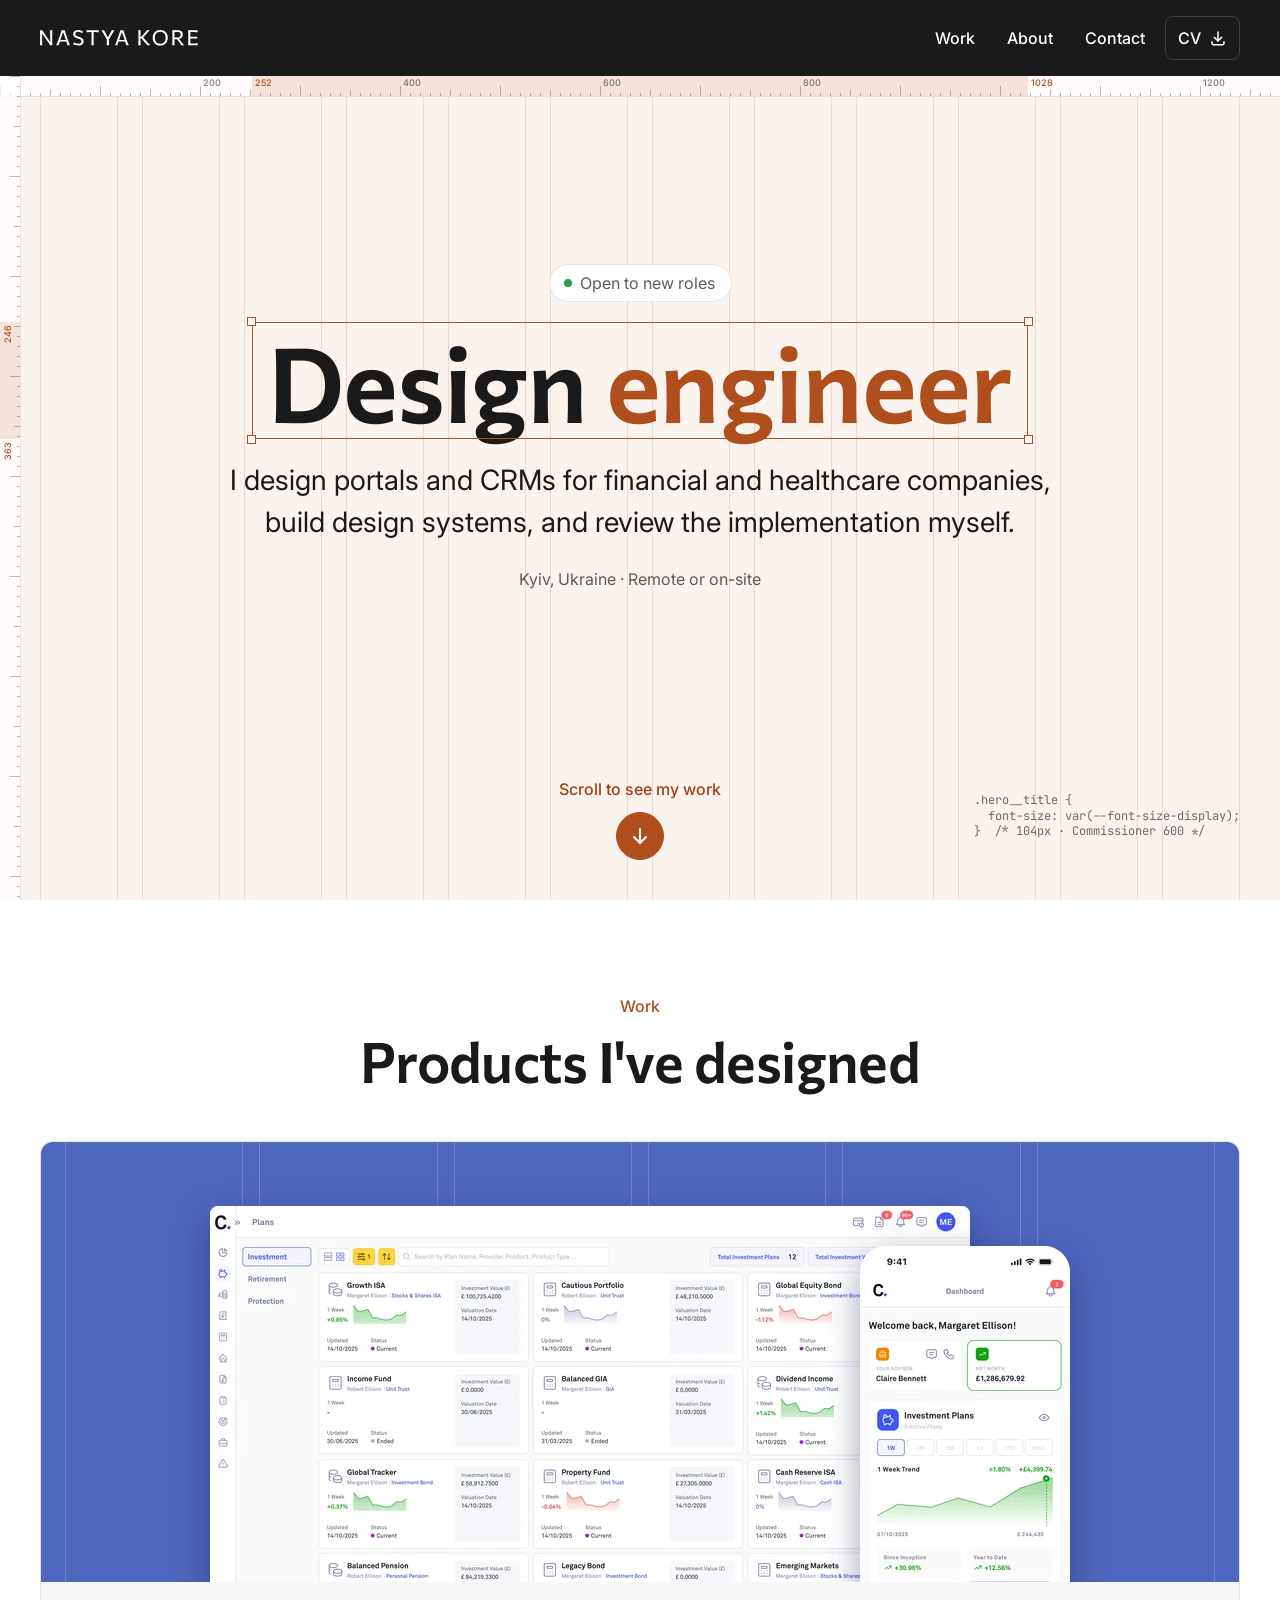
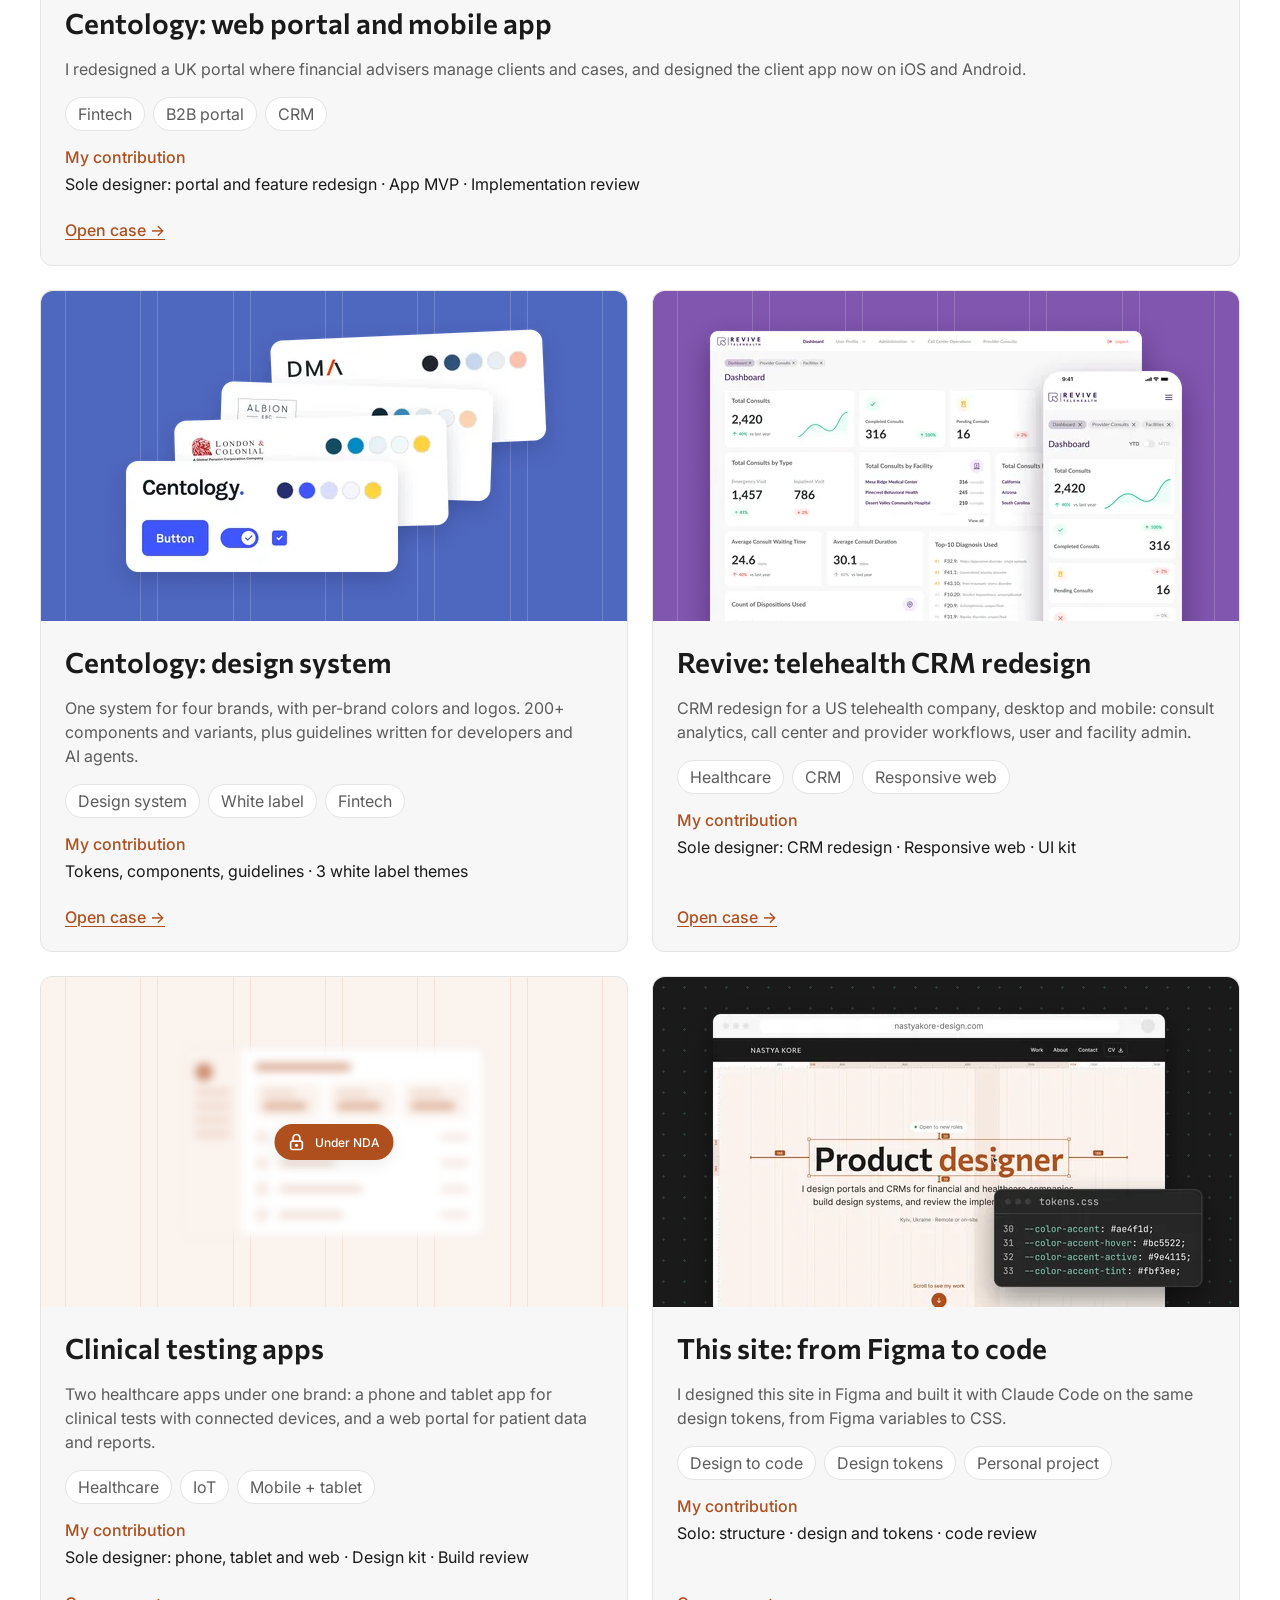
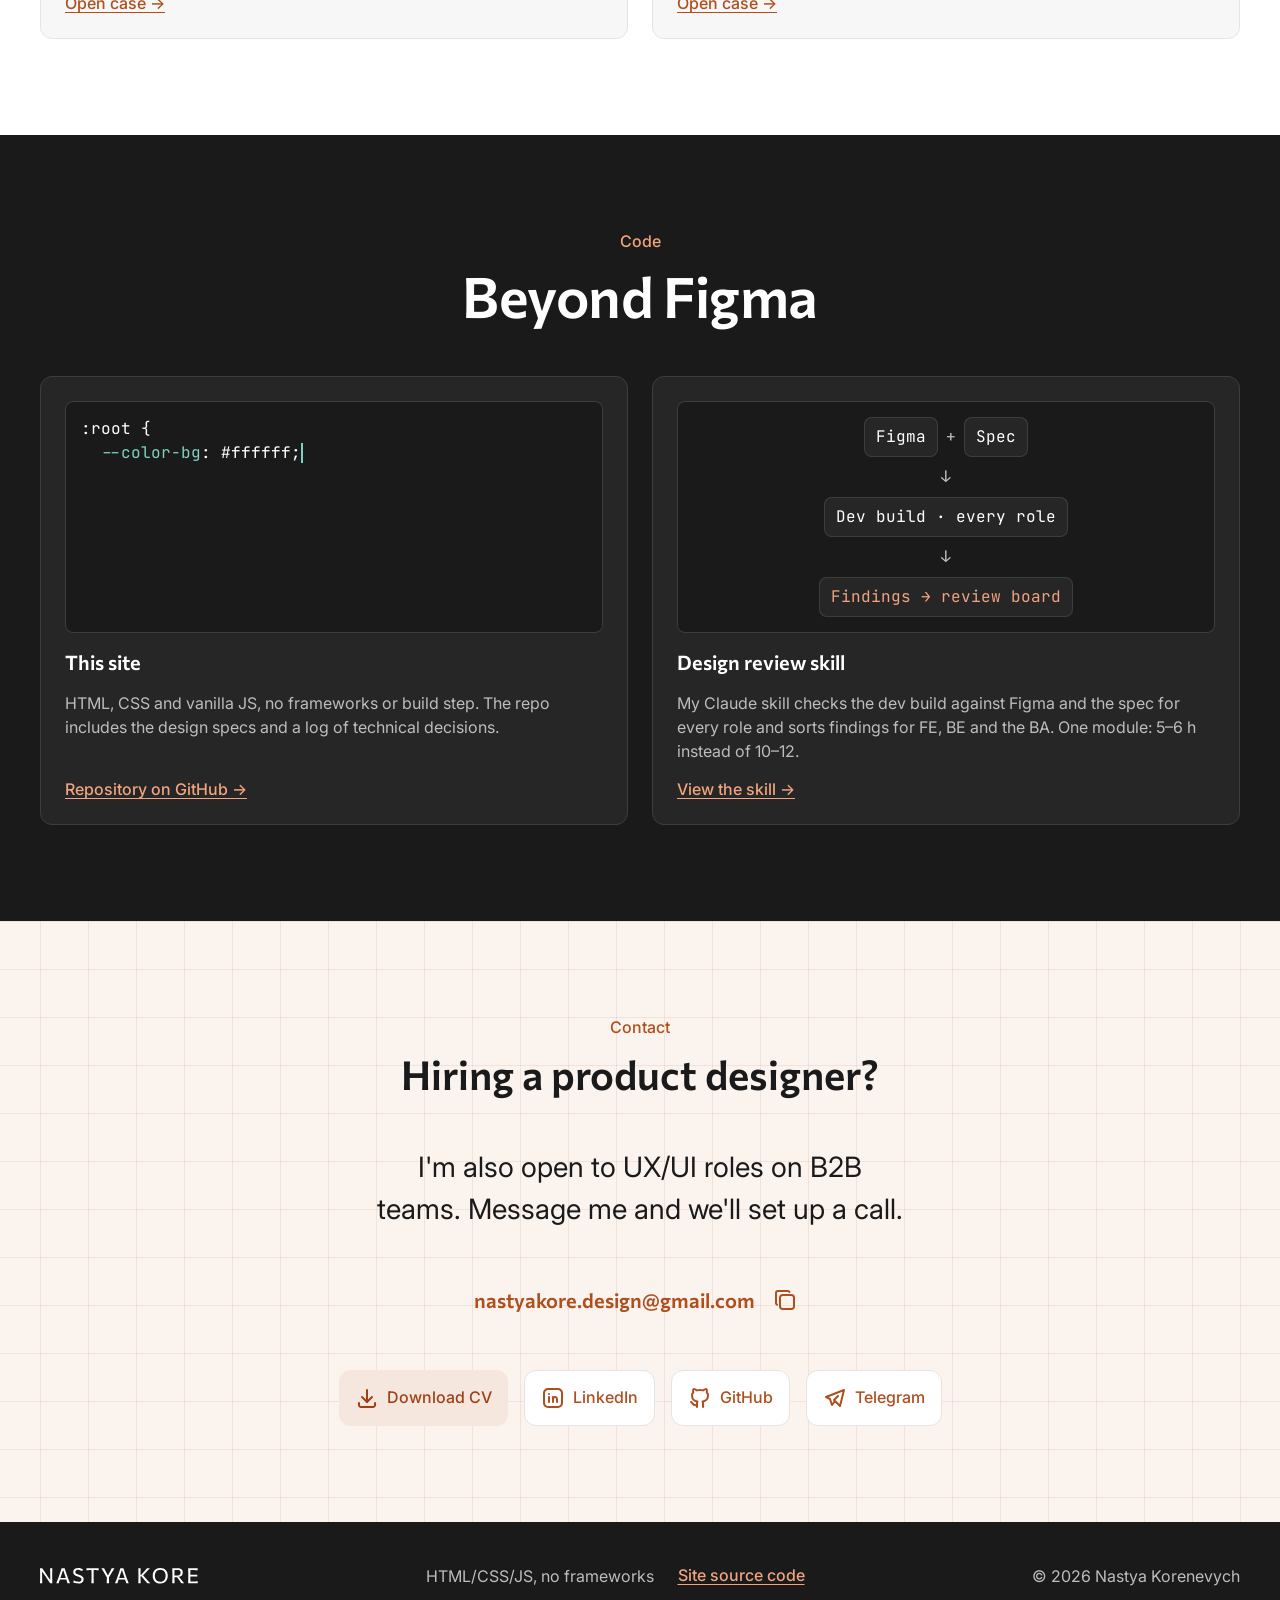
==== en/index.html @ 8788996b "Beta 0.6: portfolio site Co-Authored-By: Claude Opus 5.5 <noreply@anthropic.com>" ====
<!doctype html>
<html lang="en">
<head>
  <meta charset="utf-8">
  <meta name="viewport" content="width=device-width, initial-scale=1">
  <title>Nastya Korenevych — Product Designer (UX/UI)</title>
  <meta name="description" content="Product designer (UX/UI) in Kyiv. I design B2B CRMs and portals for fintech and healthcare, build design systems, and review what developers ship.">
  <meta property="og:description" content="Product designer (UX/UI) in Kyiv. I design B2B CRMs and portals for fintech and healthcare, build design systems, and review what developers ship.">
  <meta property="og:type" content="website">
  <meta property="og:title" content="Nastya Korenevych — Product Designer (UX/UI)">
  <meta property="og:site_name" content="Nastya Korenevych">
  <meta property="og:locale" content="en_US">
  <link rel="canonical" href="https://nastya-korenevych.vercel.app/en/">
  <meta property="og:url" content="https://nastya-korenevych.vercel.app/en/">
  <meta property="og:image" content="https://nastya-korenevych.vercel.app/assets/img/og/og-home.png">
  <meta property="og:image:width" content="1200">
  <meta property="og:image:height" content="630">
  <meta property="og:image:alt" content="“Product designer” in a selection frame with spacing measurements, as in the portfolio hero">
  <meta name="twitter:card" content="summary_large_image">

  <link rel="icon" href="../favicon.svg" type="image/svg+xml">
  <link rel="icon" href="../favicon-32.png" type="image/png" sizes="32x32">
  <link rel="apple-touch-icon" href="../apple-touch-icon.png">
  <link rel="preload" href="../assets/fonts/commissioner-variable.woff2" as="font" type="font/woff2" crossorigin>
  <link rel="preconnect" href="https://fonts.googleapis.com">
  <link rel="preconnect" href="https://fonts.gstatic.com" crossorigin>
  <link rel="stylesheet" href="https://fonts.googleapis.com/css2?family=Inter:wght@400;500&family=JetBrains+Mono&display=swap">

  <link rel="stylesheet" href="../assets/css/tokens.css">
  <link rel="stylesheet" href="../assets/css/base.css">
  <link rel="stylesheet" href="../assets/css/components/wordmark.css">
  <link rel="stylesheet" href="../assets/css/components/header.css">
  <link rel="stylesheet" href="../assets/css/components/selection.css">
  <link rel="stylesheet" href="../assets/css/components/column-grid.css">
  <link rel="stylesheet" href="../assets/css/components/rulers.css">
  <link rel="stylesheet" href="../assets/css/components/measure.css">
  <link rel="stylesheet" href="../assets/css/components/cursor-tag.css">
  <link rel="stylesheet" href="../assets/css/components/hero.css">
  <link rel="stylesheet" href="../assets/css/components/work.css">
  <link rel="stylesheet" href="../assets/css/components/carousel-dots.css">
  <link rel="stylesheet" href="../assets/css/components/case-card.css">
  <link rel="stylesheet" href="../assets/css/components/media.css">
  <link rel="stylesheet" href="../assets/css/components/media-nda.css">
  <link rel="stylesheet" href="../assets/css/components/tag.css">
  <link rel="stylesheet" href="../assets/css/components/text-link.css">
  <link rel="stylesheet" href="../assets/css/components/code.css">
  <link rel="stylesheet" href="../assets/css/components/code-card.css">
  <link rel="stylesheet" href="../assets/css/components/section-head.css">
  <link rel="stylesheet" href="../assets/css/components/contact-section.css">
  <link rel="stylesheet" href="../assets/css/components/cell-grid.css">
  <link rel="stylesheet" href="../assets/css/components/contact-button.css">
  <link rel="stylesheet" href="../assets/css/components/cv-button.css">
  <link rel="stylesheet" href="../assets/css/components/email-copy.css">
  <link rel="stylesheet" href="../assets/css/components/site-footer.css">

  <script src="../assets/js/menu.js" defer></script>
  <script src="../assets/js/copy-email.js" defer></script>
  <script src="../assets/js/cell-grid.js" defer></script>
  <script src="../assets/js/scroll-cue.js" defer></script>
  <script src="../assets/js/motion-replay.js" defer></script>
  <script src="../assets/js/rulers.js" defer></script>
  <script src="../assets/js/hero-role.js" defer></script>
  <script src="../assets/js/hero-snippet.js" defer></script>
  <script src="../assets/js/hero-cursor.js" defer></script>
  <script src="../assets/js/cursor-tag.js" defer></script>
  <script src="../assets/js/carousel-dots.js" defer></script>
  <script src="../assets/js/code-typing.js" defer></script>
  <script src="../assets/js/hero-measure.js" defer></script>
</head>
<body>
  <a class="skip-link" href="#main">Skip to content</a>

  <svg class="visually-hidden" aria-hidden="true">
    <symbol id="wordmark" viewBox="0 0 158 16">
      <path fill="currentColor" d="M-5.46128e-06 15.2563C0.0279945 14.4303 0.0524945 13.6323 0.0734945 12.8623C0.0944945 12.0923 0.118994 11.2453 0.146995 10.3213V5.29185C0.118994 4.33985 0.0944945 3.47535 0.0734945 2.69835C0.0524945 1.92135 0.0279945 1.11635 -5.46128e-06 0.283346H2.23649C3.06249 1.51535 3.86049 2.70535 4.63049 3.85335C5.40049 4.99435 6.15649 6.11785 6.89849 7.22385L10.059 11.6863H10.227V5.29185C10.199 4.33985 10.1745 3.47535 10.1535 2.69835C10.1325 1.92135 10.108 1.11635 10.08 0.283346H12.3585C12.3375 1.11635 12.313 1.92135 12.285 2.69835C12.257 3.47535 12.2255 4.33985 12.1905 5.29185V10.3213C12.2255 11.2383 12.257 12.0818 12.285 12.8518C12.313 13.6218 12.3375 14.4233 12.3585 15.2563H10.185C9.48499 14.2203 8.74999 13.1388 7.97999 12.0118C7.20999 10.8778 6.36649 9.63885 5.44949 8.29485L2.26799 3.80085H2.11049V10.3213C2.14549 11.2383 2.17349 12.0818 2.19449 12.8518C2.22249 13.6218 2.25049 14.4233 2.27849 15.2563H-5.46128e-06ZM16.2396 15.2563C16.5616 14.4373 16.8976 13.5868 17.2476 12.7048C17.6046 11.8228 17.9371 10.9828 18.2451 10.1848L20.0826 5.03985C20.3836 4.12285 20.6496 3.29335 20.8806 2.55135C21.1186 1.80935 21.3601 1.05335 21.6051 0.283346H24.7026C24.9406 1.03935 25.1751 1.79535 25.4061 2.55135C25.6441 3.30735 25.9066 4.14035 26.1936 5.05035L28.0206 10.2058C28.3426 11.0388 28.6716 11.8893 29.0076 12.7573C29.3506 13.6253 29.6761 14.4583 29.9841 15.2563H27.4641C27.2121 14.3953 26.9461 13.5063 26.6661 12.5893C26.3931 11.6723 26.1306 10.8043 25.8786 9.98535L23.2221 2.13135H23.0331L20.3661 9.91185C20.1001 10.7798 19.8271 11.6688 19.5471 12.5788C19.2671 13.4888 18.9906 14.3813 18.7176 15.2563H16.2396ZM19.2951 11.5603L19.4841 9.95385H26.9706L27.1176 11.5603H19.2951ZM38.3701 15.4873C38.0131 15.4873 37.5616 15.4418 37.0156 15.3508C36.4696 15.2598 35.8816 15.1443 35.2516 15.0043C34.6216 14.8643 34.0056 14.7173 33.4036 14.5633L33.5926 12.5683C34.2646 12.7853 34.9086 12.9813 35.5246 13.1563C36.1476 13.3313 36.7006 13.4713 37.1836 13.5763C37.6736 13.6743 38.0621 13.7233 38.3491 13.7233C38.9231 13.7093 39.4411 13.6218 39.9031 13.4608C40.3721 13.2928 40.7431 13.0338 41.0161 12.6838C41.2961 12.3338 41.4361 11.8683 41.4361 11.2873C41.4361 10.7763 41.2891 10.3528 40.9951 10.0168C40.7011 9.67385 40.2706 9.37985 39.7036 9.13485C39.1436 8.88285 38.4681 8.63435 37.6771 8.38935C36.7321 8.10235 35.9236 7.78385 35.2516 7.43385C34.5866 7.07685 34.0756 6.63935 33.7186 6.12135C33.3686 5.59635 33.1936 4.93135 33.1936 4.12635C33.1936 3.33535 33.3791 2.63185 33.7501 2.01585C34.1211 1.39285 34.6741 0.902847 35.4091 0.545847C36.1441 0.181847 37.0541 -0.000153065 38.1391 -0.000153065C38.3771 -0.000153065 38.6851 0.0348469 39.0631 0.104847C39.4481 0.174847 39.8576 0.262347 40.2916 0.367347C40.7326 0.472346 41.1631 0.580847 41.5831 0.692847C42.0031 0.804847 42.3706 0.902847 42.6856 0.986847L42.5071 2.97135C41.9121 2.76135 41.3206 2.56535 40.7326 2.38335C40.1516 2.20135 39.6406 2.05785 39.1996 1.95285C38.7656 1.84085 38.4716 1.78485 38.3176 1.78485C37.7926 1.79885 37.3061 1.88635 36.8581 2.04735C36.4101 2.20135 36.0496 2.44285 35.7766 2.77185C35.5106 3.10085 35.3776 3.52435 35.3776 4.04235C35.3776 4.49735 35.4966 4.87885 35.7346 5.18685C35.9796 5.49485 36.3576 5.77135 36.8686 6.01635C37.3796 6.25435 38.0446 6.49935 38.8636 6.75135C40.0606 7.13635 41.0056 7.52485 41.6986 7.91685C42.3916 8.30185 42.8816 8.75335 43.1686 9.27135C43.4626 9.78235 43.6096 10.4158 43.6096 11.1718C43.6096 11.9978 43.4241 12.7363 43.0531 13.3873C42.6891 14.0313 42.1186 14.5423 41.3416 14.9203C40.5716 15.2983 39.5811 15.4873 38.3701 15.4873ZM51.3942 15.2563C51.4222 14.4303 51.4467 13.6323 51.4677 12.8623C51.4957 12.0923 51.5237 11.2453 51.5517 10.3213V5.59635C51.5237 4.65135 51.4957 3.79035 51.4677 3.01335C51.4397 2.22935 51.4117 1.42085 51.3837 0.587847L52.3602 2.12085H50.5647C49.7177 2.16285 48.9687 2.20135 48.3177 2.23635C47.6737 2.27135 47.0612 2.30635 46.4802 2.34135V0.283346H58.6707V2.34135C58.0897 2.30635 57.4737 2.27135 56.8227 2.23635C56.1787 2.20135 55.4332 2.16285 54.5862 2.12085H52.7907L53.7777 0.587847C53.7567 1.42085 53.7322 2.22935 53.7042 3.01335C53.6762 3.79035 53.6447 4.65135 53.6097 5.59635V10.3213C53.6447 11.2383 53.6762 12.0818 53.7042 12.8518C53.7322 13.6218 53.7567 14.4233 53.7777 15.2563H51.3942ZM66.9153 9.47085L63.6708 3.89535C63.3208 3.34235 62.9638 2.78235 62.5998 2.21535C62.2358 1.64835 61.8263 1.00435 61.3713 0.283346H64.1223C64.4583 0.941347 64.7488 1.51185 64.9938 1.99485C65.2458 2.47785 65.4803 2.93285 65.6973 3.35985C65.9143 3.77985 66.1523 4.24185 66.4113 4.74585L67.8078 7.25535H68.0073L69.3723 4.82985C69.6453 4.30485 69.8938 3.82185 70.1178 3.38085C70.3488 2.93985 70.5868 2.47785 70.8318 1.99485C71.0838 1.50485 71.3778 0.934347 71.7138 0.283346H74.4123C74.0133 0.913347 73.6248 1.52935 73.2468 2.13135C72.8688 2.72635 72.4978 3.31085 72.1338 3.88485L68.8893 9.47085H66.9153ZM66.7158 15.2563C66.7438 14.4303 66.7683 13.6323 66.7893 12.8623C66.8173 12.0923 66.8453 11.2453 66.8733 10.3213V7.73835H68.9418V10.3213C68.9768 11.2383 69.0083 12.0818 69.0363 12.8518C69.0643 13.6218 69.0888 14.4233 69.1098 15.2563H66.7158ZM74.9879 15.2563C75.3099 14.4373 75.6459 13.5868 75.9959 12.7048C76.3529 11.8228 76.6854 10.9828 76.9934 10.1848L78.8309 5.03985C79.1319 4.12285 79.3979 3.29335 79.6289 2.55135C79.8669 1.80935 80.1084 1.05335 80.3534 0.283346H83.4509C83.6889 1.03935 83.9234 1.79535 84.1544 2.55135C84.3924 3.30735 84.6549 4.14035 84.9419 5.05035L86.7689 10.2058C87.0909 11.0388 87.4199 11.8893 87.7559 12.7573C88.0989 13.6253 88.4244 14.4583 88.7324 15.2563H86.2124C85.9604 14.3953 85.6944 13.5063 85.4144 12.5893C85.1414 11.6723 84.8789 10.8043 84.6269 9.98535L81.9704 2.13135H81.7814L79.1144 9.91185C78.8484 10.7798 78.5754 11.6688 78.2954 12.5788C78.0154 13.4888 77.7389 14.3813 77.4659 15.2563H74.9879ZM78.0434 11.5603L78.2324 9.95385H85.7189L85.8659 11.5603H78.0434ZM107.364 15.2563C106.748 14.5353 106.171 13.8633 105.632 13.2403C105.093 12.6103 104.571 11.9978 104.067 11.4028L101.316 8.34735H100.298V6.66735H101.306L103.689 4.11585C104.228 3.50685 104.757 2.90835 105.275 2.32035C105.793 1.73235 106.395 1.05335 107.081 0.283346H109.916C109.132 1.08135 108.369 1.85835 107.627 2.61435C106.885 3.37035 106.143 4.12985 105.401 4.89285L102.671 7.76985L102.639 6.86685L105.674 10.2793C106.164 10.7973 106.685 11.3573 107.238 11.9593C107.798 12.5613 108.344 13.1493 108.876 13.7233C109.415 14.2973 109.891 14.8083 110.304 15.2563H107.364ZM98.303 15.2563C98.331 14.4303 98.3555 13.6323 98.3765 12.8623C98.3975 12.0923 98.422 11.2453 98.45 10.3213V5.29185C98.422 4.33985 98.3975 3.47535 98.3765 2.69835C98.3555 1.92135 98.331 1.11635 98.303 0.283346H100.686C100.658 1.11635 100.63 1.92135 100.602 2.69835C100.581 3.47535 100.553 4.33985 100.518 5.29185V10.3213C100.553 11.2383 100.581 12.0818 100.602 12.8518C100.63 13.6218 100.658 14.4233 100.686 15.2563H98.303ZM120.314 15.4873C119.033 15.4873 117.913 15.2843 116.954 14.8783C116.002 14.4653 115.207 13.9018 114.57 13.1878C113.94 12.4668 113.468 11.6408 113.153 10.7098C112.845 9.77885 112.691 8.79535 112.691 7.75935C112.691 6.31035 112.981 5.00135 113.562 3.83235C114.15 2.65635 115.008 1.72535 116.135 1.03935C117.262 0.353347 118.63 0.0103474 120.24 0.0103474C121.472 0.0103474 122.557 0.209847 123.495 0.608847C124.433 1.00085 125.221 1.55385 125.858 2.26785C126.495 2.97485 126.974 3.79735 127.296 4.73535C127.618 5.67335 127.779 6.67785 127.779 7.74885C127.779 9.22585 127.485 10.5488 126.897 11.7178C126.309 12.8868 125.455 13.8073 124.335 14.4793C123.222 15.1513 121.882 15.4873 120.314 15.4873ZM120.261 13.7233C121.192 13.6953 121.997 13.5168 122.676 13.1878C123.355 12.8588 123.912 12.4213 124.346 11.8753C124.787 11.3223 125.109 10.6923 125.312 9.98535C125.522 9.27835 125.627 8.53285 125.627 7.74885C125.627 6.90185 125.515 6.12135 125.291 5.40735C125.067 4.69335 124.727 4.07035 124.272 3.53835C123.824 3.00635 123.264 2.58635 122.592 2.27835C121.927 1.97035 121.15 1.80235 120.261 1.77435C119.344 1.80235 118.546 1.97735 117.867 2.29935C117.188 2.62135 116.625 3.05535 116.177 3.60135C115.729 4.14735 115.393 4.77735 115.169 5.49135C114.952 6.19835 114.843 6.95085 114.843 7.74885C114.843 8.54685 114.948 9.30285 115.158 10.0168C115.375 10.7238 115.704 11.3503 116.145 11.8963C116.586 12.4423 117.146 12.8763 117.825 13.1983C118.511 13.5203 119.323 13.6953 120.261 13.7233ZM132.25 15.2563C132.278 14.4303 132.303 13.6323 132.324 12.8623C132.352 12.0853 132.38 11.2348 132.408 10.3108V5.28135C132.38 4.32935 132.352 3.46835 132.324 2.69835C132.303 1.92135 132.278 1.11635 132.25 0.283346C132.705 0.276347 133.209 0.269347 133.762 0.262347C134.322 0.255347 134.921 0.248347 135.558 0.241347C136.195 0.234347 136.863 0.227347 137.563 0.220347C138.711 0.220347 139.667 0.360347 140.43 0.640347C141.2 0.920347 141.777 1.36485 142.162 1.97385C142.547 2.58285 142.74 3.38085 142.74 4.36785C142.74 5.18685 142.579 5.93935 142.257 6.62535C141.935 7.30435 141.403 7.85035 140.661 8.26335C139.926 8.66935 138.932 8.87585 137.679 8.88285L138.351 7.99035L140.671 10.9513C141.049 11.3993 141.448 11.8823 141.868 12.4003C142.288 12.9113 142.701 13.4153 143.107 13.9123C143.513 14.4023 143.881 14.8503 144.21 15.2563H141.448C141.007 14.6333 140.58 14.0313 140.167 13.4503C139.754 12.8693 139.345 12.2953 138.939 11.7283L136.261 8.23185L137.521 9.27135H134.077V7.57035H136.881C137.728 7.57035 138.424 7.47585 138.97 7.28685C139.523 7.09085 139.936 6.77235 140.209 6.33135C140.482 5.89035 140.619 5.30935 140.619 4.58835C140.619 3.97935 140.521 3.50335 140.325 3.16035C140.129 2.81035 139.873 2.55135 139.558 2.38335C139.25 2.21535 138.911 2.11035 138.54 2.06835C138.176 2.01935 137.822 1.99485 137.479 1.99485H133.027L134.613 0.587847C134.592 1.42085 134.567 2.22935 134.539 3.01335C134.511 3.79035 134.483 4.64785 134.455 5.58585V10.3108C134.483 11.2348 134.511 12.0818 134.539 12.8518C134.567 13.6218 134.592 14.4233 134.613 15.2563H132.25ZM148.142 15.2563C148.17 14.4303 148.195 13.6323 148.216 12.8623C148.244 12.0853 148.272 11.2348 148.3 10.3108V5.28135C148.272 4.32935 148.244 3.46835 148.216 2.69835C148.195 1.92835 148.17 1.12335 148.142 0.283346H157.676V2.23635C156.983 2.20135 156.238 2.16985 155.44 2.14185C154.649 2.11385 153.714 2.08235 152.636 2.04735H149.192L150.505 0.587847C150.484 1.42085 150.456 2.22935 150.421 3.01335C150.393 3.79035 150.365 4.64785 150.337 5.58585V10.0063C150.365 10.9233 150.393 11.7668 150.421 12.5368C150.449 13.2998 150.477 14.1048 150.505 14.9518L149.297 13.4923H152.804C153.714 13.4573 154.572 13.4258 155.377 13.3978C156.189 13.3698 156.966 13.3383 157.708 13.3033V15.2563H148.142ZM149.875 8.52585V6.81435H152.762C153.728 6.78635 154.558 6.76535 155.251 6.75135C155.951 6.73035 156.626 6.71285 157.277 6.69885V8.60985C156.591 8.59585 155.902 8.58185 155.209 8.56785C154.516 8.55385 153.697 8.53985 152.752 8.52585H149.875Z"/>
    </symbol>
  </svg>

  <header class="site-header">
    <div class="site-header__bar container">
      <a class="wordmark" href="./" aria-label="Nastya Korenevych — home">
        <svg width="158" height="16" aria-hidden="true"><use href="#wordmark"/></svg>
      <span class="selection selection--focus-only" aria-hidden="true"><i></i><i></i><i></i><i></i></span></a>

      <div class="site-header__actions">
        <nav class="site-header__nav" aria-label="Main">
          <a class="site-header__link" href="#work">Work<span class="selection selection--interactive" aria-hidden="true"><i></i><i></i><i></i><i></i></span></a>
          <a class="site-header__link" href="about/">About<span class="selection selection--interactive" aria-hidden="true"><i></i><i></i><i></i><i></i></span></a>
          <a class="site-header__link" href="#contact">Contact<span class="selection selection--interactive" aria-hidden="true"><i></i><i></i><i></i><i></i></span></a>
          <a class="nav-cv-button" href="../cv-nastya-korenevych.pdf" download aria-label="CV (PDF)">
            CV
            <svg width="18" height="18" viewBox="0 0 18 18" fill="none" stroke="currentColor" stroke-width="1.5" stroke-linecap="round" stroke-linejoin="round" aria-hidden="true">
              <path d="M3 12.75V14.25C3 14.6478 3.15804 15.0294 3.43934 15.3107C3.72064 15.592 4.10218 15.75 4.5 15.75H13.5C13.8978 15.75 14.2794 15.592 14.5607 15.3107C14.842 15.0294 15 14.6478 15 14.25V12.75"/>
              <path d="M5.25 8.25L9 12L12.75 8.25"/>
              <path d="M9 3V12"/>
            </svg>
          <span class="selection selection--interactive" aria-hidden="true"><i></i><i></i><i></i><i></i></span></a>
        </nav>
        <button class="menu-button site-header__burger" type="button" popovertarget="site-menu" aria-expanded="false" aria-label="Menu">
          <svg width="22" height="22" viewBox="0 0 22 22" fill="none" stroke="currentColor" stroke-width="1.83333" stroke-linecap="round" stroke-linejoin="round" aria-hidden="true">
            <path d="M3.66667 7.33333H18.3333"/>
            <path d="M3.66667 14.6667H18.3333"/>
          </svg>
        <span class="selection selection--interactive" aria-hidden="true"><i></i><i></i><i></i><i></i></span></button>
      </div>
    </div>
  </header>

  <div class="site-menu" id="site-menu" popover role="dialog" aria-modal="true" aria-label="Menu">
    <div class="site-header__bar container">
      <a class="wordmark" href="./" aria-label="Nastya Korenevych — home">
        <svg width="158" height="16" aria-hidden="true"><use href="#wordmark"/></svg>
      <span class="selection selection--focus-only" aria-hidden="true"><i></i><i></i><i></i><i></i></span></a>
      <div class="site-header__actions">
        <a class="nav-cv-button" href="../cv-nastya-korenevych.pdf" download aria-label="CV (PDF)">
          CV
          <svg width="18" height="18" viewBox="0 0 18 18" fill="none" stroke="currentColor" stroke-width="1.5" stroke-linecap="round" stroke-linejoin="round" aria-hidden="true">
            <path d="M3 12.75V14.25C3 14.6478 3.15804 15.0294 3.43934 15.3107C3.72064 15.592 4.10218 15.75 4.5 15.75H13.5C13.8978 15.75 14.2794 15.592 14.5607 15.3107C14.842 15.0294 15 14.6478 15 14.25V12.75"/>
            <path d="M5.25 8.25L9 12L12.75 8.25"/>
            <path d="M9 3V12"/>
          </svg>
        <span class="selection selection--interactive" aria-hidden="true"><i></i><i></i><i></i><i></i></span></a>
        <button class="menu-button" type="button" popovertarget="site-menu" popovertargetaction="hide" aria-label="Close menu" autofocus>
          <svg width="22" height="22" viewBox="0 0 22 22" fill="none" stroke="currentColor" stroke-width="1.83333" stroke-linecap="round" stroke-linejoin="round" aria-hidden="true">
            <path d="M16.5 5.5L5.5 16.5"/>
            <path d="M5.5 5.5L16.5 16.5"/>
          </svg>
        <span class="selection selection--interactive" aria-hidden="true"><i></i><i></i><i></i><i></i></span></button>
      </div>
    </div>

    <div class="site-menu__body">
      <nav class="site-menu__nav" aria-label="Main">
        <a class="site-menu__link" href="#work">Work<span class="selection selection--interactive" aria-hidden="true"><i></i><i></i><i></i><i></i></span></a>
        <a class="site-menu__link" href="about/">About<span class="selection selection--interactive" aria-hidden="true"><i></i><i></i><i></i><i></i></span></a>
        <a class="site-menu__link" href="#contact">Contact<span class="selection selection--interactive" aria-hidden="true"><i></i><i></i><i></i><i></i></span></a>
      </nav>
    </div>
  </div>

  <main id="main">
    <section class="hero" aria-labelledby="hero-title" data-cursor-area>
      <div class="hero__bg" aria-hidden="true">
        <div class="column-grid container">
          <span></span><span></span><span></span><span></span><span></span><span></span>
          <span></span><span></span><span></span><span></span><span></span><span></span>
        </div>
        <div class="rulers" data-target=".hero__role .selection">
          <div class="rulers__top"><span class="rulers__range"></span></div>
          <div class="rulers__left"><span class="rulers__range"></span></div>
        </div>
        <pre class="hero__code"><code>.hero__title {
  font-size: var(--font-size-display);
}  /* <span data-computed="font-size">104px</span> · Commissioner 600 */</code></pre>
      </div>

      <div class="hero__content container">
        <p class="badge" data-motion-replay><span class="badge__dot"></span>Open to new roles</p>
        <h1 class="hero__title" id="hero-title">
          <span class="visually-hidden">Nastya Korenevych — Product designer (UX/UI)</span>
          <span class="hero__role" aria-hidden="true" data-roles="UX/UI designer|Design engineer|Product designer"><span class="hero__role-text">Product <em>designer</em></span><span class="selection"><i></i><i></i><i></i><i></i></span></span>
        </h1>
        <script>
          (function () {
            var role = document.querySelector('.hero__role');
            if (!role || matchMedia('(prefers-reduced-motion: reduce)').matches) return;
            var text = role.firstElementChild;
            var finalHtml = text.innerHTML;
            var words = role.getAttribute('data-roles').split('|')[0].split(' ');
            text.innerHTML = words[0] + ' <em>' + words[1] + '</em>';
            role.setAttribute('data-rotation', 'pending');
            setTimeout(function () {
              if (role.getAttribute('data-rotation') !== 'pending') return;
              text.innerHTML = finalHtml;
              role.removeAttribute('data-rotation');
            }, 4000);
          })();
        </script>
        <p class="hero__lead">I design portals and CRMs for financial and healthcare companies, build design systems, and review the implementation myself.</p>
        <p class="hero__location">Kyiv, Ukraine · Remote or on-site</p>
      </div>

      <a class="scroll-cue" href="#work" data-motion-replay>
        Scroll to see my work
        <span class="scroll-cue__circle">
          <svg width="24" height="24" viewBox="0 0 24 24" fill="none" stroke="currentColor" stroke-width="2" stroke-linecap="round" stroke-linejoin="round" aria-hidden="true">
            <path d="M12 5l0 14"/>
            <path d="M18 13l-6 6"/>
            <path d="M6 13l6 6"/>
          </svg>
        </span>
      </a>

      <div class="cursor-tag" aria-hidden="true">Guest</div>
    </section>

    <section class="work" id="work" aria-labelledby="work-title" data-cursor-area=".case-card">
      <div class="section-head container">
        <p class="eyebrow">Work</p>
        <h2 class="section-title" id="work-title">Products I've designed</h2>
      </div>

      <div class="work__carousel">
        <div class="work__list container">
          <article class="case-card case-card--featured" aria-labelledby="case-centology-title">
            <div class="case-card__media media media--centology-app">
              <div class="media__columns" aria-hidden="true"><span></span><span></span><span></span><span></span><span></span><span></span></div>
              <picture>
                <source media="(width < 768px)" srcset="../assets/img/case/centology/card-mobile.webp 1x, ../assets/img/case/centology/card-mobile@2x.webp 2x" width="366" height="311">
                <img class="media__composition" src="../assets/img/case/centology/card-desktop.webp" srcset="../assets/img/case/centology/card-desktop.webp 1x, ../assets/img/case/centology/card-desktop@2x.webp 2x" width="956" height="408" loading="lazy" alt="Centology portal Investment Plans screen with the client app Dashboard on a phone">
              </picture>
            </div>
            <div class="case-card__body">
              <div class="case-card__content">
                <h3 class="case-card__title" id="case-centology-title">Centology: web portal and mobile app</h3>
                <p class="case-card__desc">I redesigned a UK portal where financial advisers manage clients and cases, and designed the client app now on iOS and Android.</p>
                <ul class="tags" role="list">
                  <li class="tag">Fintech</li>
                  <li class="tag">B2B portal</li>
                  <li class="tag">CRM</li>
                </ul>
                <div class="case-card__contribution">
                  <p class="case-card__label">My contribution</p>
                  <p>Sole designer: portal and feature redesign · App MVP · Implementation review</p>
                </div>
              </div>
              <a class="text-link case-card__link" id="case-centology-link" href="work/centology/" aria-labelledby="case-centology-title case-centology-link">Open case <span aria-hidden="true">→</span></a>
            </div>
            <span class="selection selection--interactive" aria-hidden="true"><i></i><i></i><i></i><i></i></span>
          </article>

          <article class="case-card" aria-labelledby="case-design-system-title">
            <div class="case-card__media media media--design-system">
              <div class="media__columns" aria-hidden="true"><span></span><span></span><span></span><span></span><span></span><span></span></div>
              <picture>
                <source media="(width < 768px)" srcset="../assets/img/case/design-system/card-mobile.webp 1x, ../assets/img/case/design-system/card-mobile@2x.webp 2x" width="340" height="260">
                <img class="media__composition" src="../assets/img/case/design-system/card-desktop.webp" srcset="../assets/img/case/design-system/card-desktop.webp 1x, ../assets/img/case/design-system/card-desktop@2x.webp 2x" width="586" height="330" loading="lazy" alt="Four brand cards from one system: Centology, LCA, EBC and DMA, each with its own colors, button, toggle and checkbox">
              </picture>
            </div>
            <div class="case-card__body">
              <div class="case-card__content">
                <h3 class="case-card__title" id="case-design-system-title">Centology: design system</h3>
                <p class="case-card__desc">One system for four brands, with per-brand colors and logos. 200+ components and variants, plus guidelines written for developers and AI agents.</p>
                <ul class="tags" role="list">
                  <li class="tag">Design system</li>
                  <li class="tag">White label</li>
                  <li class="tag">Fintech</li>
                </ul>
                <div class="case-card__contribution">
                  <p class="case-card__label">My contribution</p>
                  <p>Tokens, components, guidelines · 3 white label themes</p>
                </div>
              </div>
              <a class="text-link case-card__link" id="case-design-system-link" href="work/centology-design-system/" aria-labelledby="case-design-system-title case-design-system-link">Open case <span aria-hidden="true">→</span></a>
            </div>
            <span class="selection selection--interactive" aria-hidden="true"><i></i><i></i><i></i><i></i></span>
          </article>

          <article class="case-card" aria-labelledby="case-telehealth-title">
            <div class="case-card__media media media--revive">
              <div class="media__columns" aria-hidden="true"><span></span><span></span><span></span><span></span><span></span><span></span></div>
              <picture>
                <source media="(width < 768px)" srcset="../assets/img/case/revive/card-mobile.webp 1x, ../assets/img/case/revive/card-mobile@2x.webp 2x" width="340" height="260">
                <img class="media__composition" src="../assets/img/case/revive/card-desktop.webp" srcset="../assets/img/case/revive/card-desktop.webp 1x, ../assets/img/case/revive/card-desktop@2x.webp 2x" width="586" height="330" loading="lazy" alt="Revive CRM Dashboard with consult analytics, and the same dashboard on a phone">
              </picture>
            </div>
            <div class="case-card__body">
              <div class="case-card__content">
                <h3 class="case-card__title" id="case-telehealth-title">Revive: telehealth CRM redesign</h3>
                <p class="case-card__desc">CRM redesign for a US telehealth company, desktop and mobile: consult analytics, call center and provider workflows, user and facility admin.</p>
                <ul class="tags" role="list">
                  <li class="tag">Healthcare</li>
                  <li class="tag">CRM</li>
                  <li class="tag">Responsive web</li>
                </ul>
                <div class="case-card__contribution">
                  <p class="case-card__label">My contribution</p>
                  <p>Sole designer: CRM redesign · Responsive web · UI kit</p>
                </div>
              </div>
              <a class="text-link case-card__link" id="case-telehealth-link" href="work/revive-telehealth/" aria-labelledby="case-telehealth-title case-telehealth-link">Open case <span aria-hidden="true">→</span></a>
            </div>
            <span class="selection selection--interactive" aria-hidden="true"><i></i><i></i><i></i><i></i></span>
          </article>

          <article class="case-card" aria-labelledby="case-healthcare-title">
            <div class="case-card__media media media--nda">
              <div class="media__columns" aria-hidden="true"><span></span><span></span><span></span><span></span><span></span><span></span></div>
              <div class="media-nda__skeleton" aria-hidden="true">
                <div class="media-nda__sidebar"><i></i><i></i><i></i><i></i><i></i></div>
                <div class="media-nda__main">
                  <i></i>
                  <div class="media-nda__kpis"><div><i></i><i></i></div><div><i></i><i></i></div><div><i></i><i></i></div></div>
                  <div class="media-nda__row"><i></i><i></i><i></i></div>
                  <div class="media-nda__row"><i></i><i></i><i></i></div>
                  <div class="media-nda__row"><i></i><i></i><i></i></div>
                  <div class="media-nda__row"><i></i><i></i><i></i></div>
                </div>
              </div>
              <p class="nda-chip">
                <svg width="20" height="20" viewBox="0 0 20 20" fill="none" stroke="currentColor" stroke-width="1.66667" stroke-linecap="round" stroke-linejoin="round" aria-hidden="true">
                  <path d="M4.16667 10.8333C4.16667 10.3913 4.34226 9.96738 4.65482 9.65482C4.96738 9.34226 5.39131 9.16667 5.83333 9.16667H14.1667C14.6087 9.16667 15.0326 9.34226 15.3452 9.65482C15.6577 9.96738 15.8333 10.3913 15.8333 10.8333V15.8333C15.8333 16.2754 15.6577 16.6993 15.3452 17.0118C15.0326 17.3244 14.6087 17.5 14.1667 17.5H5.83333C5.39131 17.5 4.96738 17.3244 4.65482 17.0118C4.34226 16.6993 4.16667 16.2754 4.16667 15.8333V10.8333Z"/>
                  <path d="M9.16667 13.3333C9.16667 13.5543 9.25446 13.7663 9.41074 13.9226C9.56703 14.0789 9.77899 14.1667 10 14.1667C10.221 14.1667 10.433 14.0789 10.5893 13.9226C10.7455 13.7663 10.8333 13.5543 10.8333 13.3333C10.8333 13.1123 10.7455 12.9004 10.5893 12.7441C10.433 12.5878 10.221 12.5 10 12.5C9.77899 12.5 9.56703 12.5878 9.41074 12.7441C9.25446 12.9004 9.16667 13.1123 9.16667 13.3333Z"/>
                  <path d="M6.66667 9.16667V5.83333C6.66667 4.94928 7.01786 4.10143 7.64298 3.47631C8.2681 2.85119 9.11595 2.5 10 2.5C10.8841 2.5 11.7319 2.85119 12.357 3.47631C12.9821 4.10143 13.3333 4.94928 13.3333 5.83333V9.16667"/>
                </svg>
                Under NDA
              </p>
            </div>
            <div class="case-card__body">
              <div class="case-card__content">
                <h3 class="case-card__title" id="case-healthcare-title">Clinical testing apps</h3>
                <p class="case-card__desc">Two healthcare apps under one brand: a phone and tablet app for clinical tests with connected devices, and a web portal for patient data and reports.</p>
                <ul class="tags" role="list">
                  <li class="tag">Healthcare</li>
                  <li class="tag">IoT</li>
                  <li class="tag">Mobile + tablet</li>
                </ul>
                <div class="case-card__contribution">
                  <p class="case-card__label">My contribution</p>
                  <p>Sole designer: phone, tablet and web · Design kit · Build review</p>
                </div>
              </div>
              <a class="text-link case-card__link" id="case-healthcare-link" href="work/in-progress/" aria-labelledby="case-healthcare-title case-healthcare-link">Open case <span aria-hidden="true">→</span></a>
            </div>
            <span class="selection selection--interactive" aria-hidden="true"><i></i><i></i><i></i><i></i></span>
          </article>

          <article class="case-card" aria-labelledby="case-this-site-title">
            <div class="case-card__media media media--this-site">
              <picture>
                <source media="(width < 768px)" srcset="../assets/img/case/this-site/card-mobile.webp 1x, ../assets/img/case/this-site/card-mobile@2x.webp 2x" width="340" height="260">
                <img class="media__composition" src="../assets/img/case/this-site/card-desktop.webp" srcset="../assets/img/case/this-site/card-desktop.webp 1x, ../assets/img/case/this-site/card-desktop@2x.webp 2x" width="586" height="330" loading="lazy" alt="This site's hero in a browser window with spacing redlines around the role, next to a tokens.css window with the accent colors">
              </picture>
            </div>
            <div class="case-card__body">
              <div class="case-card__content">
                <h3 class="case-card__title" id="case-this-site-title">This site: from Figma to code</h3>
                <p class="case-card__desc">I designed this site in Figma and built it with Claude Code on the same design tokens, from Figma variables to CSS.</p>
                <ul class="tags" role="list">
                  <li class="tag">Design to code</li>
                  <li class="tag">Design tokens</li>
                  <li class="tag">Personal project</li>
                </ul>
                <div class="case-card__contribution">
                  <p class="case-card__label">My contribution</p>
                  <p>Solo: structure · design and tokens · code review</p>
                </div>
              </div>
              <a class="text-link case-card__link" id="case-this-site-link" href="work/in-progress/" aria-labelledby="case-this-site-title case-this-site-link">Open case <span aria-hidden="true">→</span></a>
            </div>
            <span class="selection selection--interactive" aria-hidden="true"><i></i><i></i><i></i><i></i></span>
          </article>
        </div>

        <div class="carousel-dots" aria-hidden="true"><span></span><span></span><span></span><span></span><span></span></div>
      </div>

      <div class="cursor-tag" aria-hidden="true">Discover</div>
    </section>

    <section class="code" id="code" aria-labelledby="code-title">
      <div class="section-head container">
        <p class="eyebrow">Code</p>
        <h2 class="section-title" id="code-title">Beyond Figma</h2>
      </div>

      <div class="code__list container">
        <article class="code-card" aria-labelledby="code-this-site-title">
          <div class="code-card__media code-card__media--code" aria-hidden="true">
<pre class="code-snippet"><code>:root {
  <span class="code-snippet__name">--color-bg</span>: #ffffff;
  <span class="code-snippet__name">--color-text</span>: #1a1a1a;
  <span class="code-snippet__name">--color-ink</span>: #1a1a1a;
  <span class="code-snippet__name">--space-8</span>: 8px;
  <span class="code-snippet__name">--space-16</span>: 16px;
  <span class="code-snippet__name">--space-24</span>: 24px;
  <span class="code-snippet__name">--layout-gutter</span>: 24px;
  <span class="code-snippet__name">--layout-columns</span>: 12;
}
<span class="code-snippet__name">@media</span> (width &lt; 768px) {
  :root {
    <span class="code-snippet__name">--layout-columns</span>: 4;
  }
}</code></pre>
          </div>
          <h3 class="code-card__title" id="code-this-site-title">This site</h3>
          <p class="code-card__desc">HTML, CSS and vanilla JS, no frameworks or build step. The repo includes the design specs and a log of technical decisions.</p>
          <a class="text-link text-link--dark code-card__link" href="https://github.com/nastyakoredesign/portfolio" target="_blank" rel="noopener">Repository on GitHub<span class="visually-hidden"> (opens in a new tab)</span> <span aria-hidden="true">→</span><span class="selection selection--interactive" aria-hidden="true"><i></i><i></i><i></i><i></i></span></a>
        </article>

        <article class="code-card" aria-labelledby="code-skill-title">
          <div class="code-card__media code-card__media--flow" role="img" aria-label="Diagram: Figma and the spec, then the dev build for every role, then findings on a review board.">
            <div class="flow" aria-hidden="true">
              <div class="flow__row">
                <span class="flow__step">Figma</span>
                <span class="flow__sep">+</span>
                <span class="flow__step">Spec</span>
              </div>
              <span class="flow__sep">↓</span>
              <span class="flow__step">Dev build · every role</span>
              <span class="flow__sep">↓</span>
              <span class="flow__step flow__step--result">Findings → review board</span>
            </div>
          </div>
          <h3 class="code-card__title" id="code-skill-title">Design review skill</h3>
          <p class="code-card__desc">My Claude skill checks the dev build against Figma and the spec for every role and sorts findings for FE, BE and the BA. One module: 5–6 h instead of 10–12.</p>
          <a data-cursor-area class="text-link text-link--dark code-card__link" href="#TBD-skill">View the skill<span class="visually-hidden">, coming soon</span> <span aria-hidden="true">→</span><span class="cursor-tag" aria-hidden="true">Coming soon…</span><span class="cursor-tag cursor-tag--static" aria-hidden="true">Coming soon…</span><span class="selection selection--interactive" aria-hidden="true"><i></i><i></i><i></i><i></i></span></a><!-- check:ignore -->
        </article>
      </div>
    </section>

    <section class="contact-section" id="contact" aria-labelledby="contact-title">
      <div class="cell-grid" aria-hidden="true"></div>
      <div class="section-head container">
        <p class="eyebrow">Contact</p>
        <h2 id="contact-title">Hiring a product designer?</h2>
      </div>
      <p class="contact-section__lead container">I'm also open to UX/UI roles on B2B teams. Message me and we'll set up a call.</p>

      <div class="email-copy container" data-copied-label="Email copied">
        <div class="email-copy__row">
          <p class="email-copy__address">nastyakore.design@gmail.com</p>
          <button class="email-copy__button" type="button" aria-label="Copy email" hidden>
            <span class="email-copy__icon email-copy__icon--copy"><svg width="24" height="24" viewBox="0 0 24 24" fill="none" stroke="currentColor" stroke-width="2" stroke-linecap="round" stroke-linejoin="round" aria-hidden="true"><path d="M4.012 16.737C3.70534 16.5622 3.45027 16.3095 3.27258 16.0045C3.09488 15.6995 3.00085 15.353 3 15V5C3 3.9 3.9 3 5 3H15C15.75 3 16.158 3.385 16.5 4"/><path d="M7 9.667C7 8.95967 7.28099 8.28131 7.78115 7.78115C8.28131 7.28099 8.95967 7 9.667 7H18.333C18.6832 7 19.03 7.06898 19.3536 7.20301C19.6772 7.33704 19.9712 7.53349 20.2189 7.78115C20.4665 8.0288 20.663 8.32281 20.797 8.64638C20.931 8.96996 21 9.31676 21 9.667V18.333C21 18.6832 20.931 19.03 20.797 19.3536C20.663 19.6772 20.4665 19.9712 20.2189 20.2189C19.9712 20.4665 19.6772 20.663 19.3536 20.797C19.03 20.931 18.6832 21 18.333 21H9.667C9.31676 21 8.96996 20.931 8.64638 20.797C8.32281 20.663 8.0288 20.4665 7.78115 20.2189C7.53349 19.9712 7.33704 19.6772 7.20301 19.3536C7.06898 19.03 7 18.6832 7 18.333V9.667Z"/></svg></span>
            <span class="email-copy__icon email-copy__icon--check"><svg width="24" height="24" viewBox="0 0 24 24" fill="none" stroke="currentColor" stroke-width="2" stroke-linecap="round" stroke-linejoin="round" aria-hidden="true"><path d="M5 12L10 17L20 7"/></svg></span>
            <span class="selection selection--interactive" aria-hidden="true"><i></i><i></i><i></i><i></i></span>
          </button>
          <span class="email-copy__status" aria-live="polite"></span>
        </div>
      </div>

      <ul class="contact-section__links container" role="list">
        <li>
          <a class="cv-button" href="../cv-nastya-korenevych.pdf" download><svg width="24" height="24" viewBox="0 0 24 24" fill="none" stroke="currentColor" stroke-width="2" stroke-linecap="round" stroke-linejoin="round" aria-hidden="true"><path d="M4 17V19C4 19.5304 4.21071 20.0391 4.58579 20.4142C4.96086 20.7893 5.46957 21 6 21H18C18.5304 21 19.0391 20.7893 19.4142 20.4142C19.7893 20.0391 20 19.5304 20 19V17"/><path d="M7 11L12 16L17 11"/><path d="M12 4V16"/></svg>Download CV<span class="selection selection--interactive" aria-hidden="true"><i></i><i></i><i></i><i></i></span></a><!-- check:ignore -->
        </li>
        <li>
          <a class="contact-button" href="https://www.linkedin.com/in/nastyakore/" target="_blank" rel="noopener"><svg width="24" height="24" viewBox="0 0 24 24" fill="none" stroke="currentColor" stroke-width="2" stroke-linecap="round" stroke-linejoin="round" aria-hidden="true"><path d="M8 11V16M8 8V8.01M12 16V11M16 16V13C16 12.4696 15.7893 11.9609 15.4142 11.5858C15.0391 11.2107 14.5304 11 14 11C13.4696 11 12.9609 11.2107 12.5858 11.5858C12.2107 11.9609 12 12.4696 12 13M3 7C3 5.93913 3.42143 4.92172 4.17157 4.17157C4.92172 3.42143 5.93913 3 7 3H17C18.0609 3 19.0783 3.42143 19.8284 4.17157C20.5786 4.92172 21 5.93913 21 7V17C21 18.0609 20.5786 19.0783 19.8284 19.8284C19.0783 20.5786 18.0609 21 17 21H7C5.93913 21 4.92172 20.5786 4.17157 19.8284C3.42143 19.0783 3 18.0609 3 17V7Z"/></svg>LinkedIn <span class="visually-hidden">(opens in a new tab)</span><span class="selection selection--interactive" aria-hidden="true"><i></i><i></i><i></i><i></i></span></a>
        </li>
        <li>
          <a class="contact-button" href="https://github.com/nastyakoredesign" target="_blank" rel="noopener"><svg width="24" height="24" viewBox="0 0 24 24" fill="none" stroke="currentColor" stroke-width="2" stroke-linecap="round" stroke-linejoin="round" aria-hidden="true"><path d="M9 19C4.7 20.4 4.7 16.5 3 16M9 19V17.5C8.9 16.7 8.9 16.1 9.5 15.5C6.7 15.2 4 14.1 4 9.5C4.00122 8.30496 4.46745 7.15731 5.3 6.3C4.90953 5.26197 4.94548 4.11163 5.4 3.1C5.4 3.1 6.5 2.8 8.9 4.4C10.9328 3.87059 13.0672 3.87059 15.1 4.4C17.5 2.8 18.6 3.1 18.6 3.1C19.0545 4.11163 19.0905 5.26197 18.7 6.3C19.5325 7.15731 19.9988 8.30496 20 9.5C20 14.1 17.3 15.2 14.5 15.5C15.1 16.1 15 16.5 15 17.5V21M9 19V21"/></svg>GitHub <span class="visually-hidden">(opens in a new tab)</span><span class="selection selection--interactive" aria-hidden="true"><i></i><i></i><i></i><i></i></span></a>
        </li>
        <li>
          <a class="contact-button" href="https://t.me/NastyaKore" target="_blank" rel="noopener"><svg width="24" height="24" viewBox="0 0 24 24" fill="none" stroke="currentColor" stroke-width="2" stroke-linecap="round" stroke-linejoin="round" aria-hidden="true"><path d="M15 10L11 14L12 15M12 15L17 20L21 4L3 11L7 13L9 19L12 15Z"/></svg>Telegram <span class="visually-hidden">(opens in a new tab)</span><span class="selection selection--interactive" aria-hidden="true"><i></i><i></i><i></i><i></i></span></a>
        </li>
      </ul>
    </section>
  </main>

  <footer class="site-footer">
    <div class="site-footer__inner container">
      <a class="wordmark site-footer__wordmark" href="./" aria-label="Nastya Korenevych — home">
        <svg width="158" height="16" aria-hidden="true"><use href="#wordmark"/></svg>
      <span class="selection selection--focus-only" aria-hidden="true"><i></i><i></i><i></i><i></i></span></a>

      <div class="site-footer__meta">
        <p class="site-footer__made">HTML/CSS/JS, no frameworks</p>
        <a class="text-link text-link--dark" href="https://github.com/nastyakoredesign/portfolio" target="_blank" rel="noopener">Site source code<span class="visually-hidden"> (opens in a new tab)</span><span class="selection selection--interactive" aria-hidden="true"><i></i><i></i><i></i><i></i></span></a>
      </div>

      <p class="site-footer__copyright">© 2026 Nastya Korenevych</p>
    </div>
  </footer>
</body>
</html>
---- assets/css/tokens.css ----
/* ==========================================================================
   tokens.css — дизайн-токени сайту
   Джерело правди: Figma «Portfolio» (tPVPydgz0leym8d6UrD6IH),
   колекції змінних Color, Type, Space. Вивантажено 06.10.2026.

   Як це читати, якщо думаєш у Figma:
   - кожен рядок `--назва: значення;` = одна змінна (Variable) у Figma;
   - назва змінної тут = Code syntax (WEB) цієї змінної у Figma,
     тож у Dev Mode ти бачиш ту саму назву, що й у коді;
   - `:root { … }` = мод Desktop (значення за замовчуванням);
   - `@media (width < 768px) { :root { … } }` = мод Mobile:
     браузер сам «перемикає мод», коли екран вужчий за 768 px.

   Правило: змінив значення у Figma → зміни його тут (і навпаки).
   Нові кольори й розміри спершу з'являються у Figma, потім тут.
   ========================================================================== */

:root {
  /* ---------- Color (мод Light) ---------- */
  /* Основа */
  --color-bg: #ffffff;
  --color-surface: #f7f7f7;
  --color-text: #1a1a1a;
  --color-text-secondary: #5c5c5c;
  --color-border: #e4e4e4;
  --color-placeholder: #ececec;        /* фон заглушок зображень */
  --color-surface-sunken: #ececec;     /* підкладка Quote card; той самий колір, що placeholder, окрема змінна (рішення 15.10) */

  /* Акцент */
  --color-accent: #ae4f1d;
  --color-accent-hover: #bc5522;
  --color-accent-active: #9e4115;
  --color-accent-tint: #fbf3ee;         /* фон hero і Contact */
  --color-accent-tint-active: #f6e7de;
  --color-on-accent: #ffffff;           /* текст на accent */

  /* Темна зона: хедер, футер, секція Code, мобільне меню */
  --color-ink: #1a1a1a;
  --color-ink-raised: #262626;
  --color-ink-border: #3d3d3d;
  --color-on-ink: #ffffff;
  --color-on-ink-secondary: #bdbdbd;
  --color-accent-on-dark: #f0a47f;
  --color-code-token: #7dd3c0;       /* підсвітка коду на ink: назви змінних, @media, курсор набору */

  /* Контроли */
  --color-control-border: rgb(26 26 26 / 0.2);
  --color-control-bg: rgb(255 255 255 / 0.7);

  /* Статуси */
  --color-status-available: #2f9e57;    /* точка бейджа «Open to new roles» */
  --color-status-shipped-bg: #e6f2ea;
  --color-status-shipped-text: #1e6b3c;
  --color-status-partly-bg: #fbf0d6;
  --color-status-partly-text: #7a5200;
  --color-status-concept-bg: #efefef;
  --color-status-concept-text: #4d4d4d;

  /* Колір клієнта в кейсі Centology (лише сторінка кейсу) */
  --color-case-accent: #3e55ff;
  /* Активний сегмент перемикача брендів у кейсі DS (Figma Color/brand-toggle/*, 05.11): Primary/600 бренду,
     LCA і EBC трохи темніші заради контрасту 4,5:1 з білим текстом */
  --color-brand-toggle-centology: #3e55ff;
  --color-brand-toggle-lca: #007bb0;
  --color-brand-toggle-ebc: #2e7aa9;
  --color-brand-toggle-dma: #2f527a;
  --color-case-accent-muted: #4f68bf;   /* приглушений синій: фон картки Centology на Home (Figma Color/case-accent-muted, 22.10) */
  --color-case-revive-muted: #8156af;   /* приглушений фіолетовий Revive: фон картки Revive на Home (Figma Color/case-revive-muted, 22.10) */

  /* ---------- Type: шрифти й розміри ---------- */
  /* Розміри в rem: 1rem = 16px. Коментар праворуч — px як у Figma. */
  --font-heading: "Commissioner", system-ui, sans-serif;
  --font-body: "Inter", system-ui, sans-serif;
  --font-code: "JetBrains Mono", ui-monospace, monospace;

  --font-size-display: 6.5rem;     /* 104 — лише роль у hero */
  --font-size-h1: 3.5rem;          /* 56 */
  --font-size-h2: 2.5rem;          /* 40 */
  --font-size-h3: 1.75rem;         /* 28 */
  --font-size-h4: 1.25rem;         /* 20 */
  --font-size-lead: 1.75rem;       /* 28 */
  --font-size-body-case: 1.125rem; /* 18 — лише текст сторінки кейсу */
  --font-size-body: 1rem;          /* 16 */
  --font-size-ui: 1rem;            /* 16 — підписи, кнопки, мітки */
  --font-size-caption: 0.75rem;    /* 12 — стиль ui/caption: теги, статуси, бейдж hero на Mobile */
  --font-size-wordmark: 1.3125rem; /* 21 — вордмарк (у коді це SVG) */

  /* Висота рядка й трекінг — з текстових стилів Figma (відсотки → множник) */
  --line-height-display: 1.05;
  --line-height-h1: 1.15;
  --line-height-h2: 1.2;
  --line-height-h3: 1.25;
  --line-height-h4: 1.3;
  --line-height-lead: 1.5;
  --line-height-body-case: 1.6;
  --line-height-body: 1.5;
  --line-height-ui: 1.3;
  --line-height-caption: 1.3;      /* ui/caption: 130 % */
  --letter-spacing-tight: -0.01em; /* display і h1: −1 % у Figma */

  /* ---------- Space ---------- */
  --space-4: 4px;
  --space-8: 8px;
  --space-12: 12px;
  --space-16: 16px;
  --space-24: 24px;
  --space-32: 32px;
  --space-48: 48px;
  --space-64: 64px;
  --space-96: 96px;
  --space-128: 128px;

  /* Семантичні (колекція Space, аліаси на примітиви, з 09.10).
     На Mobile інші значення — див. мод Mobile нижче. */
  --space-section: var(--space-96);   /* вертикальний padding секцій-«вітрин» */
  --space-split-gap: var(--space-48); /* gap «основне + панель»; Outcome: заголовок → факти (24.10) */
  --space-card-pad: var(--space-32);  /* padding карток рішень */
  --space-section-bottom: var(--space-128); /* нижній padding секцій-«вітрин» кейсу: Solutions, From design to code, Outcome, Next case (12.10) */

  --radius-control: 8px;   /* усе, що натискається */
  --radius-card: 12px;     /* картки */
  --radius-media: 12px;    /* кадри скрінів і медіа в кейсі; на Mobile 4 (див. нижче) */
  --radius-pill: 999px;    /* лише неінтерактивні мітки */
  --radius-phone: 24px;    /* екрани телефонів у Mobile app (MVP) */

  /* Layout. У Figma мод Mobile має container 358 і reading 358 —
     це результат на екрані 390 (390 − 2 × 16). У коді ширина гнучка:
     .container = min(100% − 2 × gutter, --layout-container). */
  --layout-container: 1200px;
  --layout-reading: 760px;
  --layout-gutter: 24px;
  --layout-columns: 12;
  --layout-carousel-inset: var(--space-24);

  /* Розміри медіа й карток */
  --size-card-media: 330px;
  --size-card-media-featured: 440px;
  --size-card-min-width: 420px;   /* мінімальна ширина картки в сітці Work (Desktop) */
  --size-carousel-card: 280px;
  --size-code-media: 232px;
  --size-case-hero-media: 640px;
  --size-case-media: 360px;
  --size-case-compare: 640px;     /* кадр порівняння до/після (Desktop; на Mobile кадр за пропорцією скріна) */
  --size-case-phone: 520px;
  --size-case-phone-w: 266px;     /* ширина телефона; на Mobile 308 — значення для 390, у CSS пропорційно */
  --size-case-artifact: 480px;
  --size-process-media: 320px;
  --size-tap-target: 44px; /* мінімум для кнопок (є лише у старій колекції WF/Size) */
  --size-contact-button: 56px; /* кнопка-іконка контакту (Contact button), ≥ tap-target */

  /* ---------- Motion (з hero-v2-spec і ds-components; у Figma не змінні — рішення 14.10: лише в CSS) ---------- */
  --duration-fast: 120ms;   /* поява рамки Selection, тег курсора, вимірювання */
  --duration-exit: 150ms;   /* вихід старого слова ролі (hero-v2-spec, розділ 2) */
  --duration-base: 200ms;   /* меню, поява нового слова, згасання підказки */
  --duration-slow: 300ms;   /* зміна ширини рамки, tween цифр */
  --duration-medium: 400ms; /* поява лінійок в інтро */
  --duration-intro: 700ms;  /* промальовування колонок в інтро (було 600, трохи повільніше 14.10) */
  --duration-stagger: 40ms; /* затримка між колонками в інтро */
  --duration-bob: 1200ms;   /* один цикл bob скрол-підказки (4 цикли ≈ 5 с, 11.11) */
  --duration-pulse: 1600ms; /* один цикл пульсу бейджа (3 цикли ≈ 5 с, 11.11) */
  --ease-out: cubic-bezier(0.2, 0, 0, 1);
  --ease-in: cubic-bezier(0.4, 0, 1, 1);
  --ease-in-out: cubic-bezier(0.42, 0, 0.58, 1); /* = ease-in-out: bob скрол-підказки */
  --selection-stroke: 1.5px; /* рамка Selection на hover */
  --selection-stroke-focus: 2px;
  --selection-handle: 9px;   /* маркери по кутах рамки */
}

/* ---------- Мод Mobile (екран ≤ 767 px) ----------
   Тут лише ті змінні, що в мобільному моді відрізняються від Desktop. */
@media (width < 768px) {
  :root {
    --font-size-display: 2.75rem;  /* 44 */
    --font-size-h1: 2.25rem;       /* 36 */
    --font-size-h2: 1.75rem;       /* 28 */
    --font-size-h3: 1.375rem;      /* 22 */
    --font-size-lead: 1.125rem;    /* 18 */
    --font-size-wordmark: 1rem;    /* 16 */

    --space-section: var(--space-64);
    --space-split-gap: var(--space-24);
    --space-card-pad: var(--space-24);
    --space-section-bottom: var(--space-64);

    --layout-gutter: 16px;
    --layout-columns: 4;

    --radius-media: 4px;

    --size-card-media: 280px;
    --size-card-media-featured: 280px;
    --size-carousel-card: 342px;
    --size-code-media: 280px;
    --size-case-hero-media: 240px;
    --size-case-media: 220px;
    --size-case-compare: 220px;
    --size-case-phone: 600px;
    --size-case-phone-w: 308px;
    --size-case-artifact: 240px;
    --size-process-media: 200px;
  }
}
---- assets/css/base.css ----
/* ==========================================================================
   base.css — фундамент для всіх сторінок
   Скидання стилів браузера, типографіка за замовчуванням, контейнер,
   доступність. Компоненти (хедер, hero, картки) — в окремих файлах
   assets/css/components/*.css, щоб кожен можна було знайти за назвою,
   як компонент на сторінці Design System у Figma.
   ========================================================================== */

/* ---------- Шрифт заголовків: Commissioner з нашого сайту ----------
   Google Fonts не віддає вісь FLAR («спалахи»), тому файл лежить у нас
   (github.com/kosbarts/Commissioner, ліцензія OFL — assets/fonts/OFL.txt).
   Один variable-файл = усі товщини + повзунки Flair і Volume, як у Figma. */
@font-face {
  font-family: "Commissioner";
  src: url("../fonts/commissioner-variable.woff2") format("woff2");
  font-weight: 100 900;
  font-style: normal;
  font-display: swap;
}

/* ---------- Скидання ---------- */
*,
*::before,
*::after {
  box-sizing: border-box; /* padding і stroke всередині розміру, як у Figma */
}

* {
  margin: 0;
}

html {
  -webkit-text-size-adjust: 100%;
  /* Без сірого спалаху при тапі: стани натискання малюють самі компоненти */
  -webkit-tap-highlight-color: transparent;
  text-size-adjust: 100%;
  scroll-behavior: smooth;
}

/* Фон body = ink, як хедер, меню і футер. Safari на iPhone (iOS 26) фарбує зони
   під статус-баром і плаваючою панеллю адреси кольором фону body — зі світлим
   там була біла смуга. Світла сторінка — фон main. */
body {
  min-height: 100svh;
  background: var(--color-ink);
  color: var(--color-text);
  font-family: var(--font-body);
  font-size: var(--font-size-body);
  line-height: var(--line-height-body);
  -webkit-font-smoothing: antialiased;
}

main {
  background: var(--color-bg);
}

img,
svg,
video {
  display: block;
  max-width: 100%;
}

img,
video {
  height: auto;
}

button,
input {
  font: inherit;
  color: inherit;
}

a {
  color: inherit;
}

/* ---------- Заголовки: текстові стилі heading/* з Figma ---------- */
h1,
h2,
h3,
h4 {
  font-family: var(--font-heading);
  font-weight: 600;
  font-variation-settings: "FLAR" 50; /* як у Figma: Commissioner FLAR 50 */
  text-wrap: balance;
}

h1 { font-size: var(--font-size-h1); line-height: var(--line-height-h1); letter-spacing: var(--letter-spacing-tight); }
h2 { font-size: var(--font-size-h2); line-height: var(--line-height-h2); }
h3 { font-size: var(--font-size-h3); line-height: var(--line-height-h3); }
h4 { font-size: var(--font-size-h4); line-height: var(--line-height-h4); }

/* Заголовок секції (Work, Code): у розмітці h2, на вигляд — стиль heading/h1;
   над ним eyebrow (.section-head, 14.10). По центру на Desktop і Mobile (рішення 02.10). */
.section-title {
  font-size: var(--font-size-h1);
  line-height: var(--line-height-h1);
  letter-spacing: var(--letter-spacing-tight);
  text-align: center;
}

p {
  text-wrap: pretty;
}

code,
pre {
  font-family: var(--font-code);
}

/* ---------- Контейнер: Frame з max width і бічними відступами ----------
   На 1440: 1200 px по центру. На 390: 390 − 2 × 16 = 358 px. */
.container {
  width: min(100% - 2 * var(--layout-gutter), var(--layout-container));
  margin-inline: auto;
}

/* ---------- Доступність ---------- */

/* Текст лише для скрінрідерів (наприклад, повний h1 у hero) */
.visually-hidden {
  position: absolute;
  width: 1px;
  height: 1px;
  padding: 0;
  margin: -1px;
  overflow: hidden;
  clip: rect(0 0 0 0);
  white-space: nowrap;
  border: 0;
}

/* Фокус за замовчуванням. Компоненти з рамкою Selection
   перевизначають його своїм стилем «стає фреймом».
   Прозорий outline лишаємо для Windows High Contrast. */
:focus-visible {
  outline: 2px solid var(--color-accent);
  outline-offset: 2px;
}

/* Посилання «До вмісту» для клавіатури: видно лише у фокусі */
.skip-link {
  position: absolute;
  left: var(--space-16);
  top: var(--space-16);
  z-index: 100;
  padding: var(--space-8) var(--space-16);
  background: var(--color-bg);
  color: var(--color-text);
  border-radius: var(--radius-control);
  font-weight: 500;
  transform: translateY(-200%);
}

.skip-link:focus-visible {
  transform: none;
}

/* ---------- Пульс точки-статусу ----------
   Спільний для бейджа hero (hero.css) і пігулки службових сторінок (status-page.css):
   ореол — копія точки, scale 1 → 2.4, opacity .4 → 0 (hero-v2-spec, розділ 1).
   «Зменшити рух» нижче скорочує анімацію до миті — ореол просто не видно. */
@keyframes badge-pulse {
  from {
    opacity: 0.4;
    transform: scale(1);
  }

  to {
    opacity: 0;
    transform: scale(2.4);
  }
}

/* Якщо в системі ввімкнено «Зменшити рух» — вимикаємо анімації.
   Компоненти можуть додати свої правила в такому ж блоці. */
@media (prefers-reduced-motion: reduce) {
  html {
    scroll-behavior: auto;
  }

  *,
  *::before,
  *::after {
    animation-duration: 0.01ms !important;
    animation-iteration-count: 1 !important;
    transition-duration: 0.01ms !important;
  }
}
---- assets/css/components/wordmark.css ----
/* ==========================================================================
   wordmark.css — вордмарк «NASTYA KORE» (посилання на Головну)
   Figma: текстовий стиль brand/wordmark; у коді — SVG <symbol id="wordmark">,
   який хедер, меню й футер показують через <use>. Spec: docs/specs/header-v2-spec.md
   Колір не задаємо: SVG малює currentColor, тож вордмарк бере колір від батька
   (у хедері, меню й футері це --color-on-ink).
   ========================================================================== */

/* Висота SVG = кап-висота: 16 px при шрифті 21 px (Desktop),
   тож на Mobile (шрифт 16) виходить ≈ 12 px. Ширина — сама, за пропорцією. */
.wordmark {
  display: flex;
  align-items: center;
  min-height: var(--size-tap-target);
  font-size: var(--font-size-wordmark);
}

.wordmark svg {
  width: auto;
  height: calc(1em * 16 / 21);
}

/* ---------- Focus — звичайна рамка Selection (Figma 362:528) ----------
   Hover і Pressed у вордмарка немає (рішення Насті 13.10). Фокус — рамка 2 px
   accent-on-dark з 4 маркерами, як у Nav link, але з відступом 8 по горизонталі
   й 4 від рядка шрифту, як у Text link.
   Розмітка: <span class="selection selection--focus-only" aria-hidden="true"><i></i>…</span>.
   Висота рамки = рядок шрифту (1em) + 4 зверху й знизу: SVG — це лише кап-висота,
   тож рамку центруємо по SVG і міряємо від шрифту, як у Figma. */
.wordmark {
  --selection-color: var(--color-accent-on-dark);
  --selection-handle-fill: var(--color-ink);
  position: relative; /* сюди «прилипає» рамка Selection */
}

.wordmark > .selection {
  inset: auto calc(-1 * var(--space-8));
  top: 50%;
  height: calc(1em + 2 * var(--space-4));
  translate: 0 -50%;
}

/* Рамку малює Selection, тож кільце фокусу прозоре (лишається видимим
   у Windows High Contrast) */
.wordmark:has(> .selection):focus-visible {
  outline-color: transparent;
}
---- assets/css/components/header.css ----
/* ==========================================================================
   header.css — хедер і мобільне меню
   Figma: компонент Header (156:57) — варіанти Desktop / Mobile / Mobile Menu=Open;
   відкрите меню — фрейм 156:128. Spec: docs/specs/header-v2-spec.md
   ========================================================================== */

/* Висота хедера — одне джерело для всієї сторінки:
   кнопка 44 + padding 16 зверху й знизу = 76 (як у Figma).
   Hero віднімає її від висоти екрана, меню рахує від неї центр бургера. */
:root {
  --site-header-height: calc(var(--size-tap-target) + 2 * var(--space-16));
}

/* ---------- Хедер: темна смуга (фон ink), не sticky ---------- */
.site-header {
  background: var(--color-ink);
  color: var(--color-on-ink);
}

/* Ряд хедера = Auto Layout horizontal, space-between.
   Той самий ряд стоїть зверху відкритого меню. */
.site-header__bar {
  display: flex;
  align-items: center;
  justify-content: space-between;
  gap: var(--space-16); /* мінімальний проміжок, щоб вордмарк і кнопки не злипались */
  min-height: var(--site-header-height); /* вміст по центру по вертикалі = padding 16 */
}

/* Фокус на темному фоні — світлий акцент (контраст ≈ 8:1 замість 3.3:1) */
.site-header :focus-visible,
.site-menu :focus-visible {
  outline-color: var(--color-accent-on-dark);
}

/* Вордмарк і перемикач мови — окремі компоненти: wordmark.css, lang-switch.css */

/* ---------- Праворуч: Header/Nav (gap 24) ---------- */
.site-header__actions {
  display: flex;
  flex-shrink: 0; /* кнопки не стискаються на вузьких екранах (як Fixed width у Figma) */
  align-items: center;
  gap: var(--space-24);
}

/* Header/Links: Work · About · Contact · CV (gap 8) */
.site-header__nav {
  display: flex;
  align-items: center;
  gap: var(--space-8);
}

.site-header__link {
  /* Nav link (Figma 362:448): рамка по межах посилання, без відступу */
  --selection-color: var(--color-accent-on-dark);
  --selection-color-pressed: var(--color-accent-on-dark);
  --selection-handle-fill: var(--color-ink);
  --selection-width-pressed: var(--selection-stroke);
  --selection-inset-x: 0px; /* check:ignore — 0 без токена */
  --selection-inset-y: 0px; /* check:ignore */
  position: relative; /* сюди «прилипає» рамка Selection */
  padding: var(--space-12);
  font-weight: 500;
  font-size: var(--font-size-ui);
  line-height: var(--line-height-ui);
  text-decoration: none;
}

/* Hover / Focus: рамка Selection (selection.css). Pressed — ще й фон ink-raised.
   Прозорий outline — для Windows High Contrast (замість кільця малює рамка). */
.site-header__link:has(> .selection):focus-visible,
.site-header__link:has(> .selection):active {
  outline-color: transparent;
}

.site-header__link:has(> .selection):active {
  background: var(--color-ink-raised);
}

/* Роздільник 1 × 20 між навігацією і мовою */
.site-header__divider {
  width: 1px;
  height: 20px;
  background: var(--color-ink-border);
}

/* ---------- Кнопка CV (Nav СV Button) — Figma: компонент Nav СV Button (214:4022), State=Default/Hover/Focus ----------
   Однакова на Desktop і Mobile. Hover і Focus «стає фреймом»: рамка Selection
   у світлому акценті, маркери ink. Hover 1.5 px, Focus 2 px — як в усіх компонентах. */
.nav-cv-button {
  --selection-color: var(--color-accent-on-dark);
  --selection-color-pressed: var(--color-accent-on-dark);
  --selection-handle-fill: var(--color-ink);
  --selection-inset-x: 1px; /* рамка накриває 1px-бордер, як у Figma (inset −1) */
  --selection-inset-y: 1px;
  position: relative; /* сюди «прилипає» рамка Selection */
  display: inline-flex;
  align-items: center;
  gap: var(--space-8);
  min-height: var(--size-tap-target);
  padding-inline: var(--space-12);
  border: 1px solid var(--color-ink-border);
  border-radius: var(--radius-control);
  color: var(--color-on-ink);
  font-weight: 500;
  font-size: var(--font-size-ui);
  line-height: var(--line-height-ui);
  text-decoration: none;
}

/* Кути → 0, як у Contact button. Прозорий outline — для Windows High Contrast
   (замість кільця з правила «.site-header :focus-visible» малює рамка). */
.nav-cv-button:has(> .selection) {
  transition: border-radius var(--duration-fast) var(--ease-out);
}

@media (hover: hover) {
  .nav-cv-button:has(> .selection):hover {
    border-radius: 0;
  }
}

.nav-cv-button:has(> .selection):focus-visible {
  border-radius: 0;
  outline-color: transparent;
}

/* Pressed: фон ink-raised, рамка 2 px accent-on-dark */
.nav-cv-button:has(> .selection):active {
  background: var(--color-ink-raised);
  outline-color: transparent;
}

/* Кути → 0 на Pressed лише з мишкою: на touch кнопка не «стає фреймом» */
@media (hover: hover) and (pointer: fine) {
  .nav-cv-button:has(> .selection):active {
    border-radius: 0;
  }
}

/* ---------- Кнопка меню: бургер і «Закрити» (44 × 44) ---------- */
.menu-button {
  /* Menu button (Figma 362:580): рамка накриває 1px-бордер, кути 8 → 0 */
  --selection-color: var(--color-accent-on-dark);
  --selection-color-pressed: var(--color-accent-on-dark);
  --selection-handle-fill: var(--color-ink);
  --selection-width-pressed: var(--selection-stroke);
  --selection-inset-x: 1px;
  --selection-inset-y: 1px;
  position: relative; /* сюди «прилипає» рамка Selection */
  display: grid;
  place-items: center;
  width: var(--size-tap-target);
  height: var(--size-tap-target);
  padding: 0;
  border: 1px solid var(--color-ink-border);
  border-radius: var(--radius-control);
  background: var(--color-ink); /* Menu=Open: фон ink */
  color: var(--color-on-ink);
  cursor: pointer;
}

.site-header__burger {
  background: var(--color-ink-raised); /* Menu=Closed: фон ink-raised */
}

/* Hover / Focus / Pressed: кнопка «стає фреймом», кути → 0.
   Pressed на крок світліший: бургер ink-raised → ink-border, «Закрити» ink → ink-raised. */
.menu-button:has(> .selection) {
  transition:
    border-radius var(--duration-fast) var(--ease-out),
    background-color var(--duration-fast) var(--ease-out);
}

@media (hover: hover) {
  .menu-button:has(> .selection):hover {
    border-radius: 0;
  }
}

.menu-button:has(> .selection):focus-visible {
  border-radius: 0;
}

.menu-button:has(> .selection):focus-visible,
.menu-button:has(> .selection):active {
  outline-color: transparent;
}

/* Кути → 0 на Pressed лише з мишкою: на touch кнопка не «стає фреймом» */
@media (hover: hover) and (pointer: fine) {
  .menu-button:has(> .selection):active {
    border-radius: 0;
  }
}

.menu-button:has(> .selection):active {
  background: var(--color-ink-raised);
}

.site-header__burger:has(> .selection):active {
  background: var(--color-ink-border);
}

/* ---------- Мобільне меню (popover на весь екран) ---------- */
.site-menu {
  /* скидаємо стандартний вигляд popover (рамка, відступи, розмір за вмістом) */
  inset: 0;
  width: 100%;
  height: 100%;
  max-width: none;
  max-height: none;
  margin: 0;
  padding: 0;
  border: 0;
  background: var(--color-ink);
  color: var(--color-on-ink);
  /* Auto Layout vertical: ряд хедера + тіло на всю решту висоти.
     Напрямок — тут, а не в :popover-open, щоб він не зникав під час анімації закриття
     (меню ще видно, але вже «не відкрите»). display: flex — лише у відкритому стані,
     бо закрите меню браузер ховає через display: none. */
  flex-direction: column;

  /* Поява «з кнопки» (як petermarc.com): меню нікуди не рухається, його відкриває
     коло-маска (clip-path), що росте з центру бургера. У Figma — маска-еліпс,
     яку Smart Animate збільшує з 44 px до всього екрана.
     Центр кола = центр бургера: справа gutter + пів кнопки, зверху пів висоти хедера. */
  --menu-origin: calc(100% - var(--layout-gutter) - var(--size-tap-target) / 2)
                 calc(var(--site-header-height) / 2);
  /* Коло закритого меню — розміром з кнопку; відкритого — діагональ екрана,
     тобто рівно стільки, щоб накрити дальній кут (без зайвого запасу, який «з'їдав» час). */
  --menu-closed: circle(calc(var(--size-tap-target) / 2) at var(--menu-origin));
  --menu-open: circle(hypot(100vw, 100dvh) at var(--menu-origin));
  clip-path: var(--menu-closed);
  /* Закриття: коло стягується назад у кнопку. display і overlay тримають меню
     на екрані, поки йде анімація. «Зменшити рух» — base.css робить усе миттєвим. */
  transition:
    clip-path var(--duration-slow) var(--ease-out),
    display var(--duration-slow) allow-discrete,
    overlay var(--duration-slow) allow-discrete;
}

/* Відкриття: та сама тривалість і крива, що й закриття.
   Ключові кадри (як Smart Animate від «кола-кнопки» до «всього екрана») запускаються
   щоразу, коли меню з'являється, — надійніше за @starting-style у різних браузерах. */
.site-menu:popover-open {
  display: flex;
  clip-path: var(--menu-open);
  animation: site-menu-open var(--duration-slow) var(--ease-out);
}

@keyframes site-menu-open {
  from {
    clip-path: var(--menu-closed);
  }
}

/* Закриття кнопкою чи пунктом меню: menu.js ставить data-closing, коло стягується
   в кнопку, і лише після цього меню ховається. Так працює і в Safari, де CSS-перехід
   закриття popover не видно (меню одразу випадає з верхнього шару). */
.site-menu[data-closing] {
  animation: site-menu-close var(--duration-slow) var(--ease-out) forwards;
  transition: none; /* меню ховається вже закритим — без другого кола */
}

@keyframes site-menu-close {
  to {
    clip-path: var(--menu-closed);
  }
}

/* Фокус на самому меню (після тапу, menu.js) — без кільця: вміст і так на екрані */
.site-menu:focus {
  outline-color: transparent;
}

/* Menu/Body: посилання по центру, мова внизу (gap 48, padding 32 / gutter) */
.site-menu__body {
  display: flex;
  flex: 1;
  flex-direction: column;
  gap: var(--space-48);
  padding: var(--space-32) var(--layout-gutter);
}

/* Menu/Links: займає весь вільний простір, вміст по центру (gap 12) */
.site-menu__nav {
  display: flex;
  flex: 1;
  flex-direction: column;
  align-items: center;
  justify-content: center;
  gap: var(--space-12);
}

/* Посилання меню — текстовий стиль heading/h1 */
.site-menu__link {
  /* Menu link (Figma 362:621): рамка 8 по горизонталі й 4 над і під текстом
     (у link padding-block 8, тож рамка лежить на 4 всередині його box) */
  --selection-color: var(--color-accent-on-dark);
  --selection-color-pressed: var(--color-accent-on-dark);
  --selection-handle-fill: var(--color-ink);
  --selection-width-pressed: var(--selection-stroke);
  --selection-inset-x: var(--space-8);
  --selection-inset-y: calc(-1 * var(--space-4));
  position: relative; /* сюди «прилипає» рамка Selection */
  isolation: isolate;
  padding-block: var(--space-8);
  color: var(--color-on-ink);
  font-family: var(--font-heading);
  font-weight: 600;
  font-variation-settings: "FLAR" 50;
  font-size: var(--font-size-h1);
  line-height: var(--line-height-h1);
  letter-spacing: var(--letter-spacing-tight);
  text-decoration: none;
}

/* Hover / Focus / Pressed: рамка Selection; Pressed додає фон ink-raised
   (::before позаду тексту, того ж розміру, що рамка). Прозорий outline — для Windows High Contrast. */
.site-menu__link:has(> .selection)::before {
  content: "";
  position: absolute;
  inset: calc(-1 * var(--selection-inset-y)) calc(-1 * var(--selection-inset-x));
  z-index: -1;
}

.site-menu__link:has(> .selection):focus-visible,
.site-menu__link:has(> .selection):active {
  outline-color: transparent;
}

.site-menu__link:has(> .selection):active::before {
  background: var(--color-ink-raised);
}

/* Menu/Language: лінія зверху, «Language» ліворуч, EN UA праворуч */
.site-menu__language {
  display: flex;
  align-items: center;
  justify-content: space-between;
  padding-top: var(--space-16);
  border-top: 1px solid var(--color-ink-border);
}

.site-menu__language-label {
  color: var(--color-on-ink-secondary);
}

/* ---------- Мод Mobile (≤ 767 px): вордмарк + CV + бургер ---------- */
@media (width < 768px) {
  .site-header__actions {
    gap: var(--space-8);
  }

  /* Work, About і Contact — у меню; CV лишається видимим у хедері */
  .site-header__link,
  .site-header__divider,
  .site-header__lang {
    display: none;
  }

  /* Поки меню відкрите, сторінка під ним не гортається */
  body:has(.site-menu:popover-open) {
    overflow: hidden;
  }
}

/* ---------- Мод Desktop (≥ 768 px): бургера й меню немає ---------- */
@media (width >= 768px) {
  .site-header__burger,
  .site-menu:popover-open {
    display: none;
  }
}
---- assets/css/components/selection.css ----
/* ==========================================================================
   selection.css — рамка Selection (як виділення шару у Figma)
   Спільна для hero, CaseCard, Contact button і Text link.
   Spec: docs/specs/hero-v2-spec.md (розділ 3), docs/specs/ds-components.md

   Розмітка: <span class="selection"><i></i><i></i><i></i><i></i></span>
   всередині елемента з position: relative. Чотири <i> — маркери по кутах.

   Рамка лежить поверх розкладки (як absolute-шар у Figma) і не зсуває
   сусідів. Наскільки вона виходить за межі елемента, задає сам компонент:
   --selection-inset-x і --selection-inset-y (hero: 16/4, Text link: 8/4).
   Колір — --selection-color, якщо компонент його задав (hero кейсу —
   --color-case-accent), інакше --color-accent. Заливка маркерів —
   --selection-handle-fill (на темному компонент ставить --color-ink),
   інакше --color-bg. Товщина — --selection-width (інакше 1.5 px).

   Два режими:
   - постійна рамка (hero): просто .selection;
   - рамка стану (CaseCard, Contact button, Text link, CV): .selection--interactive —
     прихована, з'являється, коли батько в :hover (лише пристрої з курсором)
     або :focus-visible (чи містить елемент у фокусі). На фокусі рамка 2 px.
   - лише фокус (вордмарк): .selection--focus-only — без Hover і Pressed;
   - зв'язана (My role, рядок Properties; картки правил S3 кейсу DS): .selection--linked — прихована,
     коли її показати, вирішує сам компонент (properties.css);
   - Pressed (:active, лише з мишкою): рамка 2 px і темніший accent-active.
     Компонент може змінити: --selection-color-pressed (Dark лишає accent-on-dark)
     і --selection-width-pressed (навігація в хедері — 1.5 px).
   ========================================================================== */

.selection {
  position: absolute;
  inset: calc(-1 * var(--selection-inset-y)) calc(-1 * var(--selection-inset-x));
  border: var(--selection-width, var(--selection-stroke)) solid var(--selection-color, var(--color-accent));
  pointer-events: none;
}

/* Маркер 9×9: центр точно на зовнішньому куті рамки.
   Відлік іде від внутрішнього краю рамки, тому віднімаємо ще й її товщину
   (на фокусі вона 2 px, тож маркери не «з'їжджають»). */
.selection i {
  --selection-handle-offset: calc(-1 * (var(--selection-handle) / 2 + var(--selection-width, var(--selection-stroke))));
  position: absolute;
  width: var(--selection-handle);
  height: var(--selection-handle);
  border: var(--selection-stroke) solid var(--selection-color, var(--color-accent));
  background: var(--selection-handle-fill, var(--color-bg));
}

.selection i:nth-child(1) { top: var(--selection-handle-offset); left: var(--selection-handle-offset); }
.selection i:nth-child(2) { top: var(--selection-handle-offset); right: var(--selection-handle-offset); }
.selection i:nth-child(3) { bottom: var(--selection-handle-offset); left: var(--selection-handle-offset); }
.selection i:nth-child(4) { bottom: var(--selection-handle-offset); right: var(--selection-handle-offset); }

/* ---------- Рамка стану (Hover / Focus / Pressed) ----------
   Прихована: рамка прозора, маркери стиснуті до нуля.
   Поява — як у spec: рамка opacity, маркери scale (--duration-fast).
   «Зменшити рух» вимикає переходи глобально, у base.css.
   .selection--focus-only — той самий вигляд, але лише на :focus-visible
   (вордмарк: на Hover і Pressed у Figma станів немає).
   .selection--linked — лише прихована: показує компонент (properties.css, rules.css). */
:is(.selection--interactive, .selection--focus-only, .selection--linked) {
  opacity: 0;
  transition: opacity var(--duration-fast) var(--ease-out);
}

:is(.selection--interactive, .selection--focus-only, .selection--linked) i {
  transform: scale(0);
  transition: transform var(--duration-fast) var(--ease-out);
}

/* Hover — лише там, де є курсор: на touch «залипав» би після тапу */
@media (hover: hover) {
  :hover > .selection--interactive {
    opacity: 1;
  }

  :hover > .selection--interactive i {
    transform: scale(1);
  }
}

/* Focus — завжди, і товщою рамкою (помітніше для клавіатури).
   Стоїть після hover, тож при hover + focus виграє 2 px. */
:is(:focus-visible, :has(:focus-visible)) > :is(.selection--interactive, .selection--focus-only) {
  --selection-width: var(--selection-stroke-focus);
  opacity: 1;
}

:is(:focus-visible, :has(:focus-visible)) > :is(.selection--interactive, .selection--focus-only) i {
  transform: scale(1);
}

/* Pressed: кнопка натиснута — лише з мишкою. На touch рамка лише блимала
   під пальцем (Настя, 10.11), тож там Pressed — тільки фон, який задає компонент.
   Фон «натиснутого» задає сам компонент. :active мають і предки натиснутого
   елемента, тож картка «тисне» разом зі своїм посиланням. */
@media (hover: hover) and (pointer: fine) {
  :active > .selection--interactive {
    --selection-width: var(--selection-width-pressed, var(--selection-stroke-focus));
    --selection-color: var(--selection-color-pressed, var(--color-accent-active));
    opacity: 1;
  }

  :active > .selection--interactive i {
    transform: scale(1);
  }
}
---- assets/css/components/column-grid.css ----
/* ==========================================================================
   column-grid.css — колонки-лінії фону hero (Головна і кейс)
   Figma: «layout grid · 12 col hairlines» (151:7) у Hero Desktop 1440,
   Layout grid у Case/Hero (162:993). Рішення 14.10 (аудит узгодженості, п. 13).
   Одна сітка на обидва hero: 12 колонок на Desktop, 4 на Mobile, лише лінії
   по краях колонок (stroke left/right), без заливки. Декоративна.

   Налаштування — змінними батька (як Variables у Figma):
   --grid-line-color  колір ліній (Головна — accent 16 %, кейс — text 8 %);
   --column-grid-top  відступ згори (Головна на Desktop — 20 px під лінійкою).

   Розмітка: <div class="column-grid container"><span></span> × 12</div>
   всередині aria-hidden-шару фону з position: absolute.
   ========================================================================== */

.column-grid {
  position: absolute;
  inset: var(--column-grid-top, 0) 0 0;
  display: grid;
  grid-template-columns: repeat(var(--layout-columns), 1fr);
  gap: var(--layout-gutter);
}

.column-grid span {
  border-inline: 1px solid var(--grid-line-color);
  transition: background-color var(--duration-exit) var(--ease-out);
}

/* Колонка під курсором (hero Головної, hero-cursor.js): заливка accent 6 % */
.column-grid span[data-active] {
  background-color: color-mix(in srgb, var(--color-accent) 6%, transparent);
}

/* ---------- Інтро (spec 4.1, ~1,1 с) ----------
   Колонки «промальовуються» зверху вниз, зліва направо зі зсувом --duration-stagger
   (--duration-intro 700 мс — «трішечки повільніше», 14.10). Той самий рух у hero
   Головної й кейсу. При reduced-motion усе одразу на місці (base.css скорочує анімації). */
.column-grid span {
  transform-origin: top;
  animation: column-draw var(--duration-intro) var(--ease-out) backwards;
  animation-delay: calc(var(--column-index) * var(--duration-stagger));
}

.column-grid span:nth-child(1)  { --column-index: 0; }
.column-grid span:nth-child(2)  { --column-index: 1; }
.column-grid span:nth-child(3)  { --column-index: 2; }
.column-grid span:nth-child(4)  { --column-index: 3; }
.column-grid span:nth-child(5)  { --column-index: 4; }
.column-grid span:nth-child(6)  { --column-index: 5; }
.column-grid span:nth-child(7)  { --column-index: 6; }
.column-grid span:nth-child(8)  { --column-index: 7; }
.column-grid span:nth-child(9)  { --column-index: 8; }
.column-grid span:nth-child(10) { --column-index: 9; }
.column-grid span:nth-child(11) { --column-index: 10; }
.column-grid span:nth-child(12) { --column-index: 11; }

@keyframes column-draw {
  from {
    transform: scaleY(0);
  }
}

/* Mobile: 4 колонки, зайві 8 ховаємо, інакше сітка складе їх у 3 ряди з розривами */
@media (width < 768px) {
  .column-grid span:nth-child(n + 5) {
    display: none;
  }
}
---- assets/css/components/rulers.css ----
/* ==========================================================================
   rulers.css — лінійки фону hero (як лінійки у Figma, Shift+R)
   Figma: ruler/top bg, ruler/left bg, ruler ticks, ruler/range (151:8 … 151:26).
   Spec: docs/specs/hero-v2-spec.md, розділ 4. Декоративний шар (aria-hidden),
   лише Desktop: на Mobile лінійок немає (spec, розділ 7).

   Що малює CSS: смуги, риски, край, смуга діапазону.
   Що рахує assets/js/rulers.js: межі рамки (px від краю hero), підписи кожні 200 px
   і чотири підписи меж. Без JS лінійки з рисками на місці, без цифр і діапазону.

   Розмітка: <div class="rulers" data-target=".hero__role .selection"> з
   .rulers__top і .rulers__left, у кожній — <span class="rulers__range">.
   Товщину лінійки задає батько змінною --ruler-size (hero.css).
   ========================================================================== */

.rulers {
  --ruler-tick: color-mix(in srgb, var(--color-text) 30%, transparent);
  --ruler-range: color-mix(in srgb, var(--color-accent) 14%, transparent);
  position: absolute;
  inset: 0;
  pointer-events: none;
}

@media (width < 768px) {
  .rulers {
    display: none;
  }
}

/* ---------- Смуги: bg 70 % + край 1 px ----------
   Край лежить поруч зі смугою (як ruler/edge у Figma, y = 20), тому +1px. */
.rulers__top,
.rulers__left {
  position: absolute;
  top: 0;
  left: 0;
  background-color: color-mix(in srgb, var(--color-bg) 70%, transparent);
  border: 0 solid var(--color-border);
  background-repeat: repeat-x;
}

.rulers__top {
  right: 0;
  height: calc(var(--ruler-size) + 1px);
  border-bottom-width: 1px;
}

.rulers__left {
  bottom: 0;
  width: calc(var(--ruler-size) + 1px);
  border-right-width: 1px;
}

/* ---------- Інтро (spec 4.1): лінійки виїжджають із країв, --duration-intro ----------
   Рішення Насті 14.10: верхня виїжджає з-під хедера, ліва — зліва, одночасно з появою
   (opacity 0 → 1). Шар фону hero обрізає все, що поза ним (overflow: hidden у hero.css),
   тому лінійка «ховається» під хедер і не накладається на нього. Лише на старті;
   reduced-motion — одразу. */
.rulers__top {
  animation: ruler-top-in var(--duration-intro) var(--ease-out) backwards;
}

.rulers__left {
  animation: ruler-left-in var(--duration-intro) var(--ease-out) backwards;
}

@keyframes ruler-top-in {
  from {
    opacity: 0;
    transform: translateY(-100%);
  }
}

@keyframes ruler-left-in {
  from {
    opacity: 0;
    transform: translateX(-100%);
  }
}

/* ---------- Риски: кожні 10 px — 3, кожні 50 — 6, кожні 100 — 10 ----------
   Три шари в різних «поверхах» висоти, щоб на 100 px риски не накладались
   і лишались одного кольору. Риски ростуть від внутрішнього краю лінійки. */
.rulers__top {
  background-image:
    linear-gradient(to right, var(--ruler-tick) 1px, transparent 1px),
    linear-gradient(to right, var(--ruler-tick) 1px, transparent 1px),
    linear-gradient(to right, var(--ruler-tick) 1px, transparent 1px);
  background-size: 10px 3px, 50px 3px, 100px 4px; /* check:ignore — риски з Figma (151:11) */
  background-position: 0 100%, 0 calc(100% - 3px), 0 calc(100% - 6px); /* check:ignore */
}

.rulers__left {
  background-image:
    linear-gradient(to bottom, var(--ruler-tick) 1px, transparent 1px),
    linear-gradient(to bottom, var(--ruler-tick) 1px, transparent 1px),
    linear-gradient(to bottom, var(--ruler-tick) 1px, transparent 1px);
  background-size: 3px 10px, 3px 50px, 4px 100px; /* check:ignore — риски з Figma (151:11) */
  background-position: 100% 0, calc(100% - 3px) 0, calc(100% - 6px) 0; /* check:ignore */
  background-repeat: repeat-y;
}

/* ---------- Діапазон виділення: смуга accent 14 % по межах рамки ----------
   --x1 / --x2 і --y1 / --y2 (px від краю hero) ставить rulers.js. */
.rulers__range {
  position: absolute;
  background: var(--ruler-range);
}

.rulers__top .rulers__range {
  top: 0;
  bottom: 0;
  left: var(--x1);
  width: calc(var(--x2) - var(--x1));
}

.rulers__left .rulers__range {
  left: 0;
  right: 0;
  top: var(--y1);
  height: calc(var(--y2) - var(--y1));
}

.rulers:not([data-ready]) .rulers__range {
  display: none;
}

/* ---------- Підписи: Inter Medium 9 px (декоративні, виняток зі spec) ---------- */
.rulers__label {
  position: absolute;
  font-size: 0.5625rem; /* check:ignore — 9 px, декоративний підпис лінійки (spec, виняток) */
  font-weight: 500;
  line-height: 1.2;
  white-space: nowrap;
  color: var(--color-text-secondary);
  opacity: 0.8;
}

.rulers__top .rulers__label {
  top: 2px; /* check:ignore — з Figma (151:12) */
  left: calc(var(--pos) + 3px); /* check:ignore */
}

/* Підписи меж — accent: значення кроками 200 px ховаємо, коли вони ближче 45 px */
.rulers__label--bound {
  color: var(--color-accent);
  opacity: 1;
}

/* Ліва лінійка: цифри повернуті на 90° (читаються знизу вгору, як у Figma 151:25) */
.rulers__left .rulers__label {
  left: 3px; /* check:ignore — з Figma (151:25) */
  top: calc(var(--pos) + 3px); /* check:ignore */
  writing-mode: vertical-rl;
  transform: rotate(180deg);
}
---- assets/css/components/measure.css ----
/* ==========================================================================
   measure.css — вимірювання відстаней у hero (як Alt у Figma)
   Figma: measure/v, measure/h, tick, pill (148:1051 … 148:1070) у кадрі
   «state 3 · hover» (148:200). Spec: docs/specs/hero-v2-spec.md, розділ 4.4.
   Декоративний шар (aria-hidden), лише Desktop з мишею.

   Що малює CSS: лінію 1 px accent, риски 9 px на кінцях, pill із числом.
   Що рахує assets/js/hero-measure.js: відстані з getBoundingClientRect() і
   позицію кожної лінії (--x, --y, --len). Число — справжнє, не з макета.
   ========================================================================== */

.measure {
  position: absolute;
  inset: 0;
  pointer-events: none;
}

@media (width < 768px) {
  .measure {
    display: none;
  }
}

/* Лінія: коробка 9 px завширшки (вертикальна) або заввишки (горизонтальна);
   риски на кінцях — її рамки, сама лінія — ::before по центру */
.measure__item {
  --measure-color: var(--color-accent);
  position: absolute;
  left: var(--x);
  top: var(--y);
  opacity: 0;
  transition: opacity var(--duration-fast) var(--ease-out);
}

.measure__item[data-on] {
  opacity: 1;
}

.measure__item::before {
  content: "";
  position: absolute;
  background: var(--measure-color);
}

.measure__item--v {
  width: var(--selection-handle);
  height: var(--len);
  margin-left: calc(var(--selection-handle) / -2);
  border-block: 1px solid var(--measure-color);
}

.measure__item--v::before {
  inset: 0 auto 0 calc(50% - 0.5px);
  width: 1px;
}

.measure__item--h {
  width: var(--len);
  height: var(--selection-handle);
  margin-top: calc(var(--selection-handle) / -2);
  border-inline: 1px solid var(--measure-color);
}

.measure__item--h::before {
  inset: calc(50% - 0.5px) 0 auto;
  height: 1px;
}

/* Pill: accent, on-accent, Inter Medium 11 px, radius 4, padding 2 / 6 (spec 4.4).
   Вертикальна лінія — справа від неї; горизонтальна — над нею по центру. */
.measure__pill {
  position: absolute;
  padding: 2px 6px;     /* check:ignore — з Figma (148:1054), токенів 2 і 6 немає */
  border-radius: 4px;   /* check:ignore — з Figma, токена 4 немає */
  background: var(--measure-color);
  color: var(--color-on-accent);
  font-size: 0.6875rem; /* check:ignore — 11 px, декоративний підпис (spec, виняток) */
  font-weight: 500;
  line-height: 1.2;
  white-space: nowrap;
}

.measure__item--v .measure__pill {
  top: 50%;
  left: calc(100% + var(--space-4));
  transform: translateY(-50%);
}

.measure__item--h .measure__pill {
  bottom: calc(100% + 1px);
  left: 50%;
  transform: translateX(-50%);
}
---- assets/css/components/cursor-tag.css ----
/* ==========================================================================
   cursor-tag.css — тег біля курсора: «Guest» у hero, «Discover» над картками Work
   Figma: компонент Cursor tag (162:178). Spec: docs/specs/cursor-tag-spec.md.
   Курсор лишається системним, тег — додатковий шар поруч (+12 / +16 від вістря).
   Колір ink, а не accent: accent зливався б зі словом «engineer» і з pill-вимірюваннями.
   Позицію ставить assets/js/cursor-tag.js (крім .cursor-tag--static). aria-hidden, без pointer-events.
   Ширина — від тексту (UA «Ознайомитись» довший). Лише Desktop з мишею.
   ========================================================================== */

.cursor-tag {
  position: fixed;
  left: 0;
  top: 0;
  z-index: 1;
  padding: var(--space-4) var(--space-8);
  border-radius: 2px 6px 6px 6px; /* check:ignore — з Figma (162:174): верхній лівий кут 2, решта 6 */
  background: var(--color-ink);
  color: var(--color-on-ink);
  font-size: 0.8125rem; /* check:ignore — 13 px, декоративний, aria-hidden (spec) */
  font-weight: 500;
  line-height: 1.4;
  white-space: nowrap;
  box-shadow: 0 2px 6px color-mix(in srgb, var(--color-ink) 12%, transparent); /* check:ignore — з Figma */
  opacity: 0;
  pointer-events: none;
  transition: opacity var(--duration-fast) var(--ease-out);
}

.cursor-tag[data-visible] {
  opacity: 1;
}

/* На темному (Text link Dark: футер, картки Code) тег акцентний:
   ink на ink не було б видно */
.text-link--dark .cursor-tag {
  background: var(--color-accent);
  color: var(--color-on-accent);
}

/* «Coming soon…» для клавіатури й дотику: статичний тег праворуч від посилання,
   по центру висоти, без JS. Посилання (position: relative) — його опорна точка.
   Відступ 16: рамка Selection з ручками виступає за край посилання. Місця не займає. */
.cursor-tag--static {
  position: absolute;
  top: 50%;
  left: calc(100% + var(--space-16));
  translate: 0 -50%;
  z-index: 1;
}

.text-link:focus-visible > .cursor-tag--static {
  opacity: 1;
}

/* Без миші або на Mobile рухомого тега немає зовсім */
@media (width < 768px), (hover: none), (pointer: coarse) {
  .cursor-tag:not(.cursor-tag--static) {
    display: none;
  }
}

/* Дотик: статичний тег видно, поки посилання натиснуте або в фокусі */
@media (hover: none), (pointer: coarse) {
  .text-link:is(:active, :focus) > .cursor-tag--static {
    opacity: 1;
  }
}
---- assets/css/components/hero.css ----
/* ==========================================================================
   hero.css — перший екран Головної
   Figma: Hero у «Home — Desktop 1440» (151:5) і «Home — Mobile 390» (66:174),
   фінальний стан — 148:133. Spec: docs/specs/hero-v2-spec.md
   Курсор, тег курсора й рух інших частин — в окремих файлах (hero-cursor, cursor-tag, scroll-cue).
   ========================================================================== */

/* ---------- Hero: Auto Layout vertical на весь перший екран ----------
   Висота = екран мінус хедер, тож скрол-підказка стоїть рівно на нижньому краї. */
.hero {
  position: relative;
  display: flex;
  flex-direction: column;
  min-height: calc(100svh - var(--site-header-height));
  padding-bottom: 40px; /* check:ignore — з Figma (151:5), токена 40 немає */
  background: var(--color-accent-tint);
}

/* ---------- Фон: колонки-лінії сітки й лінійки (декоративний шар) ----------
   Інтро фону (spec 4.1, ~1,1 с): колонки промальовуються, лінійки виїжджають із країв.
   Колонки — спільний components/column-grid.css (колір лінії — змінна).
   На Desktop вони починаються під верхньою лінійкою (y 20, Figma 151:7),
   лінійки — components/rulers.css. На Mobile лінійок і відступу немає. */
.hero__bg {
  --grid-line-color: color-mix(in srgb, var(--color-accent) 16%, transparent);
  position: absolute;
  inset: 0;
  overflow: hidden; /* лінійки в інтро виїжджають з-під хедера й зліва, не накладаючись на хедер */
  pointer-events: none;
}

@media (width >= 768px) {
  .hero {
    --ruler-size: 20px; /* check:ignore — товщина лінійки з Figma (151:8), токена немає */
  }

  .hero__bg {
    --column-grid-top: var(--ruler-size);
  }
}

/* ---------- Код у куті (Figma 151:23): лише Desktop від 1024 ----------
   На 768–1023 він уже дотикається до скрол-підказки, тому ховаємо. */
.hero__code {
  display: none;
}

@media (width >= 1024px) {
  .hero__code {
    display: block;
    position: absolute;
    right: 40px;  /* check:ignore — з Figma (151:23), токена 40 немає */
    bottom: 60px; /* check:ignore — з Figma (151:23) */
    color: color-mix(in srgb, var(--color-text-secondary) 90%, transparent);
    font-size: var(--font-size-caption); /* 12, JetBrains Mono */
    line-height: var(--line-height-caption);
  }
}

/* ---------- Вміст: Hero/Content — стек по центру, gap 24 ---------- */
.hero__content {
  position: relative; /* над фоном */
  display: flex;
  flex: 1;
  flex-direction: column;
  align-items: center;
  justify-content: center;
  gap: var(--space-24);
  text-align: center;
}

/* ---------- Бейдж «Open to new roles» — Figma: Badge/Availability ---------- */
.badge {
  display: inline-flex;
  align-items: center;
  gap: var(--space-8);
  padding: 6px var(--space-16) 6px 14px; /* check:ignore — з Figma (Badge/Availability), токенів 6 і 14 немає */
  border: 1px solid var(--color-border);
  border-radius: var(--radius-pill);
  background: var(--color-bg);
  color: var(--color-text-secondary);
}

.badge__dot {
  position: relative;
  flex-shrink: 0;
  width: var(--space-8);
  height: var(--space-8);
  border-radius: 50%;
  background: var(--color-status-available);
}

/* Пульс-ореол точки (spec 1): та сама точка, scale 1 → 2.4, opacity .4 → 0.
   Рішення Насті 11.11 (WCAG 2.2.2): стартує після інтро фону й ротації ролі
   (data-motion на .hero ставить hero-role.js), 3 цикли ≈ 5 с і стоп.
   Знову — на hover, після повернення до верху сторінки (motion-replay.js). */
.badge__dot::after {
  content: "";
  position: absolute;
  inset: 0;
  border-radius: inherit;
  background: inherit;
  opacity: 0;
}

:where(.hero[data-motion="settled"]) .badge__dot::after {
  animation: badge-pulse var(--duration-pulse) var(--ease-out) 3 forwards;
}

/* @keyframes badge-pulse — у base.css: той самий пульс у пігулці 404 і «Кейсу у роботі» (status-page.css) */

/* ---------- Заголовок: роль у рамці Selection ----------
   Розмір ролі задаємо всьому h1, щоб висота рядка дорівнювала висоті ролі.
   clamp(): не менше 40 px, 11.2 % ширини екрана, не більше токена display
   (104 на Desktop, 44 на Mobile). Так «Product designer» (найширша роль) з рамкою влазить
   і на 360 px, і на 768 px, де на 104 px було б задовго. */
.hero__title {
  font-size: clamp(2.5rem, 11.2vw, var(--font-size-display));
  line-height: var(--line-height-display);
  letter-spacing: var(--letter-spacing-tight);
}

/* Відступи рамки від тексту: 16 по горизонталі, 4 по вертикалі.
   Ширину (на час ротації) ставить hero-role.js явним px — рамка Selection
   їде за нею transition-ом; слово всередині по центру (flex). Після ротації
   ширина знову від слова (Hug). */
.hero__role {
  --selection-inset-x: var(--space-16);
  --selection-inset-y: var(--space-4);
  position: relative;
  display: inline-flex;
  justify-content: center;
  white-space: nowrap;
  transition: width var(--duration-slow) var(--ease-out);
}

/* Зона наведення = вся рамка (з відступами 16 / 4), а не лише текст:
   сама рамка Selection має pointer-events: none. Перезапуск ротації — hero-role.js */
.hero__role::before {
  content: "";
  position: absolute;
  inset: calc(-1 * var(--selection-inset-y)) calc(-1 * var(--selection-inset-x));
}

/* Слово ролі: старе йде вгору й зникає (exit), нове заїжджає знизу (enter).
   Стани ставить hero-role.js атрибутом data-phase; без нього слово просто стоїть. */
.hero__role-text {
  display: inline-block;
  transition:
    opacity var(--duration-base) var(--ease-out),
    transform var(--duration-base) var(--ease-out);
}

.hero__role-text[data-phase="out"] {
  opacity: 0;
  transform: translateY(calc(-1 * var(--space-8)));
  transition-duration: var(--duration-exit);
  transition-timing-function: var(--ease-in);
}

/* Стартова поза нового слова: знизу й невидиме, без переходу */
.hero__role-text[data-phase="pre-in"] {
  opacity: 0;
  transform: translateY(var(--space-8));
  transition: none;
}

/* Невидима копія слова для вимірювання ширини наступного слова */
.hero__role-text--probe {
  position: absolute;
  visibility: hidden;
}

/* Друге слово — акцентом */
.hero__role em {
  color: var(--color-accent);
  font-style: normal;
}

/* ---------- Lead і місто ----------
   balance ділить lead на рівні рядки (у Figma на Desktop — два рядки,
   а ширина 882 px не має токена). */
.hero__lead {
  font-size: var(--font-size-lead);
  line-height: var(--line-height-lead);
  text-wrap: balance;
}

.hero__location {
  color: var(--color-text-secondary);
}

/* ---------- Скрол-підказка: текст + коло зі стрілкою → #work ---------- */
.scroll-cue {
  position: relative; /* над фоном */
  display: flex;
  flex-direction: column;
  align-items: center;
  align-self: center;
  gap: var(--space-12);
  color: var(--color-accent-active);
  font-size: var(--font-size-ui); /* стиль ui/label: 16 / 130 %, Medium (Figma 362:657, 14.10) */
  font-weight: 500;
  line-height: var(--line-height-ui);
  text-decoration: none;
}

/* Коло інвертоване (16.10, Настя): у спокої accent — кличе до наступної дії,
   на hover і pressed — біле без обводки. Figma: Scroll cue 362:657, розкадровка 367:3054. */
.scroll-cue__circle {
  display: grid;
  place-items: center;
  width: 48px;  /* з Figma (Circle 48), токена немає */
  height: 48px;
  border: 1px solid var(--color-accent);
  border-radius: 50%;
  background: var(--color-accent);
  color: var(--color-on-accent);
  /* Колір повертається за 280 ms (Figma 367:3054, «out») */
  transition:
    background-color 280ms var(--ease-out), /* check:ignore — тривалість з Figma 367:3054 */
    border-color 280ms var(--ease-out),     /* check:ignore */
    color 280ms var(--ease-out);            /* check:ignore */
}

/* ---------- Hover «слизняк» (Figma 367:3054) ----------
   Hover (лише з курсором): коло з'їжджає на 12 px вниз і тягнеться, як крапля
   (розтяг у русі, стиск при посадці), біліє без обводки, стрілка accent — 320 ms.
   Курсор пішов: коло так само пружно повертається з невеликим перельотом угору — 280 ms.
   Стрілка не деформується: її масштаб — обернений до масштабу кола.
   «Out» теж потребує @keyframes, який не можна повісити на «не :hover», бо він
   заграв би при завантаженні. Тож scroll-cue.js ставить data-leaving на pointerleave.
   Без JS: коло просто біліє й стоїть знизу, без пружності.
   Колір — переходом (transition), ключові кадри — лише рух. */
.scroll-cue__circle svg {
  display: block;
}

@media (hover: hover) {
  .scroll-cue:hover .scroll-cue__circle {
    border-color: transparent;
    background: var(--color-bg);
    color: var(--color-accent);
    transform: translateY(var(--space-12)); /* кінцева поза, якщо анімацію вимкнено */
    animation: scroll-cue-in 320ms var(--ease-out) forwards; /* check:ignore */
    transition-duration: 320ms; /* check:ignore */
  }

  .scroll-cue:hover .scroll-cue__circle svg {
    animation: scroll-cue-arrow-in 320ms var(--ease-out) forwards; /* check:ignore */
  }
}

.scroll-cue[data-leaving]:not(:hover) .scroll-cue__circle {
  animation: scroll-cue-out 280ms var(--ease-out); /* check:ignore */
}

.scroll-cue[data-leaving]:not(:hover) .scroll-cue__circle svg {
  animation: scroll-cue-arrow-out 280ms var(--ease-out); /* check:ignore */
}

/* Ключові кадри руху з Figma 367:3054: зсув по Y і розтяг (колір — переходом) */
@keyframes scroll-cue-in {
  0% { transform: translateY(0) scale(1, 1); }
  21.9% { transform: translateY(8px) scale(0.875, 1.208); }    /* 70 ms: відривається */
  46.9% { transform: translateY(17px) scale(0.792, 1.292); }   /* 150 ms: розтяг у русі */
  71.9% { transform: translateY(15px) scale(1.125, 0.875); }   /* 230 ms: посадка, стиск */
  100% { transform: translateY(12px) scale(1, 1); }            /* 320 ms */
}

@keyframes scroll-cue-arrow-in {
  21.9% { transform: scale(1.143, 0.828); }
  46.9% { transform: scale(1.263, 0.774); }
  71.9% { transform: scale(0.889, 1.143); }
}

@keyframes scroll-cue-out {
  0% { transform: translateY(12px) scale(1, 1); }
  28.6% { transform: translateY(2px) scale(0.833, 1.25); }     /* 80 ms: тягнеться вгору */
  60.7% { transform: translateY(-4px) scale(0.958, 1.083); }   /* 170 ms: переліт угору */
  100% { transform: translateY(0) scale(1, 1); }               /* 280 ms: спокій */
}

@keyframes scroll-cue-arrow-out {
  28.6% { transform: scale(1.2, 0.8); }
  60.7% { transform: scale(1.043, 0.923); }
}

/* ---------- Bob кола (Figma «Circle 48 (bob ×3, then still)») ----------
   translateY 0 → 6 → 0, 1,2 с ease-in-out. Рішення Насті 11.11 (WCAG 2.2.2): 4 цикли ≈ 5 с
   і стоп, разом із пульсом бейджа. Старт після ротації (data-motion на .hero).
   :where() знижує специфічність, тож hover «слизняка» на час наведення перекриває bob,
   а після нього bob грає знову ~5 с. Focus і повернення до верху — motion-replay.js. */
:where(.hero[data-motion="settled"]) .scroll-cue__circle {
  animation: scroll-cue-bob var(--duration-bob) var(--ease-in-out) 4 forwards;
}

@keyframes scroll-cue-bob {
  50% {
    transform: translateY(6px); /* check:ignore — з spec 5, токена 6 немає */
  }
}

/* Focus: кільце 2 px навколо кола (6 px від краю), а не навколо всього посилання */
.scroll-cue:focus-visible {
  outline-color: transparent; /* для Windows High Contrast */
}

.scroll-cue:focus-visible .scroll-cue__circle {
  outline: 2px solid var(--color-accent);
  outline-offset: var(--space-4);
}

/* Pressed: як hover (біле без обводки, стрілка темніша accent-active), коло стиснуте
   1.125 × 0.875 від низу (Figma 54 × 42 при 48 × 48; низ лишається на 12 px нижче спокою).
   Перекриває анімацію hover; стрілка лишається недеформованою. */
.scroll-cue:active .scroll-cue__circle {
  border-color: transparent;
  background: var(--color-bg);
  color: var(--color-accent-active);
  transform: translateY(var(--space-12)) scale(1.125, 0.875);
  transform-origin: 50% 100%;
  animation: none;
}

.scroll-cue:active .scroll-cue__circle svg {
  transform: scale(0.889, 1.143);
  animation: none;
}

/* ---------- Мод Mobile (≤ 767 px) ---------- */
@media (width < 768px) {
  .hero {
    padding-bottom: var(--space-32);
  }

  /* Бейдж менший, щоб не змагався з роллю (Figma 66:177, 07.10): стиль ui/caption */
  .badge {
    padding: var(--space-4) 14px var(--space-4) var(--space-12); /* check:ignore — 14 з Figma, токена немає */
    font-size: var(--font-size-caption);
    line-height: var(--line-height-caption);
  }

  /* Точка 6×6 (Figma 151:47), токена 6 немає */
  .badge__dot {
    width: 6px;  /* check:ignore */
    height: 6px; /* check:ignore */
  }

  /* На Mobile lead переноситься звичайно, як у Figma (4 рядки) */
  .hero__lead {
    text-wrap: pretty;
  }

  /* Рамка ближче до тексту: 8 по горизонталі */
  .hero__role {
    --selection-inset-x: var(--space-8);
  }
}
---- assets/css/components/work.css ----
/* ==========================================================================
   work.css — секція Work на Головній
   Figma: Work #work у «Home — Desktop 1440» (55:18) і «Home — Mobile 390» (66:187),
   прогорнута карусель — 141:3. Spec: docs/specs/work-grid-v2.md
   Desktop — сітка «featured + 2×2», Mobile — горизонтальна карусель без JS.
   Точки під каруселлю — спільний компонент carousel-dots.css (+ carousel-dots.js).
   ========================================================================== */

/* ---------- Секція: заголовок → картки, gap 48 ----------
   Grid з одною колонкою = Auto Layout vertical. Grid, а не flex, бо на Mobile
   секція тягнеться на висоту екрана і віддає вільне місце рядку з картками. */
.work {
  display: grid;
  /* Колонка = ширина секції (Fill). Без цього вона розтягувалась би
     під довгий ряд каруселі (Hug) і на Mobile з'являвся б скрол сторінки */
  grid-template-columns: minmax(0, 1fr);
  gap: var(--space-48);
  padding-block: var(--space-section); /* 96 / 64 — мод Mobile перемикає tokens.css */
}

/* Work/Carousel: ряд карток + точки (gap 16). На Desktop точок немає */
.work__carousel {
  display: flex;
  flex-direction: column;
  gap: var(--space-16);
}

/* ---------- Desktop: одна сітка, 2 колонки або 1 ----------
   Перша картка (featured) займає весь ряд, решта — 2×2.
   Колонок стільки, скільки влазить карток шириною ≥ size/card-min-width (420):
   від ~912 px — дві, на 768–911 (iPad у портреті) — одна, як featured.
   Як Auto Layout з Wrap і min width у Figma — без окремого брейкпоінта.
   Картки в ряду тягнуться до однакової висоти (stretch — за замовчуванням у grid). */
.work__list {
  display: grid;
  grid-template-columns: repeat(auto-fit, minmax(min(100%, var(--size-card-min-width)), 1fr));
  gap: var(--space-24);
}

/* ---------- Мод Mobile (≤ 767 px): карусель ---------- */
@media (width < 768px) {
  /* Секція — на висоту екрана (svh: висота з панелями браузера, не стрибає
     під час скролу, як і в hero). Усе вільне місце дістається каруселі (1fr). */
  .work {
    grid-template-rows: auto 1fr;
    gap: var(--space-32);
    min-height: 100svh;
  }

  /* Ряд карток:
     - на всю ширину екрана (full-bleed): скидаємо ширину й поля .container;
     - горизонтальний скрол лише всередині ряду, картка «прилипає» до центру
       (як Overflow scrolling: Horizontal + snap у прототипі Figma);
     - забирає всю висоту каруселі (flex: 1), точки лишаються знизу;
     - картка = ширина ряду без бічних відступів (Fill): росте разом з екраном
       до брейкпоінта, на екрані одна картка + край сусідньої 12 px.
       На 390 це рівно 342, як size/carousel-card у Figma (= 390 − 2 × inset);
     - два спільні ряди для всіх карток: «зображення» і «текст». Текстовий —
       за найвищою карткою, зображення — усе, що лишилось (мінімум 280,
       size/card-media). Тож зображення однакові, а назви на одній лінії. */
  .work__list {
    display: grid;
    flex: 1;
    grid-auto-flow: column;
    grid-auto-columns: 100%;
    grid-template-columns: none;
    /* + 1px — верхня рамка картки лежить у тому ж ряду, що й зображення */
    grid-template-rows: minmax(calc(var(--size-card-media) + 1px), 1fr) auto;
    gap: 0 var(--space-12);
    width: auto;
    margin-inline: 0;
    padding-inline: var(--layout-carousel-inset);
    /* Ряд скролиться, тож обрізає все, що виходить за його край: маркери рамки
       Selection виступають на 6 px. Padding дає їм місце, від'ємний margin
       повертає картки на колишню висоту */
    padding-block: var(--space-8);
    margin-block: calc(-1 * var(--space-8));
    overflow-x: auto;
    scroll-snap-type: x mandatory;
    scrollbar-width: none; /* смуги в Figma немає, її роль грають точки */
  }

  .work__list::-webkit-scrollbar {
    display: none; /* Safari: те саме, що scrollbar-width: none */
  }

  /* Картка займає обидва спільні ряди (subgrid): медіа — верхній, Card/Body — нижній */
  .work__list > .case-card {
    display: grid;
    grid-row: 1 / -1;
    grid-template-rows: subgrid;
    scroll-snap-align: center;
  }

  /* Висоту медіа задає спільний ряд, а не токен */
  .work__list .case-card__media {
    height: auto;
  }
}
---- assets/css/components/carousel-dots.css ----
/* ==========================================================================
   carousel-dots.css — точки під каруселлю (Carousel/Dots), декор: Mobile, а з модифікатором --below-1024 — нижче 1024
   Figma: Carousel/Dots (304:2979 — 3 точки, 287:1687 — 4). Спільні для Головної (Work) і кейсу (Solutions).
   Активну ставить assets/js/carousel-dots.js (data-active); без JS — перша.
   HTML: <div class="carousel-dots" aria-hidden="true"><span></span>…</div>
   ========================================================================== */

.carousel-dots {
  display: none;
  justify-content: center;
  gap: var(--space-8);
}

/* Каруселі Work і Solutions — лише Mobile; журні UX analysis — нижче 1024 (модифікатор, 25.10) */
@media (width < 768px) {
  .carousel-dots {
    display: flex;
  }
}

@media (width < 1024px) {
  .carousel-dots--below-1024 {
    display: flex;
  }
}

.carousel-dots span {
  width: var(--space-8);
  height: var(--space-8);
  border-radius: 50%;
  background: var(--color-border);
  transition: background-color var(--duration-fast) var(--ease-out);
}

.carousel-dots:not([data-ready]) span:first-child,
.carousel-dots span[data-active] {
  background: var(--color-accent);
}
---- assets/css/components/case-card.css ----
/* ==========================================================================
   case-card.css — картка кейсу в Work
   Figma: компонент CaseCard (185:2314) — Type Default / Featured.
   Spec: docs/specs/ds-components.md, docs/specs/work-grid-v2.md
   Hover/Focus «стає фреймом»: рамка Selection по межах картки, кути 12 → 0
   (і верхні кути медіа теж); вміст медіа трохи збільшується (scale 1.04). Рамка — <span class="selection selection--interactive">
   останнім дочірнім елементом article; без неї картка лишається Default.
   ========================================================================== */

/* ---------- Картка: Auto Layout vertical (медіа → Card/Body) ----------
   Без overflow: hidden — рамка Selection виходить за межі картки (маркери 9×9). */
.case-card {
  /* Рамка накриває 1px-бордер картки (у Figma Selection inset −1) */
  --selection-inset-x: 1px;
  --selection-inset-y: 1px;
  position: relative; /* сюди «прилипає» розтягнуте посилання (::after) */
  display: flex;
  flex-direction: column;
  border: 1px solid var(--color-border);
  border-radius: var(--radius-card);
  background: var(--color-surface);
}

/* Медіа: висота size/card-media (330 / 280), верхні кути radius/card + Clip content */
.case-card__media {
  height: var(--size-card-media);
  border-radius: var(--radius-card) var(--radius-card) 0 0;
  overflow: hidden;
}

/* Featured — лише на Desktop: ширина на весь ряд (медіа 1198 × 440 — пропорція нижче).
   На Mobile це звичайна картка каруселі. */
@media (width >= 768px) {
  .case-card--featured {
    grid-column: 1 / -1;
  }

  /* Кадр медіа масштабується пропорційно (рішення 12.10, хотфікс 12.11): висота — з ширини,
     як Constraints = Scale у Figma. На 1440 це рівно size/card-media (586 × 330) і featured
     (1198 × 440); вужче кадр і композиція в ньому зменшуються разом, без порожнечі зверху
     й без обрізаного верху. Кадр Centology має пропорцію featured — і в «Next case». */
  .case-card__media {
    height: auto;
    aspect-ratio: 586 / 330;
  }

  .case-card__media.media--centology-app {
    aspect-ratio: 1198 / 440;
  }
}

/* Layout=Horizontal (Next case): медіа ліворуч, текст праворуч, дві рівні колонки — від 1024 px.
   Вужче (планшет 768–1023) колонки стискали текст, тож картка лишається вертикальною: медіа над текстом
   (той самий локальний брейкпоінт 1024, що в TL;DR, Context і Solutions).
   Медіа не нижче size/card-media (330) і тягнеться на висоту тіла, щоб під ним не лишалось порожнього місця;
   кути медіа — лише ліві. */
@media (width >= 1024px) {
  .case-card--horizontal {
    display: grid;
    grid-template-columns: 1fr 1fr;
  }

  .case-card--horizontal .case-card__media,
  .case-card--horizontal .case-card__media.media--centology-app {
    aspect-ratio: auto;
    min-height: var(--size-card-media);
    border-radius: var(--radius-card) 0 0 var(--radius-card);
  }
}

/* ---------- Hover / Focus: картка «стає фреймом» ----------
   Hover — лише з курсором, Focus — завжди (фокус на посиланні всередині).
   Кути картки й медіа → 0, з переходом. Рамку малює .selection (selection.css). */
.case-card:has(> .selection),
.case-card:has(> .selection) .case-card__media {
  transition: border-radius var(--duration-fast) var(--ease-out);
}

@media (hover: hover) {
  .case-card:has(> .selection):hover,
  .case-card:has(> .selection):hover .case-card__media {
    border-radius: 0;
  }
}

.case-card:has(> .selection):has(:focus-visible),
.case-card:has(> .selection):has(:focus-visible) .case-card__media {
  border-radius: 0;
}

/* Pressed — лише з мишкою. На телефоні тап одразу веде на кейс, і рамка
   встигала лише блимнути (Настя, 10.11): на touch Pressed-стану немає. */
@media (hover: hover) and (pointer: fine) {
  .case-card:has(> .selection):active,
  .case-card:has(> .selection):active .case-card__media {
    border-radius: 0;
  }
}

/* Zoom вмісту медіа на Hover/Focus (22.10): властивість scale, не transform,
   бо композиція вже позиціонується через translate. Обрізає .case-card__media (overflow: hidden).
   Без руху (prefers-reduced-motion) — без зуму. */
.case-card__media .media__composition,
.case-card__media .media-nda__skeleton {
  transition: scale var(--duration-slow) var(--ease-out);
}

@media (prefers-reduced-motion: no-preference) {
  @media (hover: hover) and (pointer: fine) {
    .case-card:has(> .selection):hover .media__composition,
    .case-card:has(> .selection):hover .media-nda__skeleton {
      scale: 1.04;
    }
  }

  .case-card:has(> .selection):has(:focus-visible) .media__composition,
  .case-card:has(> .selection):has(:focus-visible) .media-nda__skeleton {
    scale: 1.04;
  }
}

/* Pressed (з мишкою): фон картки не змінюється; лише рамка 2 px accent-active (selection.css) */

/* Фокус картки показує рамка, тож кільце на самому посиланні не потрібне
   (прозорий outline лишається для Windows High Contrast) */
.case-card:has(> .selection) .case-card__link:focus-visible {
  outline-color: transparent;
}

/* ---------- Card/Body: padding 24, gap 24 ----------
   flex: 1 — тіло займає всю висоту картки, тож CTA можна притиснути донизу. */
.case-card__body {
  display: flex;
  flex: 1;
  flex-direction: column;
  gap: var(--space-24);
  padding: var(--space-24);
}

/* Card/Content: назва → опис → теги → внесок (gap 16) */
.case-card__content {
  display: flex;
  flex-direction: column;
  gap: var(--space-16);
}

/* Назва — heading/h3 з base.css. Переноситься звичайно, як у Figma
   («Centology: web portal and / mobile app»), без balance із base.css */
.case-card__title {
  text-wrap: pretty;
}

.case-card__desc {
  color: var(--color-text-secondary);
}

/* Card/Contribution: «My contribution» + рядок (gap 4) */
.case-card__contribution {
  display: flex;
  flex-direction: column;
  gap: var(--space-4);
}

/* Підпис — стиль ui/label, accent */
.case-card__label {
  color: var(--color-accent);
  font-weight: 500;
  font-size: var(--font-size-ui);
  line-height: var(--line-height-ui);
}

/* ---------- CTA «Open case →» ----------
   margin-top: auto притискає його донизу, коли сусідня картка в ряду вища.
   ::after розтягує посилання на всю картку: клікається вся картка,
   а посилання в розмітці одне. */
.case-card__link {
  align-self: flex-start;
  margin-top: auto;
}

/* .text-link ставить position: relative (для рамки Selection) — тоді ::after
   прилипало б до тексту, а не до картки. Тут рамки в посилання немає, тож
   скидаємо; селектор складений, бо text-link.css підключений після цього файлу. */
.case-card .case-card__link {
  position: static;
}

.case-card__link::after {
  content: "";
  position: absolute;
  inset: 0;
}

/* ---------- Мод Mobile (≤ 767 px) ----------
   Опис ховаємо (у Figma — змінна show/card-desc = false). */
@media (width < 768px) {
  .case-card__desc {
    display: none;
  }
}
---- assets/css/components/media.css ----
/* ==========================================================================
   media.css — медіа в картці кейсу: фон + колонки-лінії + вміст по центру
   Figma: Media/Temp — Centology portal + app (176:558), Centology design system
   (176:635), This site (176:1068); рамка Media/NDA (168:471);
   Media/Centology portal + app — 682:21098 (Desktop 1198×440), 682:21109 (Mobile 340×260).
   Шапки v2 (секція 712:21887, 22.10): Centology design system 715:1006 / 715:1362,
   Revive telehealth CRM 722:1290 / 722:2529, This site 727:1654 / 727:1756.
   Spec: docs/specs/hifi-tokens.md → «Рішення 05.10: заглушки зображень»

   Як у Figma: фон і 6 колонок тягнуться на всю ширину медіа, а композиція
   в центрі має сталий розмір. Тому фон і колонки — CSS, а композиція —
   SVG, експортований з Figma (assets/img/work-*.svg). Висоту задає картка.
   Варіант centology-app: композиція — WebP зі скрінами (assets/img/case/centology/card-*.webp,
   прозорий фон із тінями), фон і колонки лишаються CSS.
   ========================================================================== */

/* Рамка медіа. Тон (фон і колір колонок) задає модифікатор */
.media {
  position: relative;
  background: var(--media-bg);
}

/* Колонки-лінії: 6 колонок, gap 16, бічний відступ 24 — як Layout grid у Figma.
   Колонка — лише лінії по краях (stroke left/right), без заливки. */
.media__columns {
  position: absolute;
  inset: 0;
  display: grid;
  grid-template-columns: repeat(6, 1fr);
  gap: var(--space-16);
  padding-inline: var(--space-24);
}

.media__columns span {
  border-inline: 1px solid var(--media-columns-color);
}

/* Композиція по центру у своєму розмірі (у Figma — Fixed, по центру).
   На вузьких картках (Mobile, 768 px) SVG зменшується, щоб малюнок не обрізався.
   +24 px: тінь (вона є в SVG по краях) може трохи зайти за край медіа, малюнок — ні. */
.media__composition {
  position: absolute;
  top: 50%;
  left: 50%;
  max-width: calc(100% + var(--space-24));
  translate: -50% -50%;
}

/* ---------- Тони ---------- */

/* Centology portal + app (Figma 682:21098 / 682:21109): фон case-accent-muted, колонки білі 18 %.
   Desktop: композиція притиснута до низу й обрізана рамкою медіа (у Figma знизу виходить за кадр,
   Clip content), по центру горизонтально. Mobile: по центру, як інші композиції.
   aspect-ratio — пропорція файлу. Ширину дає атрибут width (Mobile — width у <source>), висоту —
   пропорція: так Chrome знає розмір картинки ще до завантаження (lazy) і не пише Issue. */
.media--centology-app {
  --media-bg: var(--color-case-accent-muted);
  --media-columns-color: color-mix(in srgb, var(--color-on-accent) 18%, transparent);
  overflow: hidden;
}

.media--centology-app .media__composition {
  top: auto;
  bottom: 0;
  aspect-ratio: 956 / 408;
  translate: -50% 0;
}

@media (width < 768px) {
  .media--centology-app .media__composition {
    top: 50%;
    bottom: auto;
    width: min(calc(366 / 340 * 100%), 366px); /* мобільний файл 366 (із тінню) у кадрі 340; вужче — пропорційно */
    aspect-ratio: 366 / 311;
    max-width: none; /* тінь по краях можуть обрізати краї медіа, малюнок (286 у Figma) — ні */
    translate: -50% -50%;
  }
}

/* Layout=Horizontal (картка на «Кейсі у роботі», 687:21749): медіа — половина картки,
   тож у ній Mobile-композиція (вибирає <source> у розмітці) і теж по центру, як у Figma */
@media (width >= 1024px) {
  .case-card--horizontal .media--centology-app .media__composition {
    top: 50%;
    bottom: auto;
    aspect-ratio: 366 / 311;
    max-width: none;
    translate: -50% -50%;
  }
}

/* ---------- Шапки v2: design system, Revive, This site ----------
   Композиція — WebP на весь кадр Figma (586×330, Mobile 340×260) з прозорим фоном;
   знизу вона обрізана краєм кадру (Clip content), тож притискаємо її до низу медіа,
   по центру горизонтально. Mobile-файл має власні width/height у <source>. */
.media--design-system,
.media--revive,
.media--this-site {
  overflow: hidden;
}

:is(.media--design-system, .media--revive, .media--this-site) .media__composition {
  top: auto;
  bottom: 0;
  aspect-ratio: 586 / 330;
  translate: -50% 0;
}

/* Mobile: у кадрах 340×260 знизу нічого не обрізано, а висоту медіа в каруселі
   задає екран (work.css), тож композиція — по центру, як Centology portal + app */
@media (width < 768px) {
  :is(.media--design-system, .media--revive, .media--this-site) .media__composition {
    top: 50%;
    bottom: auto;
    width: min(100%, 340px); /* кадр 340 × 260; вужче — пропорційно */
    aspect-ratio: 340 / 260;
    translate: -50% -50%;
  }
}

/* Desktop (хотфікс 12.11): композиція — частка ширини кадру, як у Figma, тож зменшується разом
   із кадром (кадр пропорційний — case-card.css). Mobile — правила вище; у Horizontal від 1024 px
   ширину дає атрибут width (Centology — мобільний файл із <source>), тому її тут немає. */
@media (width >= 768px) {
  .case-card:not(.case-card--horizontal) .media--centology-app .media__composition {
    width: calc(956 / 1198 * 100%); /* 956 із кадру 1198 */
  }

  .case-card:not(.case-card--horizontal) :is(.media--design-system, .media--revive, .media--this-site) .media__composition {
    width: 100%; /* на весь кадр 586 × 330 */
  }
}

/* Horizontal на 768–1023 — вертикальна картка, як звичайна */
@media (768px <= width < 1024px) {
  .case-card--horizontal .media--centology-app .media__composition {
    width: calc(956 / 1198 * 100%);
  }

  .case-card--horizontal :is(.media--design-system, .media--revive, .media--this-site) .media__composition {
    width: 100%;
  }
}

/* Centology design system: фон case-accent-muted, колонки білі 18 % (як Centology portal + app) */
.media--design-system {
  --media-bg: var(--color-case-accent-muted);
  --media-columns-color: color-mix(in srgb, var(--color-on-accent) 18%, transparent);
}

/* Revive: фон case-revive-muted, колонки білі 18 % */
.media--revive {
  --media-bg: var(--color-case-revive-muted);
  --media-columns-color: color-mix(in srgb, var(--color-on-accent) 18%, transparent);
}

/* «This site»: темна, як хедер (ink). Замість колонок — сітка крапок (Figma Dot grid 736:2452 / 736:2789):
   сітку 16 px Настя збільшила в 1.3125 раза (22.10) — крок 21, крапка ~2 px (радіус 1), code-token 18 % */
.media--this-site {
  --media-bg: var(--color-ink);
  --dot-step: calc(var(--space-16) * 1.3125);
  background-image: radial-gradient(circle, color-mix(in srgb, var(--color-code-token) 18%, transparent) 1px, transparent 1.25px); /* check:ignore — крапка 2 px з Figma */
  background-size: var(--dot-step) var(--dot-step);
}

/* NDA: теплий тон сайту (accent-tint), колонки accent 10 % */
.media--nda {
  --media-bg: var(--color-accent-tint);
  --media-columns-color: color-mix(in srgb, var(--color-accent) 10%, transparent);
}
---- assets/css/components/media-nda.css ----
/* ==========================================================================
   media-nda.css — вміст заглушки Media/NDA: розмитий скелет UI + чіп «Under NDA»
   Figma: Media/NDA, Tone=Warm (168:471). Spec: docs/specs/hifi-tokens.md
   Фон і колонки — у media.css (.media--nda).

   Скелет — абстрактні смужки без жодних даних, лише декор (aria-hidden).
   Розміри смужок — числом з Figma (168:479): це дрібні форми макета-імітації,
   токенів для них немає і не потрібно (див. docs/decisions.md, 07.10).
   Прозорість смужок у Figma (opacity) = color-mix з прозорим.
   ========================================================================== */

/* ---------- Скелет: «вікно» 300 × 188 по центру, розмите ----------
   Layer blur 4 у Figma = CSS blur(4px) (порівняно в браузері зі скріном 168:471). */
.media-nda__skeleton {
  position: absolute;
  top: 50%;
  left: 50%;
  display: flex;
  width: 300px;
  height: 188px;
  border: 1px solid var(--color-border);
  border-radius: 8px;
  background: var(--color-bg);
  overflow: hidden;
  filter: blur(4px);
  translate: -50% -50%;
}

/* Усі смужки — заокруглені блоки кольору accent */
.media-nda__skeleton i {
  flex-shrink: 0;
  height: 6px;
  border-radius: 3px;
  background: color-mix(in srgb, var(--color-accent) 19%, transparent);
}

/* Сайдбар: лого-коло + 4 пункти меню */
.media-nda__sidebar {
  display: flex;
  flex-direction: column;
  gap: var(--space-8);
  width: 56px;
  padding: 14px 10px 0; /* check:ignore — з Figma (168:480) */
  background: var(--color-accent-tint);
}

.media-nda__sidebar i {
  width: 36px;
}

.media-nda__sidebar i:first-child {
  width: 18px;
  height: 18px;
  border-radius: 50%;
  background: color-mix(in srgb, var(--color-accent) 60%, transparent);
}

/* Основна частина: заголовок, 3 KPI, 4 рядки таблиці (gap 12) */
.media-nda__main {
  display: flex;
  flex: 1;
  flex-direction: column;
  gap: var(--space-12);
  padding: 14px 14px 0; /* check:ignore — з Figma (168:486) */
}

.media-nda__main > i {
  width: 96px;
  height: 8px;
  border-radius: 4px;
  background: color-mix(in srgb, var(--color-accent) 48%, transparent);
}

.media-nda__kpis {
  display: flex;
  gap: var(--space-8);
}

.media-nda__kpis div {
  display: flex;
  flex: 1;
  flex-direction: column;
  gap: 6px; /* check:ignore — з Figma (168:489) */
  padding: var(--space-8);
  border-radius: 6px;
  background: var(--color-accent-tint);
}

.media-nda__kpis i:first-child {
  width: 32px;
  height: 5px;
}

.media-nda__kpis i:last-child {
  width: 44px;
  height: 8px;
  border-radius: 4px;
  background: color-mix(in srgb, var(--color-accent) 40%, transparent);
}

/* Рядок: аватар · ім'я · (порожньо) · статус */
.media-nda__row {
  display: flex;
  align-items: center;
  gap: 10px; /* check:ignore — з Figma (168:498) */
}

.media-nda__row i:nth-child(1) {
  width: 14px;
  height: 14px;
  border-radius: 50%;
  background: color-mix(in srgb, var(--color-accent) 13%, transparent);
}

.media-nda__row i:nth-child(2) {
  width: 72px;
  background: color-mix(in srgb, var(--color-accent) 24%, transparent);
}

/* Статус праворуч: margin-left: auto = порожній Frame (Fill) між смужками у Figma */
.media-nda__row i:nth-child(3) {
  width: 28px;
  margin-left: auto;
  background: color-mix(in srgb, var(--color-accent) 16%, transparent);
}

/* Різна довжина «імен», як у Figma: 72 / 56 / 84 / 64.
   nth-of-type рахує div-и в .media-nda__main: 1 — KPI, 2–5 — рядки. */
.media-nda__row:nth-of-type(3) i:nth-child(2) { width: 56px; }
.media-nda__row:nth-of-type(4) i:nth-child(2) { width: 84px; }
.media-nda__row:nth-of-type(5) i:nth-child(2) { width: 64px; }

/* ---------- Чіп «Under NDA»: пігулка accent по центру ----------
   Не декор: це текст про NDA, тож скрінрідер його читає. */
.nda-chip {
  position: absolute;
  top: 50%;
  left: 50%;
  display: flex;
  align-items: center;
  gap: var(--space-8);
  padding: var(--space-8) 14px var(--space-8) var(--space-12); /* check:ignore — 14 з Figma (168:518) */
  border-radius: var(--radius-pill);
  background: var(--color-accent);
  box-shadow: 0 4px 16px color-mix(in srgb, var(--color-text) 8%, transparent);
  color: var(--color-on-accent);
  font-weight: 500;
  font-size: var(--font-size-caption);
  line-height: var(--line-height-caption);
  white-space: nowrap;
  translate: -50% -50%;
}

.nda-chip svg {
  flex-shrink: 0;
}
---- assets/css/components/tag.css ----
/* ==========================================================================
   tag.css — теги домену в картці кейсу
   Figma: компонент Tag (185:1115). Неінтерактивна мітка → пігулка (radius/pill).
   ========================================================================== */

/* Card/Tags: Auto Layout horizontal з Wrap, gap 8 */
.tags {
  display: flex;
  flex-wrap: wrap;
  gap: var(--space-8);
  padding: 0;
  list-style: none;
}

/* Tag: padding 4 / 12, stroke border, текст body/base text-secondary */
.tag {
  padding: var(--space-4) var(--space-12);
  border: 1px solid var(--color-border);
  border-radius: var(--radius-pill);
  background: var(--color-bg);
  color: var(--color-text-secondary);
}

/* ---------- Мод Mobile (≤ 767 px): компактні пігулки ----------
   Стиль ui/caption (12) і padding 4 / 8, як бейдж hero на Mobile; gap між
   пігулками 4 (рішення 08–09.10). Висота тексту в каруселі спільна для всіх
   карток, тож зайвий рядок пігулок в одній картці зменшував би зображення в усіх. */
@media (width < 768px) {
  .tags {
    gap: var(--space-4);
  }

  .tag {
    padding: var(--space-4) var(--space-8);
    font-size: var(--font-size-caption);
    line-height: var(--line-height-caption);
  }
}

/* Tag/accent (Figma 942:66589, 943:66627): пігулка «removed» / «chosen» — рамка й текст accent, ui/caption, padding 2 / 8.
   Після мобільного блоку, щоб його padding не перебивав */
.tag--accent {
  padding: calc(var(--space-4) / 2) var(--space-8);
  border-color: var(--color-accent);
  background: none;
  color: var(--color-accent);
  font-size: var(--font-size-caption);
  line-height: var(--line-height-caption);
}
---- assets/css/components/text-link.css ----
/* ==========================================================================
   text-link.css — текстове посилання
   Figma: компонент Text link (192:1637), Tone=Light і Dark. Spec: docs/specs/ds-components.md
   Де стоїть: «Open case →» у CaseCard, далі — картки Code, футер, «← Work».
   Default — підкреслене. Hover/Focus «стає фреймом»: рамка Selection поза текстом
   (inset 8 / 4, макет не зсувається), підкреслення зникає, Light — текст accent-hover.
   Розмітка: <a class="text-link" href="…">Текст <span class="selection selection--interactive"
   aria-hidden="true"><i></i>…</span></a>. Без .selection посилання лишається Default:
   так у CaseCard «Open case →» не має власних станів, рамку показує картка.
   ========================================================================== */

/* Стиль ui/label, accent, підкреслення (у Figma — окремий шар Underline) */
.text-link {
  position: relative; /* сюди «прилипає» рамка Selection */
  --selection-inset-x: var(--space-8);
  --selection-inset-y: var(--space-4);
  color: var(--color-accent);
  font-weight: 500;
  font-size: var(--font-size-ui);
  line-height: var(--line-height-ui);
  text-decoration: underline;
  text-underline-position: from-font;
}

/* Tone=Dark — на темних зонах (ink / ink-raised): секція Code, далі футер */
.text-link--dark {
  --selection-color: var(--color-accent-on-dark);
  --selection-color-pressed: var(--color-accent-on-dark);
  --selection-handle-fill: var(--color-ink);
  color: var(--color-accent-on-dark);
}

/* Hover (лише з курсором) і Focus: підкреслення зникає, Light світлішає.
   Прозорий outline — для Windows High Contrast. Dark колір не міняє. */
@media (hover: hover) {
  .text-link:has(> .selection):hover {
    color: var(--color-accent-hover);
    text-decoration: none;
  }

  .text-link--dark:has(> .selection):hover {
    color: var(--color-accent-on-dark);
  }
}

.text-link:has(> .selection):focus-visible {
  color: var(--color-accent-hover);
  text-decoration: none;
  outline-color: transparent;
}

.text-link--dark:has(> .selection):focus-visible {
  color: var(--color-accent-on-dark);
}

/* Pressed: фон під текстом (той самий розмір, що рамка), текст темніший.
   Фон — ::before позаду тексту (z-index −1 у власному стековому контексті),
   щоб не зсувати рядок. Light: accent-tint-active, Dark: ink-raised. */
.text-link:has(> .selection) {
  isolation: isolate;
}

.text-link:has(> .selection)::before {
  content: "";
  position: absolute;
  inset: calc(-1 * var(--selection-inset-y)) calc(-1 * var(--selection-inset-x));
  z-index: -1;
}

.text-link:has(> .selection):active {
  color: var(--color-accent-active);
  text-decoration: none;
  outline-color: transparent;
}

.text-link:has(> .selection):active::before {
  background: var(--color-accent-tint-active);
}

.text-link--dark:has(> .selection):active {
  color: var(--color-accent-on-dark);
}

.text-link--dark:has(> .selection):active::before {
  background: var(--color-ink-raised);
}
---- assets/css/components/code.css ----
/* ==========================================================================
   code.css — секція Code на Головній
   Figma: Code #code у «Home — Desktop 1440» (58:2) і «Home — Mobile 390» (66:256).
   Spec: docs/specs/hifi-tokens.md (розділ «Рішення 02.10»)
   Темна зона: фон ink на всю ширину, текст on-ink. Картки — code-card.css.
   ========================================================================== */

/* ---------- Секція: заголовок → картки, gap 48 ----------
   Як .work: grid з однією колонкою = Auto Layout vertical. */
.code {
  display: grid;
  grid-template-columns: minmax(0, 1fr);
  gap: var(--space-48);
  padding-block: var(--space-section); /* 96 / 64 — мод Mobile перемикає tokens.css */
  background: var(--color-ink);
  color: var(--color-on-ink);
}

/* Eyebrow шапки на темному: accent на ink ~2.5 : 1, accent-on-dark ≈ 8 : 1
   (Figma Code/Head 58:4; перекриває .eyebrow із section-head.css) */
.code .eyebrow {
  color: var(--color-accent-on-dark);
}

/* Фокус на темному: accent на ink-raised має лише ~2.5 : 1,
   accent-on-dark — достатньо (як у хедері) */
.code :focus-visible {
  outline-color: var(--color-accent-on-dark);
}

/* ---------- Row/Code cards: 2 колонки або 1 ----------
   Той самий прийом, що в сітці Work: колонок стільки, скільки влазить карток
   ≥ size/card-min-width (420). Дві — від 912 px, нижче — одна.
   Картки в ряду однакової висоти (stretch у grid за замовчуванням). */
.code__list {
  display: grid;
  grid-template-columns: repeat(auto-fit, minmax(min(100%, var(--size-card-min-width)), 1fr));
  gap: var(--space-24);
}
---- assets/css/components/code-card.css ----
/* ==========================================================================
   code-card.css — картка в секції Code
   Figma: «Code card/This site» (58:8) і «Code card/Design review skill» (58:12),
   превʼю-вікна «Media/code — tokens.css» (68:727) і «Media/flow — design review skill» (68:729).
   Превʼю — HTML/CSS, не картинка: код і схема — справжній текст.
   Картка статична; Hover/Focus мають посилання всередині (Text link Dark, text-link.css).
   ========================================================================== */

/* ---------- Картка: Auto Layout vertical, padding 24, gap 16 ----------
   Padding 24 замість 32 з Figma — як Card/Body у Work (рішення 09.10):
   так на 360 px у вікно влазить найдовший рядок коду. */
.code-card {
  display: flex;
  flex-direction: column;
  gap: var(--space-16);
  padding: var(--space-24);
  border: 1px solid var(--color-ink-border);
  border-radius: var(--radius-card);
  background: var(--color-ink-raised);
}

/* ---------- Вікно превʼю ----------
   Висота size/code-media (232 / 280), padding 16, Clip content.
   Обведення — box-shadow inset, а не border: як stroke у Figma, воно не забирає
   місця в Auto Layout. З border схема (200 px) не влазила б у вікно 232 на Desktop. */
.code-card__media {
  height: var(--size-code-media);
  padding: var(--space-16);
  box-shadow: inset 0 0 0 1px var(--color-ink-border);
  border-radius: var(--radius-control);
  background: var(--color-ink);
  overflow: hidden;
}

/* Варіант для коду: рядки притиснуті донизу (justify-end), зайві зверху
   обрізаються, а градієнт «Top fade» м'яко ховає верхній край.
   Це фінальний кадр анімації набору (і вигляд без JS / з reduced-motion). */
.code-card__media--code {
  position: relative;
  display: flex;
  flex-direction: column;
  justify-content: flex-end;
}

/* Top fade: ink → прозорий, 40 px (у Figma — шар Top fade, без токена висоти).
   Відступ 1 px — всередині обведення, як stroke у Figma поверх шарів. */
.code-card__media--code::before {
  content: "";
  position: absolute;
  inset: 1px 1px auto;
  height: 40px; /* check:ignore — декоративний градієнт, токена висоти немає */
  border-radius: calc(var(--radius-control) - 1px) calc(var(--radius-control) - 1px) 0 0;
  background: linear-gradient(var(--color-ink), transparent);
  transition: opacity var(--duration-base) var(--ease-out);
}

/* ---------- Набір коду (assets/js/code-typing.js, code-typing-spec.md) ----------
   Під час набору код починається згори (State 0: курсор у рядку 1),
   а коли курсор доходить до низу вікна, JS піднімає код (transform).
   Top fade з'являється, щойно зверху є схований код (data-scrolled). */
.code-card__media--code[data-typing] {
  justify-content: flex-start;
}

.code-card__media--code[data-typing] .code-snippet {
  transition: transform var(--duration-fast) var(--ease-out);
}

.code-card__media--code[data-typing]:not([data-scrolled])::before {
  opacity: 0;
}

/* Курсор 2 × 20, code-token. Під час набору не блимає; у кінці — 3 блимання по 530 мс */
.code-snippet__caret {
  display: inline-block;
  width: 2px; /* check:ignore — курсор із spec, 2 × 20 */
  height: 20px; /* check:ignore */
  vertical-align: text-bottom;
  background: var(--color-code-token);
}

.code-snippet__caret[data-blink] {
  animation: code-caret-blink 530ms steps(1) 3; /* check:ignore — таймінг із spec, як у hero */
}

@keyframes code-caret-blink {
  50% {
    opacity: 0;
  }
}

/* Варіант для схеми: вміст по центру вікна */
.code-card__media--flow {
  display: flex;
  align-items: center;
  justify-content: center;
}

/* Назва — у розмітці h3, на вигляд стиль heading/h4 (як .section-title: h2, що виглядає як h1) */
.code-card__title {
  font-size: var(--font-size-h4);
  line-height: var(--line-height-h4);
  text-wrap: pretty;
}

.code-card__desc {
  color: var(--color-on-ink-secondary);
}

/* Посилання притиснуте донизу, коли сусідня картка вища (як «Open case →» у Work) */
.code-card__link {
  align-self: flex-start;
  margin-top: auto;
}

/* ---------- Код: стиль code/base (JetBrains Mono, 16 / 150 %) ----------
   Шрифт для pre/code задає base.css. Рядки не переносяться — так виглядає
   справжній код; найдовший рядок (24 символи) влазить і на 360 px. */
.code-snippet {
  font-size: var(--font-size-body);
  line-height: var(--line-height-body);
}

/* Підсвітка як у Figma: назви змінних і @media — code-token */
.code-snippet__name {
  color: var(--color-code-token);
}

/* ---------- Схема скіла: Flow ----------
   Рядки-кроки один під одним, між ними «↓», gap 8. */
.flow {
  display: flex;
  flex-direction: column;
  align-items: center;
  gap: var(--space-8);
  font-family: var(--font-code);
  font-size: var(--font-size-body);
  line-height: var(--line-height-body);
}

/* Flow/step: чипи в рядок, між ними «+» */
.flow__row {
  display: flex;
  align-items: center;
  gap: var(--space-8);
}

/* Chip: вузол діаграми, radius/control (не пігулка — рішення 05.10).
   Обведення — box-shadow inset, як у вікна: чип 40 px заввишки, як у Figma.
   «Findings → review board» (245 px) на 360 px ледь влазить у вікно (246);
   на ще вужчому екрані чип перенесеться на 2 рівні рядки, а не обріжеться. */
.flow__step {
  padding: var(--space-8) var(--space-12);
  box-shadow: inset 0 0 0 1px var(--color-ink-border);
  border-radius: var(--radius-control);
  background: var(--color-ink-raised);
  text-align: center;
  text-wrap: balance;
}

/* Останній крок — результат, accent-on-dark */
.flow__step--result {
  color: var(--color-accent-on-dark);
}

/* «+» і «↓» */
.flow__sep {
  color: var(--color-on-ink-secondary);
}
---- assets/css/components/section-head.css ----
/* ==========================================================================
   section-head.css — шапка секції-«вітрини»: eyebrow + h2 по центру
   Figma: TL;DR/Head (284:1678), далі Solutions, Next case/Head, Contact/Head.
   Spec: docs/specs/hifi-case.md, п. 3 і «Рішення» (09.10, 12.10).
   Eyebrow — підпис над заголовком, не заголовок (<p>); h2 несе зміст.
   ========================================================================== */

/* Auto Layout vertical по центру, eyebrow → заголовок 12 */
.section-head {
  display: flex;
  flex-direction: column;
  align-items: center;
  gap: var(--space-12);
  text-align: center;
}

/* Стиль ui/label, accent */
.eyebrow {
  color: var(--color-accent);
  font-size: var(--font-size-ui);
  font-weight: 500;
  line-height: var(--line-height-ui);
}
---- assets/css/components/contact-section.css ----
/* ==========================================================================
   contact-section.css — секція Contact (кінець кожної сторінки)
   Figma: компонент Contact section (396:3130); на сторінках — Home Desktop 52:2 / Mobile 66:157.
   Spec: docs/specs/ds-components.md → «Contact (14.10)»
   Склад: шапка (eyebrow + h2, .section-head) → lead → email + Copy (email-copy.css)
   → ряд кнопок (cv-button.css, contact-button.css). Змінюються лише тексти.
   ========================================================================== */

/* Секція: усе по центру, gap 48 між блоками.
   Як .work і .code: grid з однією колонкою = Auto Layout vertical. */
.contact-section {
  display: grid;
  grid-template-columns: minmax(0, 1fr);
  gap: var(--space-48);
  position: relative; /* фон-сітка .cell-grid (cell-grid.css) */
  isolation: isolate; /* сітка з z-index −1 лишається над фоном секції, під текстом */
  padding-block: var(--space-section); /* 96 / 64 — мод Mobile перемикає tokens.css */
  background: var(--color-accent-tint);
}

/* Lead: стиль body/lead, ширина не більша за layout/reading.
   .container центрує його (margin-inline: auto), max-width лише звужує. */
.contact-section__lead {
  max-width: var(--layout-reading);
  font-size: var(--font-size-lead);
  line-height: var(--line-height-lead);
  text-align: center;
  text-wrap: balance;
}

/* Row/Contact links: CV button + Contact button ×3, по центру.
   flex-wrap = Auto Layout Wrap: на Mobile ряд сам перенесеться у 2 рядки
   (Download CV + LinkedIn, GitHub + Telegram), горизонтального скролу немає. */
.contact-section__links {
  display: flex;
  flex-wrap: wrap;
  justify-content: center;
  gap: var(--space-16);
  padding: 0;
  list-style: none;
}
---- assets/css/components/cell-grid.css ----
/* ==========================================================================
   cell-grid.css — фон секції Contact: сітка з дрібних клітинок (15.10, Настя)
   Родич column-grid у hero: ті самі тонкі лінії accent, але не колонки, а клітинки
   48 × 48 (space/48, кратні 8-px сітці). Клітинка під курсором підсвічується,
   як колонка в hero, і повільно гасне, коли курсор іде далі — за мишею лишається слід.
   Декоративна, aria-hidden, без pointer-events.
   Розмітка: <div class="cell-grid" aria-hidden="true"></div> першим у секції
   з position: relative. Підсвітки (<span>) створює assets/js/cell-grid.js.
   ========================================================================== */

.cell-grid {
  --cell-size: var(--space-48);
  --grid-line-color: color-mix(in srgb, var(--color-accent) 10%, transparent);
  --cell-highlight: color-mix(in srgb, var(--color-accent) 6%, transparent); /* клітинка під курсором */
  position: absolute;
  inset: 0;
  z-index: -1; /* під текстом і кнопками; секція має isolation: isolate */
  overflow: hidden;
  /* Лінія ліворуч і згори кожної клітинки; плитка по центру — середня клітинка
     стоїть рівно на осі секції, як і текст */
  background-image:
    linear-gradient(to right, var(--grid-line-color) 1px, transparent 1px),
    linear-gradient(to bottom, var(--grid-line-color) 1px, transparent 1px);
  background-size: var(--cell-size) var(--cell-size);
  background-position: center top;
  /* Без маски-овалу (11.11, Настя): сітка рівна на всю секцію, як у Figma
     (шар «Mask / radial fade» тепер суцільний). Раніше овал ховав сітку під текстом */
  pointer-events: none;
}

/* Клітинка під курсором: у Contact заливка accent 6 %, як колонка hero (column-grid.css) */
.cell-grid span {
  position: absolute;
  left: 0;
  top: 0;
  width: var(--cell-size);
  height: var(--cell-size);
  background-color: var(--cell-highlight);
  opacity: 0;
  transition: opacity var(--duration-slow) var(--ease-out);
}

.cell-grid span[data-active] {
  opacity: 1;
  transition-duration: var(--duration-fast);
}

/* ---------- Варіант Dots: From design to code (Figma 647:21914, hifi-case п. 8) ----------
   Замість ліній — точки 2 × 2 у перетинах тієї самої плитки 48 × 48, on-ink 20 %.
   Підсвітка — code-token 16 % */
.cell-grid--dots {
  --grid-dot-color: color-mix(in srgb, var(--color-on-ink) 20%, transparent);
  --cell-highlight: color-mix(in srgb, var(--color-code-token) 16%, transparent);
  /* Точка в лівому верхньому куті клітинки — там, де в Contact перетинаються лінії */
  background-image: radial-gradient(circle at 1px 1px, var(--grid-dot-color) 1px, transparent 1.5px); /* check:ignore — точка 2 × 2 з Figma */
}

/* Dots на світлому (Light): фон «Кейсу у роботі», Figma Dot grid 699:21648 / 699:22555.
   Точки — колір тексту 20 %, підсвітка клітинки — accent 16 % (рішення Насті 22.10) */
.cell-grid--light {
  --grid-dot-color: color-mix(in srgb, var(--color-text) 20%, transparent);
  --cell-highlight: color-mix(in srgb, var(--color-accent) 16%, transparent);
}

/* Зменшити рух: у Dots сліду немає — лише статичні точки (spec п. 8) */
@media (prefers-reduced-motion: reduce) {
  .cell-grid--dots span {
    display: none;
  }
}
---- assets/css/components/contact-button.css ----
/* ==========================================================================
   contact-button.css — кнопка контакту: іконка + видимий підпис (14.10)
   Figma: компонент Contact button (set 185:1154), Tone=Light, State=Default/Hover/Focus/Pressed.
   Spec: docs/specs/ds-components.md → «Contact (14.10)»

   Розмітка: <a class="contact-button" href="…">
             <svg … stroke="currentColor" aria-hidden="true">…</svg>LinkedIn
             <span class="selection selection--interactive" aria-hidden="true"><i></i>…</span></a>
   Hover/Focus «стає фреймом»: рамка Selection (selection.css), radius 12 → 0,
   іконка accent → accent-hover. Усе це лише там, де в розмітці є .selection.
   ========================================================================== */

/* Іконка 24 + підпис ui/label, gap 8; висота 56, ширина за текстом (Hug) —
   UA-підписи довші, фіксованої ширини немає (Auto Layout: center / center) */
.contact-button {
  position: relative; /* сюди «прилипає» рамка Selection */
  display: inline-flex;
  align-items: center;
  justify-content: center;
  gap: var(--space-8);
  height: var(--size-contact-button);
  padding-inline: var(--space-16);
  background: var(--color-bg);
  border: 1px solid var(--color-border);
  border-radius: var(--radius-card);
  color: var(--color-accent); /* колір іконки й підпису: stroke="currentColor" */
  font-weight: 500;
  font-size: var(--font-size-ui);
  line-height: var(--line-height-ui);
  text-decoration: none;
  white-space: nowrap;
  /* Рамка накриває 1px-бордер кнопки (у Figma Selection inset −1) */
  --selection-inset-x: 1px;
  --selection-inset-y: 1px;
}

/* Hover / Focus: кнопка «стає фреймом» — кути гострі, іконка світліша.
   Hover — лише з курсором; Focus — завжди. Прозорий outline лишаємо для
   Windows High Contrast (замість кільця з base.css малює рамка Selection). */
@media (hover: hover) {
  .contact-button:has(> .selection):hover {
    border-radius: 0;
    color: var(--color-accent-hover);
  }
}

.contact-button:has(> .selection):focus-visible {
  border-radius: 0;
  color: var(--color-accent-hover);
  outline-color: transparent;
}

.contact-button:has(> .selection) {
  transition:
    border-radius var(--duration-fast) var(--ease-out),
    background-color var(--duration-fast) var(--ease-out),
    color var(--duration-fast) var(--ease-out);
}

/* Pressed: фон accent-tint-active, рамка 2 px accent-active (selection.css) */
.contact-button:has(> .selection):active {
  background: var(--color-accent-tint-active);
  color: var(--color-accent-hover);
}

/* Кути → 0 на Pressed лише з мишкою: на touch кнопка не «стає фреймом» */
@media (hover: hover) and (pointer: fine) {
  .contact-button:has(> .selection):active {
    border-radius: 0;
  }
}
---- assets/css/components/cv-button.css ----
/* ==========================================================================
   cv-button.css — кнопка «Download CV» у секції Contact
   Figma: компонент CV button (set 393:575), State=Default/Hover/Focus/Pressed.
   Spec: docs/specs/ds-components.md → «Contact (14.10)».
   НЕ плутати з .nav-cv-button у хедері (header.css): інші висота, кольори й контекст.

   Розмітка: <a class="cv-button" href="…pdf" download><svg …/>Download CV<span class="selection …"/></a>
   Заливка accent-tint-active без рамки; висота й радіус — як у Contact button,
   щоб ряд мав одну висоту. Ширина за текстом (UA довший за EN).
   ========================================================================== */

.cv-button {
  --selection-inset-x: 0px; /* check:ignore — без бордера рамка по межах кнопки */
  --selection-inset-y: 0px; /* check:ignore */
  position: relative; /* сюди «прилипає» рамка Selection */
  display: inline-flex;
  align-items: center;
  gap: var(--space-8);
  height: var(--size-contact-button);
  padding-inline: var(--space-16);
  background: var(--color-accent-tint-active);
  border-radius: var(--radius-card);
  color: var(--color-accent-active); /* колір іконки: stroke="currentColor" */
  font-weight: 500;
  font-size: var(--font-size-ui);
  line-height: var(--line-height-ui);
  text-decoration: none;
  white-space: nowrap;
  transition: border-radius var(--duration-fast) var(--ease-out);
}

/* Hover (лише з курсором) / Focus / Pressed: кути → 0, рамка Selection (selection.css).
   Pressed фон не змінює (як CaseCard). Прозорий outline — для Windows High Contrast. */
@media (hover: hover) {
  .cv-button:has(> .selection):hover {
    border-radius: 0;
  }
}

.cv-button:has(> .selection):focus-visible {
  border-radius: 0;
  outline-color: transparent;
}

/* Кути → 0 на Pressed лише з мишкою: на touch кнопка не «стає фреймом» */
@media (hover: hover) and (pointer: fine) {
  .cv-button:has(> .selection):active {
    border-radius: 0;
  }
}
---- assets/css/components/email-copy.css ----
/* ==========================================================================
   email-copy.css — адреса email текстом + кнопка Copy
   Figma: компонент Email link (set 389:592), State=Default/Hover/Focus/Pressed/Copied.
   Spec: docs/specs/ds-components.md → «Contact (14.10)», рішення 14.10.

   Розмітка: <div class="email-copy container" data-copied-label="Copied">
               <div class="email-copy__row">
                 <p class="email-copy__address">…</p>
                 <button class="email-copy__button" hidden>…2 іконки + .selection</button>
                 <span class="email-copy__status" aria-live="polite"></span>
   Адреса — звичайний текст (не посилання): без hover і фокусу, її можна виділити.
   Інтерактивна лише кнопка. Без JS кнопка лишається hidden (copy-email.js її знімає).
   Стан «Copied» — атрибут data-copied на .email-copy, його ставить скрипт.
   ========================================================================== */

.email-copy {
  display: flex;
  justify-content: center;
}

/* Ряд: адреса + кнопка (gap 8, висота ≥ tap-target). position: relative —
   щоб підпис «Copied» міг стояти поруч, не зсуваючи адресу.
   flex-wrap: на 360 px адреса (278) + кнопка не влазять в 328 — кнопка йде під адресу. */
.email-copy__row {
  position: relative;
  display: flex;
  flex-wrap: wrap;
  justify-content: center;
  align-items: center;
  gap: var(--space-8);
  min-height: var(--size-tap-target);
}

/* Стиль heading/h4: Commissioner SemiBold, accent. Не <h4> — це не заголовок.
   Адреса не ламається посеред слова */
.email-copy__address {
  color: var(--color-accent);
  font-family: var(--font-heading);
  font-weight: 600;
  font-size: var(--font-size-h4);
  font-variation-settings: "FLAR" 50; /* як у base.css для заголовків */
  line-height: var(--line-height-h4);
  white-space: nowrap;
}

/* Button Copy 44×44 (tap-target), іконка 24 по центру */
.email-copy__button {
  --selection-inset-x: 0px; /* check:ignore — рамка по межах кнопки, 0 без токена */
  --selection-inset-y: 0px; /* check:ignore */
  position: relative; /* сюди «прилипає» рамка Selection */
  display: grid;
  flex-shrink: 0;
  place-items: center;
  width: var(--size-tap-target);
  height: var(--size-tap-target);
  padding: 0;
  background: transparent;
  border: 0;
  border-radius: var(--radius-control);
  color: var(--color-accent);
  cursor: pointer;
  transition:
    border-radius var(--duration-fast) var(--ease-out),
    background-color var(--duration-fast) var(--ease-out),
    color var(--duration-fast) var(--ease-out);
}

/* display: grid вище перебиває hidden з браузера — повертаємо */
.email-copy__button[hidden] {
  display: none;
}

.email-copy__icon {
  display: grid;
  grid-area: 1 / 1; /* дві іконки в одній клітинці, видна одна */
}

.email-copy__icon--check,
.email-copy[data-copied] .email-copy__icon--copy {
  display: none;
}

.email-copy[data-copied] .email-copy__icon--check {
  display: grid;
  animation: email-copy-check var(--duration-fast) var(--ease-out);
}

@keyframes email-copy-check {
  from {
    opacity: 0;
    transform: scale(0.6);
  }
}

/* «Зменшити рух»: іконка змінюється миттєво, без появи */
@media (prefers-reduced-motion: reduce) {
  .email-copy[data-copied] .email-copy__icon--check {
    animation: none;
  }
}

/* Hover (лише з курсором) / Focus: кути → 0, іконка світліша; рамка — selection.css.
   Прозорий outline — для Windows High Contrast (замість кільця малює рамка). */
@media (hover: hover) {
  .email-copy__button:hover {
    border-radius: 0;
    color: var(--color-accent-hover);
  }
}

.email-copy__button:focus-visible {
  border-radius: 0;
  color: var(--color-accent-hover);
  outline-color: transparent;
}

/* Pressed: фон accent-tint-active, рамка 2 px accent-active (selection.css) */
.email-copy__button:active {
  background: var(--color-accent-tint-active);
  color: var(--color-accent-hover);
}

/* Кути → 0 на Pressed лише з мишкою: на touch кнопка не «стає фреймом» */
@media (hover: hover) and (pointer: fine) {
  .email-copy__button:active {
    border-radius: 0;
  }
}

/* Copied (Figma: State=Copied): чек — просто іконка, без рамки Selection, без кутів 0
   і без фону Pressed, навіть коли курсор ще над кнопкою. Клавіатурний фокус
   (:focus-visible) лишається видимим — тому :not(:focus-visible). */
.email-copy[data-copied] .email-copy__button:not(:focus-visible) {
  border-radius: var(--radius-control);
  background: transparent;
  color: var(--color-accent);
  cursor: default;
}

.email-copy[data-copied] .email-copy__button:not(:focus-visible) > .selection {
  opacity: 0;
}

.email-copy[data-copied] .email-copy__button:not(:focus-visible) > .selection i {
  transform: scale(0);
}

/* Підпис «Copied»: стиль ui/label, accent. Порожній, поки нічого не скопійовано.
   Mobile: ховаємо візуально (збоку не вистачає місця, під рядком він ламав розкладку);
   у дереві доступності лишається, тож aria-live усе одно озвучить «Copied»,
   а бачить користувач чек. display: none тут не можна — скрінрідер промовчав би. */
.email-copy__status {
  position: absolute;
  width: 1px;
  height: 1px;
  overflow: hidden;
  clip-path: inset(50%);
  white-space: nowrap;
  color: var(--color-accent);
  font-weight: 500;
  font-size: var(--font-size-ui);
  line-height: var(--line-height-ui);
}

/* Desktop: видно, упритул до кнопки праворуч, gap 0, як у Figma (Copied, 403:5894) */
@media (width >= 768px) {
  .email-copy__status {
    top: 50%;
    left: 100%;
    width: auto;
    height: auto;
    overflow: visible;
    clip-path: none;
    translate: 0 -50%;
  }
}
---- assets/css/components/site-footer.css ----
/* ==========================================================================
   site-footer.css — футер
   Figma: компонент Footer (174:528) — Breakpoint=Desktop (173:516) / Mobile (174:516).
   Spec: docs/specs/header-v2-spec.md (розділ «Footer»)
   Вордмарк — wordmark.css, «Site source code» — text-link.css.
   Стани Hover/Focus/Pressed мають вордмарк (wordmark.css) і «Site source code» (text-link.css).
   Мови у футері немає (19.10: перший реліз лише EN).
   ========================================================================== */

/* ---------- Футер: темна смуга (фон ink), як хедер ---------- */
.site-footer {
  padding-block: var(--space-32);
  background: var(--color-ink);
  color: var(--color-on-ink);
}

/* Фокус на темному фоні — світлий акцент, як у хедері й Code */
.site-footer :focus-visible {
  outline-color: var(--color-accent-on-dark);
}

/* ---------- Desktop: один ряд space-between ----------
   Вордмарк · мета · копірайт (Figma 173:516, оновлено 19.10: мови в футері немає,
   копірайт піднявся в ряд). flex-wrap — запас, коли на 768–1100 px три блоки не вміщаються;
   24 — мінімальний проміжок у ряду, щоб блоки не злипались. */
.site-footer__inner {
  display: flex;
  flex-wrap: wrap;
  align-items: center;
  justify-content: space-between;
  gap: var(--space-16) var(--space-24);
}

/* Вордмарк не стискається (як Fixed width у Figma):
   коли місця бракує, переноситься лише мета */
.site-footer__wordmark {
  flex-shrink: 0;
}

/* Footer/Meta: «HTML/CSS/JS, no frameworks» + «Site source code».
   Auto Layout Wrap: 8 по вертикалі, 24 по горизонталі. */
.site-footer__meta {
  display: flex;
  flex-wrap: wrap;
  align-items: center;
  gap: var(--space-8) var(--space-24);
}

/* Другорядний текст. Стиль body/base успадковується від body */
.site-footer__made,
.site-footer__copyright {
  color: var(--color-on-ink-secondary);
}

/* Footer/Copyright: третій блок ряду, не стискається і не переноситься всередині */
.site-footer__copyright {
  flex-shrink: 0;
  white-space: nowrap;
}

/* ---------- Мод Mobile (≤ 767 px) ----------
   Вордмарк, під ним лінія, далі мета, останнім — копірайт. Gap між рядами 16.
   Схема grid-template-areas = як шари стоять у макеті. */
@media (width < 768px) {
  .site-footer__inner {
    display: grid;
    grid-template-columns: 1fr;
    grid-template-areas:
      "wordmark"
      "meta"
      "copyright";
    row-gap: var(--space-16);
  }

  /* justify-self: start = Hug: без нього grid розтягує посилання на всю колонку
     (як Fill container), і клікабельним стає порожнє місце праворуч від вордмарка */
  .site-footer__wordmark {
    grid-area: wordmark;
    justify-self: start;
  }

  /* Лінія 1 px — рамка зверху мети (у Figma — окремий шар Divider) */
  .site-footer__meta {
    grid-area: meta;
    padding-top: var(--space-16);
    border-top: 1px solid var(--color-ink-border);
  }

  /* На Mobile копірайт ліворуч, як і все інше (рішення Насті 09.10) */
  .site-footer__copyright {
    grid-area: copyright;
    text-align: start;
  }
}

/* ---------- Нижче 1024: статичний тег «Coming soon…» під посиланням ----------
   За spec тег стоїть праворуч від «Site source code» (cursor-tag.css), але тут посилання
   на планшеті й на частині ширин Mobile впирається в правий край, і невидимий тег давав
   горизонтальний скрол (25.10). Тому нижче 1024 — під посиланням, від його лівого краю (Настя, 25.10).
   Відступ space/12 — найменший, що не перекриває ручки рамки Selection (вони виходять на ~9 px). */
@media (width < 1024px) {
  .site-footer .cursor-tag--static {
    top: calc(100% + var(--space-12));
    left: 0;
    translate: none;
  }
}
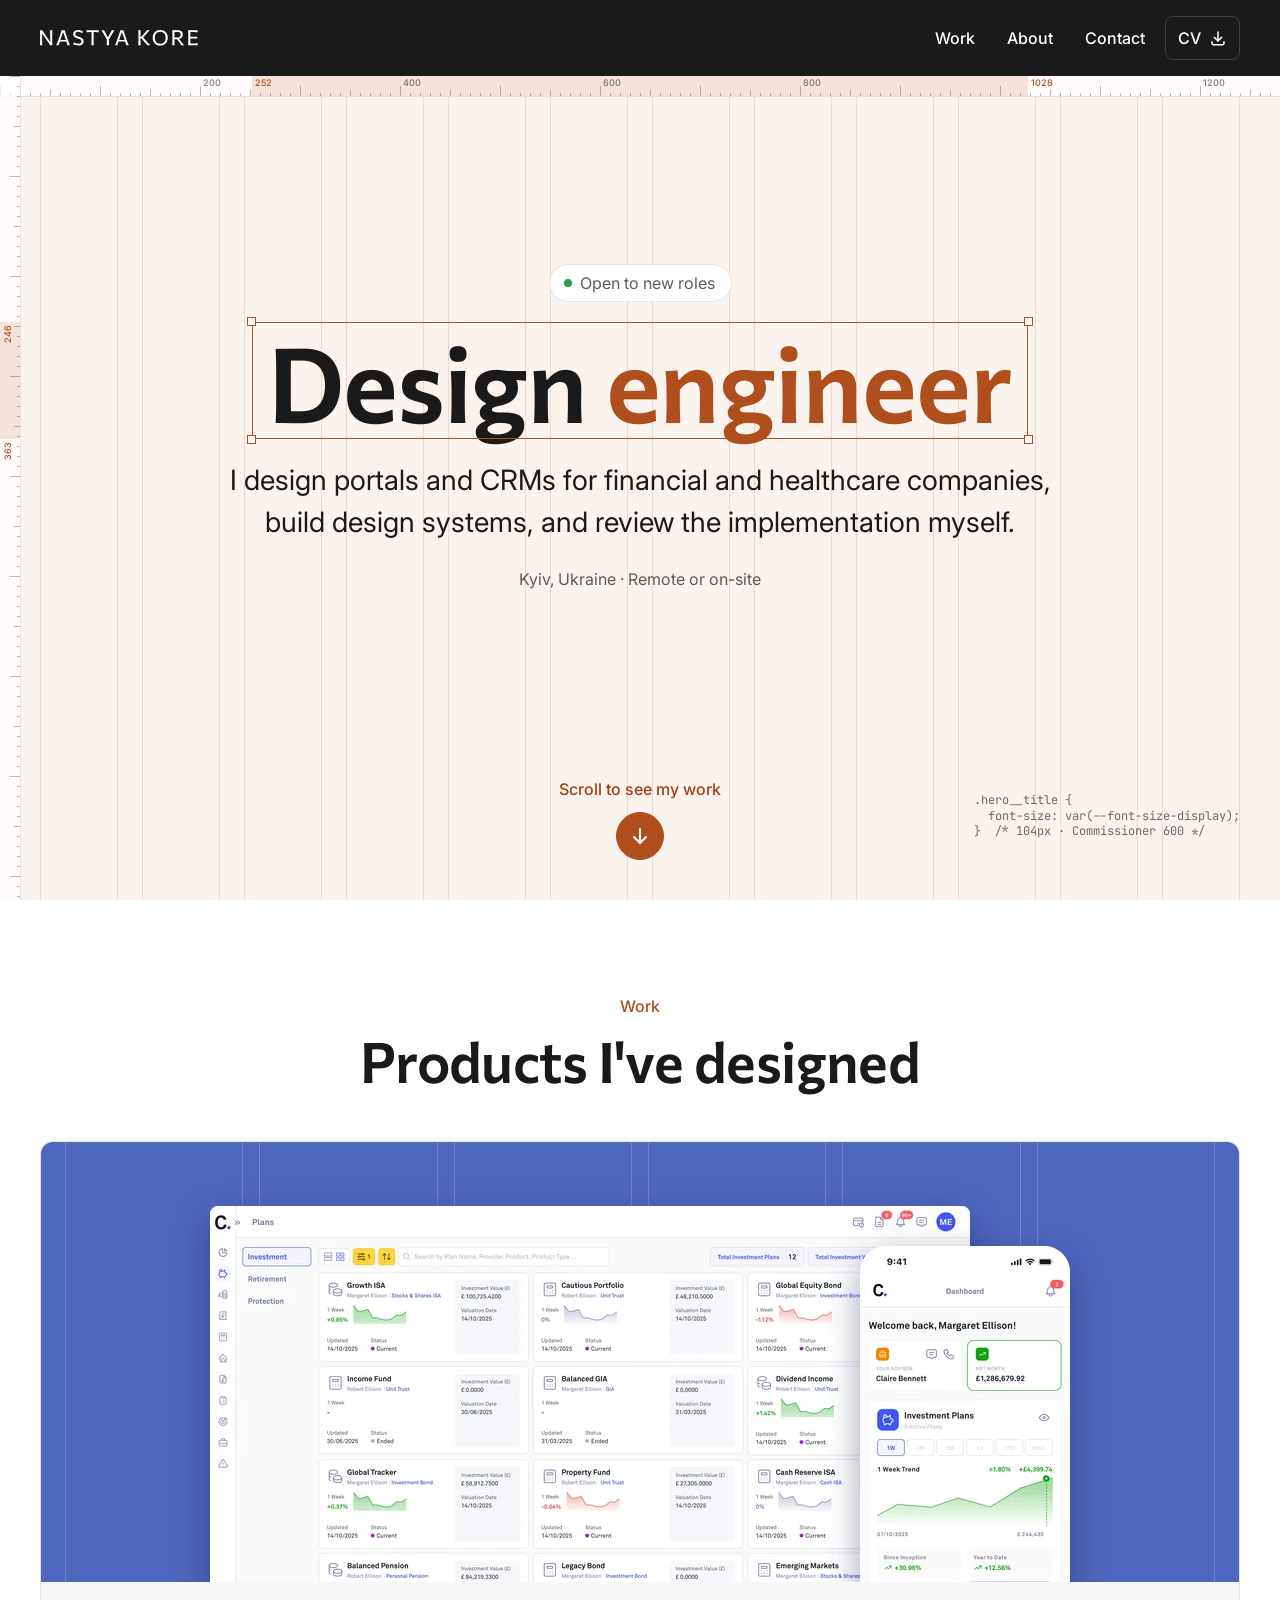
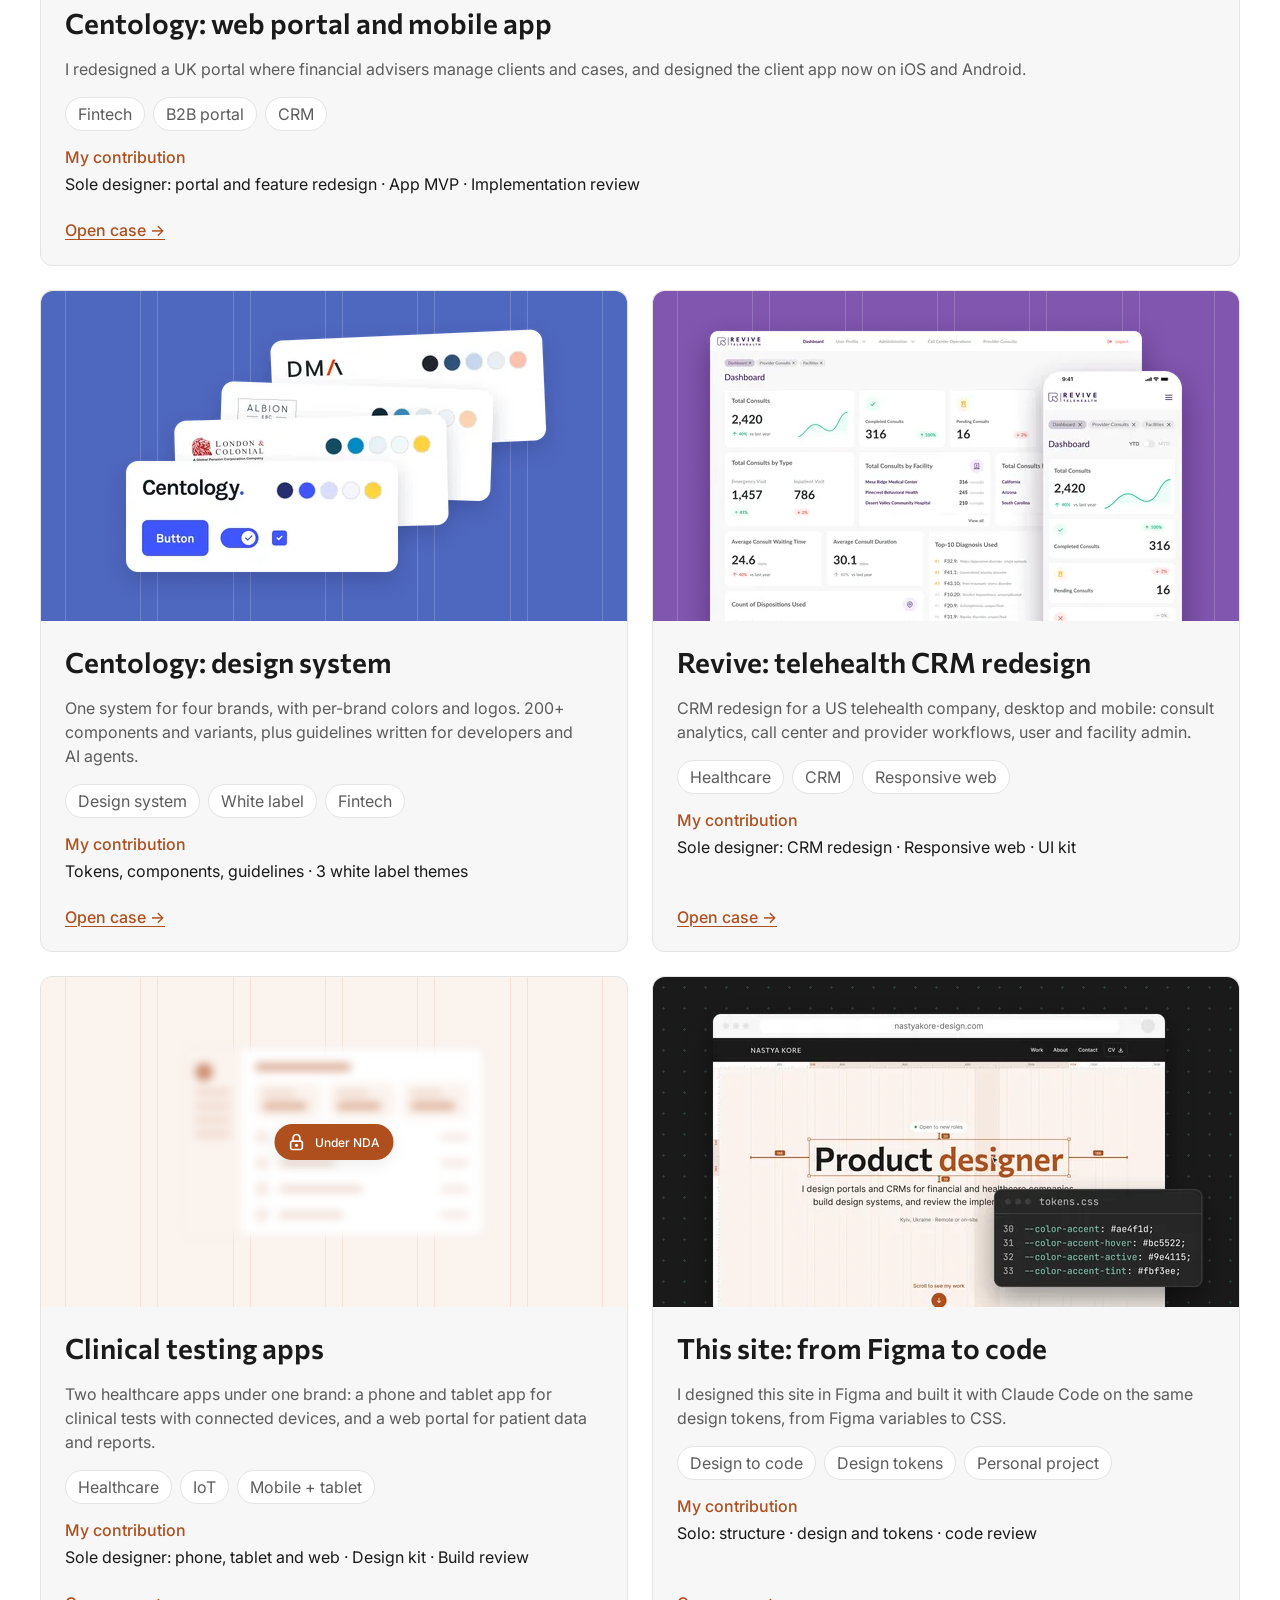
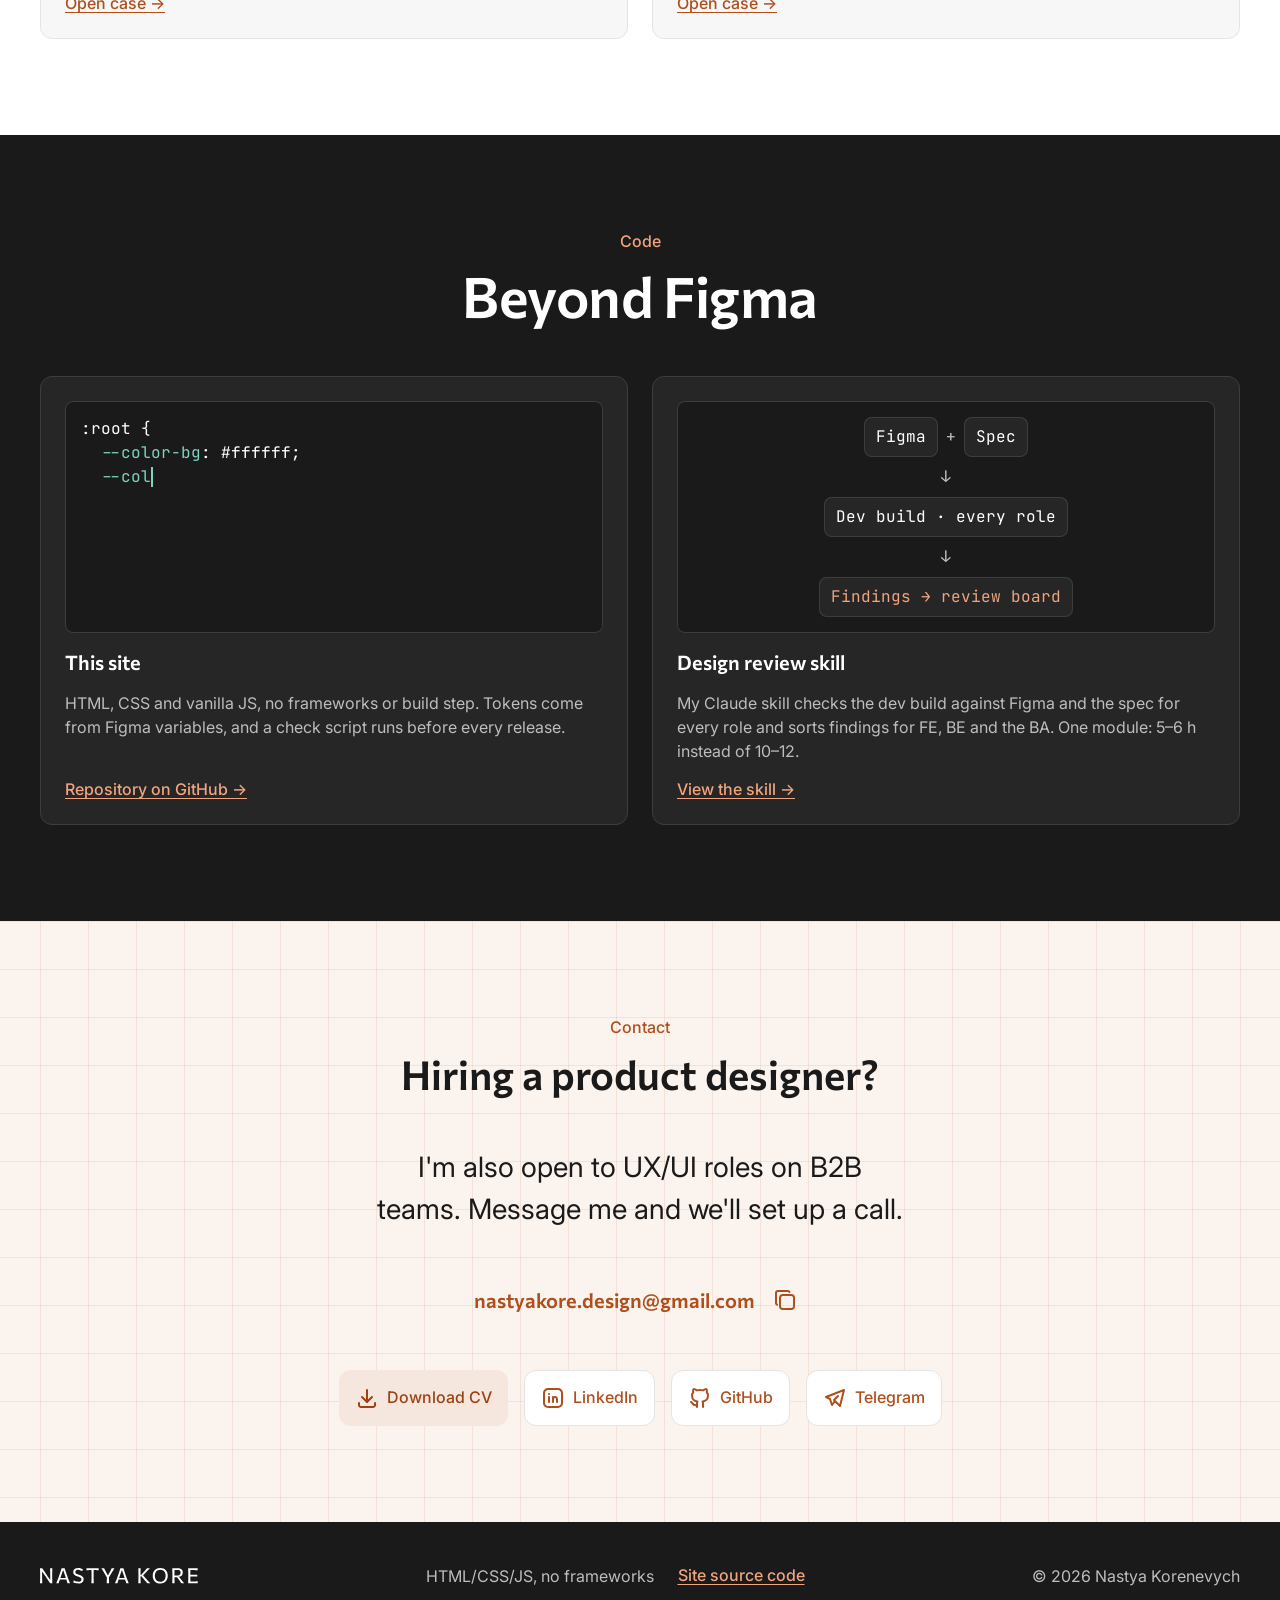
==== commit a1b32ee4: "Home: update This site card copy; drop inline script comments Co-Authored-By: Claude Opus 5.5 <norep" ====
--- a/en/index.html
+++ b/en/index.html
@@ -384,7 +384,7 @@
 }</code></pre>
           </div>
           <h3 class="code-card__title" id="code-this-site-title">This site</h3>
-          <p class="code-card__desc">HTML, CSS and vanilla JS, no frameworks or build step. The repo includes the design specs and a log of technical decisions.</p>
+          <p class="code-card__desc">HTML, CSS and vanilla JS, no frameworks or build step. Tokens come from Figma variables, and a check script runs before every release.</p>
           <a class="text-link text-link--dark code-card__link" href="https://github.com/nastyakoredesign/portfolio" target="_blank" rel="noopener">Repository on GitHub<span class="visually-hidden"> (opens in a new tab)</span> <span aria-hidden="true">→</span><span class="selection selection--interactive" aria-hidden="true"><i></i><i></i><i></i><i></i></span></a>
         </article>
 
--- a/assets/css/tokens.css
+++ b/assets/css/tokens.css
@@ -1,54 +1,32 @@
-/* ==========================================================================
-   tokens.css — дизайн-токени сайту
-   Джерело правди: Figma «Portfolio» (tPVPydgz0leym8d6UrD6IH),
-   колекції змінних Color, Type, Space. Вивантажено 06.10.2026.
-
-   Як це читати, якщо думаєш у Figma:
-   - кожен рядок `--назва: значення;` = одна змінна (Variable) у Figma;
-   - назва змінної тут = Code syntax (WEB) цієї змінної у Figma,
-     тож у Dev Mode ти бачиш ту саму назву, що й у коді;
-   - `:root { … }` = мод Desktop (значення за замовчуванням);
-   - `@media (width < 768px) { :root { … } }` = мод Mobile:
-     браузер сам «перемикає мод», коли екран вужчий за 768 px.
-
-   Правило: змінив значення у Figma → зміни його тут (і навпаки).
-   Нові кольори й розміри спершу з'являються у Figma, потім тут.
-   ========================================================================== */
 
 :root {
-  /* ---------- Color (мод Light) ---------- */
-  /* Основа */
   --color-bg: #ffffff;
   --color-surface: #f7f7f7;
   --color-text: #1a1a1a;
   --color-text-secondary: #5c5c5c;
   --color-border: #e4e4e4;
-  --color-placeholder: #ececec;        /* фон заглушок зображень */
-  --color-surface-sunken: #ececec;     /* підкладка Quote card; той самий колір, що placeholder, окрема змінна (рішення 15.10) */
+  --color-placeholder: #ececec;
+  --color-surface-sunken: #ececec;
 
-  /* Акцент */
   --color-accent: #ae4f1d;
   --color-accent-hover: #bc5522;
   --color-accent-active: #9e4115;
-  --color-accent-tint: #fbf3ee;         /* фон hero і Contact */
+  --color-accent-tint: #fbf3ee;
   --color-accent-tint-active: #f6e7de;
-  --color-on-accent: #ffffff;           /* текст на accent */
+  --color-on-accent: #ffffff;
 
-  /* Темна зона: хедер, футер, секція Code, мобільне меню */
   --color-ink: #1a1a1a;
   --color-ink-raised: #262626;
   --color-ink-border: #3d3d3d;
   --color-on-ink: #ffffff;
   --color-on-ink-secondary: #bdbdbd;
   --color-accent-on-dark: #f0a47f;
-  --color-code-token: #7dd3c0;       /* підсвітка коду на ink: назви змінних, @media, курсор набору */
+  --color-code-token: #7dd3c0;
 
-  /* Контроли */
   --color-control-border: rgb(26 26 26 / 0.2);
   --color-control-bg: rgb(255 255 255 / 0.7);
 
-  /* Статуси */
-  --color-status-available: #2f9e57;    /* точка бейджа «Open to new roles» */
+  --color-status-available: #2f9e57;
   --color-status-shipped-bg: #e6f2ea;
   --color-status-shipped-text: #1e6b3c;
   --color-status-partly-bg: #fbf0d6;
@@ -56,36 +34,30 @@
   --color-status-concept-bg: #efefef;
   --color-status-concept-text: #4d4d4d;
 
-  /* Колір клієнта в кейсі Centology (лише сторінка кейсу) */
   --color-case-accent: #3e55ff;
-  /* Активний сегмент перемикача брендів у кейсі DS (Figma Color/brand-toggle/*, 05.11): Primary/600 бренду,
-     LCA і EBC трохи темніші заради контрасту 4,5:1 з білим текстом */
   --color-brand-toggle-centology: #3e55ff;
   --color-brand-toggle-lca: #007bb0;
   --color-brand-toggle-ebc: #2e7aa9;
   --color-brand-toggle-dma: #2f527a;
-  --color-case-accent-muted: #4f68bf;   /* приглушений синій: фон картки Centology на Home (Figma Color/case-accent-muted, 22.10) */
-  --color-case-revive-muted: #8156af;   /* приглушений фіолетовий Revive: фон картки Revive на Home (Figma Color/case-revive-muted, 22.10) */
+  --color-case-accent-muted: #4f68bf;
+  --color-case-revive-muted: #8156af;
 
-  /* ---------- Type: шрифти й розміри ---------- */
-  /* Розміри в rem: 1rem = 16px. Коментар праворуч — px як у Figma. */
   --font-heading: "Commissioner", system-ui, sans-serif;
   --font-body: "Inter", system-ui, sans-serif;
   --font-code: "JetBrains Mono", ui-monospace, monospace;
 
-  --font-size-display: 6.5rem;     /* 104 — лише роль у hero */
-  --font-size-h1: 3.5rem;          /* 56 */
-  --font-size-h2: 2.5rem;          /* 40 */
-  --font-size-h3: 1.75rem;         /* 28 */
-  --font-size-h4: 1.25rem;         /* 20 */
-  --font-size-lead: 1.75rem;       /* 28 */
-  --font-size-body-case: 1.125rem; /* 18 — лише текст сторінки кейсу */
-  --font-size-body: 1rem;          /* 16 */
-  --font-size-ui: 1rem;            /* 16 — підписи, кнопки, мітки */
-  --font-size-caption: 0.75rem;    /* 12 — стиль ui/caption: теги, статуси, бейдж hero на Mobile */
-  --font-size-wordmark: 1.3125rem; /* 21 — вордмарк (у коді це SVG) */
+  --font-size-display: 6.5rem;
+  --font-size-h1: 3.5rem;
+  --font-size-h2: 2.5rem;
+  --font-size-h3: 1.75rem;
+  --font-size-h4: 1.25rem;
+  --font-size-lead: 1.75rem;
+  --font-size-body-case: 1.125rem;
+  --font-size-body: 1rem;
+  --font-size-ui: 1rem;
+  --font-size-caption: 0.75rem;
+  --font-size-wordmark: 1.3125rem;
 
-  /* Висота рядка й трекінг — з текстових стилів Figma (відсотки → множник) */
   --line-height-display: 1.05;
   --line-height-h1: 1.15;
   --line-height-h2: 1.2;
@@ -95,10 +67,9 @@
   --line-height-body-case: 1.6;
   --line-height-body: 1.5;
   --line-height-ui: 1.3;
-  --line-height-caption: 1.3;      /* ui/caption: 130 % */
-  --letter-spacing-tight: -0.01em; /* display і h1: −1 % у Figma */
+  --line-height-caption: 1.3;
+  --letter-spacing-tight: -0.01em;
 
-  /* ---------- Space ---------- */
   --space-4: 4px;
   --space-8: 8px;
   --space-12: 12px;
@@ -110,72 +81,63 @@
   --space-96: 96px;
   --space-128: 128px;
 
-  /* Семантичні (колекція Space, аліаси на примітиви, з 09.10).
-     На Mobile інші значення — див. мод Mobile нижче. */
-  --space-section: var(--space-96);   /* вертикальний padding секцій-«вітрин» */
-  --space-split-gap: var(--space-48); /* gap «основне + панель»; Outcome: заголовок → факти (24.10) */
-  --space-card-pad: var(--space-32);  /* padding карток рішень */
-  --space-section-bottom: var(--space-128); /* нижній padding секцій-«вітрин» кейсу: Solutions, From design to code, Outcome, Next case (12.10) */
+  --space-section: var(--space-96);
+  --space-split-gap: var(--space-48);
+  --space-card-pad: var(--space-32);
+  --space-section-bottom: var(--space-128);
 
-  --radius-control: 8px;   /* усе, що натискається */
-  --radius-card: 12px;     /* картки */
-  --radius-media: 12px;    /* кадри скрінів і медіа в кейсі; на Mobile 4 (див. нижче) */
-  --radius-pill: 999px;    /* лише неінтерактивні мітки */
-  --radius-phone: 24px;    /* екрани телефонів у Mobile app (MVP) */
+  --radius-control: 8px;
+  --radius-card: 12px;
+  --radius-media: 12px;
+  --radius-pill: 999px;
+  --radius-phone: 24px;
 
-  /* Layout. У Figma мод Mobile має container 358 і reading 358 —
-     це результат на екрані 390 (390 − 2 × 16). У коді ширина гнучка:
-     .container = min(100% − 2 × gutter, --layout-container). */
   --layout-container: 1200px;
   --layout-reading: 760px;
   --layout-gutter: 24px;
   --layout-columns: 12;
   --layout-carousel-inset: var(--space-24);
 
-  /* Розміри медіа й карток */
   --size-card-media: 330px;
   --size-card-media-featured: 440px;
-  --size-card-min-width: 420px;   /* мінімальна ширина картки в сітці Work (Desktop) */
+  --size-card-min-width: 420px;
   --size-carousel-card: 280px;
   --size-code-media: 232px;
   --size-case-hero-media: 640px;
   --size-case-media: 360px;
-  --size-case-compare: 640px;     /* кадр порівняння до/після (Desktop; на Mobile кадр за пропорцією скріна) */
+  --size-case-compare: 640px;
   --size-case-phone: 520px;
-  --size-case-phone-w: 266px;     /* ширина телефона; на Mobile 308 — значення для 390, у CSS пропорційно */
+  --size-case-phone-w: 266px;
   --size-case-artifact: 480px;
   --size-process-media: 320px;
-  --size-tap-target: 44px; /* мінімум для кнопок (є лише у старій колекції WF/Size) */
-  --size-contact-button: 56px; /* кнопка-іконка контакту (Contact button), ≥ tap-target */
+  --size-tap-target: 44px;
+  --size-contact-button: 56px;
 
-  /* ---------- Motion (з hero-v2-spec і ds-components; у Figma не змінні — рішення 14.10: лише в CSS) ---------- */
-  --duration-fast: 120ms;   /* поява рамки Selection, тег курсора, вимірювання */
-  --duration-exit: 150ms;   /* вихід старого слова ролі (hero-v2-spec, розділ 2) */
-  --duration-base: 200ms;   /* меню, поява нового слова, згасання підказки */
-  --duration-slow: 300ms;   /* зміна ширини рамки, tween цифр */
-  --duration-medium: 400ms; /* поява лінійок в інтро */
-  --duration-intro: 700ms;  /* промальовування колонок в інтро (було 600, трохи повільніше 14.10) */
-  --duration-stagger: 40ms; /* затримка між колонками в інтро */
-  --duration-bob: 1200ms;   /* один цикл bob скрол-підказки (4 цикли ≈ 5 с, 11.11) */
-  --duration-pulse: 1600ms; /* один цикл пульсу бейджа (3 цикли ≈ 5 с, 11.11) */
+  --duration-fast: 120ms;
+  --duration-exit: 150ms;
+  --duration-base: 200ms;
+  --duration-slow: 300ms;
+  --duration-medium: 400ms;
+  --duration-intro: 700ms;
+  --duration-stagger: 40ms;
+  --duration-bob: 1200ms;
+  --duration-pulse: 1600ms;
   --ease-out: cubic-bezier(0.2, 0, 0, 1);
   --ease-in: cubic-bezier(0.4, 0, 1, 1);
-  --ease-in-out: cubic-bezier(0.42, 0, 0.58, 1); /* = ease-in-out: bob скрол-підказки */
-  --selection-stroke: 1.5px; /* рамка Selection на hover */
+  --ease-in-out: cubic-bezier(0.42, 0, 0.58, 1);
+  --selection-stroke: 1.5px;
   --selection-stroke-focus: 2px;
-  --selection-handle: 9px;   /* маркери по кутах рамки */
+  --selection-handle: 9px;
 }
 
-/* ---------- Мод Mobile (екран ≤ 767 px) ----------
-   Тут лише ті змінні, що в мобільному моді відрізняються від Desktop. */
 @media (width < 768px) {
   :root {
-    --font-size-display: 2.75rem;  /* 44 */
-    --font-size-h1: 2.25rem;       /* 36 */
-    --font-size-h2: 1.75rem;       /* 28 */
-    --font-size-h3: 1.375rem;      /* 22 */
-    --font-size-lead: 1.125rem;    /* 18 */
-    --font-size-wordmark: 1rem;    /* 16 */
+    --font-size-display: 2.75rem;
+    --font-size-h1: 2.25rem;
+    --font-size-h2: 1.75rem;
+    --font-size-h3: 1.375rem;
+    --font-size-lead: 1.125rem;
+    --font-size-wordmark: 1rem;
 
     --space-section: var(--space-64);
     --space-split-gap: var(--space-24);
--- a/assets/css/base.css
+++ b/assets/css/base.css
@@ -1,15 +1,4 @@
-/* ==========================================================================
-   base.css — фундамент для всіх сторінок
-   Скидання стилів браузера, типографіка за замовчуванням, контейнер,
-   доступність. Компоненти (хедер, hero, картки) — в окремих файлах
-   assets/css/components/*.css, щоб кожен можна було знайти за назвою,
-   як компонент на сторінці Design System у Figma.
-   ========================================================================== */
 
-/* ---------- Шрифт заголовків: Commissioner з нашого сайту ----------
-   Google Fonts не віддає вісь FLAR («спалахи»), тому файл лежить у нас
-   (github.com/kosbarts/Commissioner, ліцензія OFL — assets/fonts/OFL.txt).
-   Один variable-файл = усі товщини + повзунки Flair і Volume, як у Figma. */
 @font-face {
   font-family: "Commissioner";
   src: url("../fonts/commissioner-variable.woff2") format("woff2");
@@ -18,11 +7,10 @@
   font-display: swap;
 }
 
-/* ---------- Скидання ---------- */
 *,
 *::before,
 *::after {
-  box-sizing: border-box; /* padding і stroke всередині розміру, як у Figma */
+  box-sizing: border-box;
 }
 
 * {
@@ -31,15 +19,11 @@
 
 html {
   -webkit-text-size-adjust: 100%;
-  /* Без сірого спалаху при тапі: стани натискання малюють самі компоненти */
   -webkit-tap-highlight-color: transparent;
   text-size-adjust: 100%;
   scroll-behavior: smooth;
 }
 
-/* Фон body = ink, як хедер, меню і футер. Safari на iPhone (iOS 26) фарбує зони
-   під статус-баром і плаваючою панеллю адреси кольором фону body — зі світлим
-   там була біла смуга. Світла сторінка — фон main. */
 body {
   min-height: 100svh;
   background: var(--color-ink);
@@ -76,14 +60,13 @@
   color: inherit;
 }
 
-/* ---------- Заголовки: текстові стилі heading/* з Figma ---------- */
 h1,
 h2,
 h3,
 h4 {
   font-family: var(--font-heading);
   font-weight: 600;
-  font-variation-settings: "FLAR" 50; /* як у Figma: Commissioner FLAR 50 */
+  font-variation-settings: "FLAR" 50;
   text-wrap: balance;
 }
 
@@ -92,8 +75,6 @@
 h3 { font-size: var(--font-size-h3); line-height: var(--line-height-h3); }
 h4 { font-size: var(--font-size-h4); line-height: var(--line-height-h4); }
 
-/* Заголовок секції (Work, Code): у розмітці h2, на вигляд — стиль heading/h1;
-   над ним eyebrow (.section-head, 14.10). По центру на Desktop і Mobile (рішення 02.10). */
 .section-title {
   font-size: var(--font-size-h1);
   line-height: var(--line-height-h1);
@@ -110,16 +91,12 @@
   font-family: var(--font-code);
 }
 
-/* ---------- Контейнер: Frame з max width і бічними відступами ----------
-   На 1440: 1200 px по центру. На 390: 390 − 2 × 16 = 358 px. */
 .container {
   width: min(100% - 2 * var(--layout-gutter), var(--layout-container));
   margin-inline: auto;
 }
 
-/* ---------- Доступність ---------- */
 
-/* Текст лише для скрінрідерів (наприклад, повний h1 у hero) */
 .visually-hidden {
   position: absolute;
   width: 1px;
@@ -132,15 +109,11 @@
   border: 0;
 }
 
-/* Фокус за замовчуванням. Компоненти з рамкою Selection
-   перевизначають його своїм стилем «стає фреймом».
-   Прозорий outline лишаємо для Windows High Contrast. */
 :focus-visible {
   outline: 2px solid var(--color-accent);
   outline-offset: 2px;
 }
 
-/* Посилання «До вмісту» для клавіатури: видно лише у фокусі */
 .skip-link {
   position: absolute;
   left: var(--space-16);
@@ -158,10 +131,6 @@
   transform: none;
 }
 
-/* ---------- Пульс точки-статусу ----------
-   Спільний для бейджа hero (hero.css) і пігулки службових сторінок (status-page.css):
-   ореол — копія точки, scale 1 → 2.4, opacity .4 → 0 (hero-v2-spec, розділ 1).
-   «Зменшити рух» нижче скорочує анімацію до миті — ореол просто не видно. */
 @keyframes badge-pulse {
   from {
     opacity: 0.4;
@@ -174,8 +143,6 @@
   }
 }
 
-/* Якщо в системі ввімкнено «Зменшити рух» — вимикаємо анімації.
-   Компоненти можуть додати свої правила в такому ж блоці. */
 @media (prefers-reduced-motion: reduce) {
   html {
     scroll-behavior: auto;
--- a/assets/css/components/wordmark.css
+++ b/assets/css/components/wordmark.css
@@ -1,13 +1,4 @@
-/* ==========================================================================
-   wordmark.css — вордмарк «NASTYA KORE» (посилання на Головну)
-   Figma: текстовий стиль brand/wordmark; у коді — SVG <symbol id="wordmark">,
-   який хедер, меню й футер показують через <use>. Spec: docs/specs/header-v2-spec.md
-   Колір не задаємо: SVG малює currentColor, тож вордмарк бере колір від батька
-   (у хедері, меню й футері це --color-on-ink).
-   ========================================================================== */
 
-/* Висота SVG = кап-висота: 16 px при шрифті 21 px (Desktop),
-   тож на Mobile (шрифт 16) виходить ≈ 12 px. Ширина — сама, за пропорцією. */
 .wordmark {
   display: flex;
   align-items: center;
@@ -20,17 +11,10 @@
   height: calc(1em * 16 / 21);
 }
 
-/* ---------- Focus — звичайна рамка Selection (Figma 362:528) ----------
-   Hover і Pressed у вордмарка немає (рішення Насті 13.10). Фокус — рамка 2 px
-   accent-on-dark з 4 маркерами, як у Nav link, але з відступом 8 по горизонталі
-   й 4 від рядка шрифту, як у Text link.
-   Розмітка: <span class="selection selection--focus-only" aria-hidden="true"><i></i>…</span>.
-   Висота рамки = рядок шрифту (1em) + 4 зверху й знизу: SVG — це лише кап-висота,
-   тож рамку центруємо по SVG і міряємо від шрифту, як у Figma. */
 .wordmark {
   --selection-color: var(--color-accent-on-dark);
   --selection-handle-fill: var(--color-ink);
-  position: relative; /* сюди «прилипає» рамка Selection */
+  position: relative;
 }
 
 .wordmark > .selection {
@@ -40,8 +24,6 @@
   translate: 0 -50%;
 }
 
-/* Рамку малює Selection, тож кільце фокусу прозоре (лишається видимим
-   у Windows High Contrast) */
 .wordmark:has(> .selection):focus-visible {
   outline-color: transparent;
 }
--- a/assets/css/components/header.css
+++ b/assets/css/components/header.css
@@ -1,49 +1,34 @@
-/* ==========================================================================
-   header.css — хедер і мобільне меню
-   Figma: компонент Header (156:57) — варіанти Desktop / Mobile / Mobile Menu=Open;
-   відкрите меню — фрейм 156:128. Spec: docs/specs/header-v2-spec.md
-   ========================================================================== */
-
-/* Висота хедера — одне джерело для всієї сторінки:
-   кнопка 44 + padding 16 зверху й знизу = 76 (як у Figma).
-   Hero віднімає її від висоти екрана, меню рахує від неї центр бургера. */
+
 :root {
   --site-header-height: calc(var(--size-tap-target) + 2 * var(--space-16));
 }
 
-/* ---------- Хедер: темна смуга (фон ink), не sticky ---------- */
 .site-header {
   background: var(--color-ink);
   color: var(--color-on-ink);
 }
 
-/* Ряд хедера = Auto Layout horizontal, space-between.
-   Той самий ряд стоїть зверху відкритого меню. */
 .site-header__bar {
   display: flex;
   align-items: center;
   justify-content: space-between;
-  gap: var(--space-16); /* мінімальний проміжок, щоб вордмарк і кнопки не злипались */
-  min-height: var(--site-header-height); /* вміст по центру по вертикалі = padding 16 */
-}
-
-/* Фокус на темному фоні — світлий акцент (контраст ≈ 8:1 замість 3.3:1) */
+  gap: var(--space-16);
+  min-height: var(--site-header-height);
+}
+
 .site-header :focus-visible,
 .site-menu :focus-visible {
   outline-color: var(--color-accent-on-dark);
 }
 
-/* Вордмарк і перемикач мови — окремі компоненти: wordmark.css, lang-switch.css */
-
-/* ---------- Праворуч: Header/Nav (gap 24) ---------- */
+
 .site-header__actions {
   display: flex;
-  flex-shrink: 0; /* кнопки не стискаються на вузьких екранах (як Fixed width у Figma) */
+  flex-shrink: 0;
   align-items: center;
   gap: var(--space-24);
 }
 
-/* Header/Links: Work · About · Contact · CV (gap 8) */
 .site-header__nav {
   display: flex;
   align-items: center;
@@ -51,14 +36,13 @@
 }
 
 .site-header__link {
-  /* Nav link (Figma 362:448): рамка по межах посилання, без відступу */
   --selection-color: var(--color-accent-on-dark);
   --selection-color-pressed: var(--color-accent-on-dark);
   --selection-handle-fill: var(--color-ink);
   --selection-width-pressed: var(--selection-stroke);
-  --selection-inset-x: 0px; /* check:ignore — 0 без токена */
+  --selection-inset-x: 0px; /* check:ignore */
   --selection-inset-y: 0px; /* check:ignore */
-  position: relative; /* сюди «прилипає» рамка Selection */
+  position: relative;
   padding: var(--space-12);
   font-weight: 500;
   font-size: var(--font-size-ui);
@@ -66,8 +50,6 @@
   text-decoration: none;
 }
 
-/* Hover / Focus: рамка Selection (selection.css). Pressed — ще й фон ink-raised.
-   Прозорий outline — для Windows High Contrast (замість кільця малює рамка). */
 .site-header__link:has(> .selection):focus-visible,
 .site-header__link:has(> .selection):active {
   outline-color: transparent;
@@ -77,23 +59,19 @@
   background: var(--color-ink-raised);
 }
 
-/* Роздільник 1 × 20 між навігацією і мовою */
 .site-header__divider {
   width: 1px;
   height: 20px;
   background: var(--color-ink-border);
 }
 
-/* ---------- Кнопка CV (Nav СV Button) — Figma: компонент Nav СV Button (214:4022), State=Default/Hover/Focus ----------
-   Однакова на Desktop і Mobile. Hover і Focus «стає фреймом»: рамка Selection
-   у світлому акценті, маркери ink. Hover 1.5 px, Focus 2 px — як в усіх компонентах. */
 .nav-cv-button {
   --selection-color: var(--color-accent-on-dark);
   --selection-color-pressed: var(--color-accent-on-dark);
   --selection-handle-fill: var(--color-ink);
-  --selection-inset-x: 1px; /* рамка накриває 1px-бордер, як у Figma (inset −1) */
+  --selection-inset-x: 1px;
   --selection-inset-y: 1px;
-  position: relative; /* сюди «прилипає» рамка Selection */
+  position: relative;
   display: inline-flex;
   align-items: center;
   gap: var(--space-8);
@@ -108,8 +86,6 @@
   text-decoration: none;
 }
 
-/* Кути → 0, як у Contact button. Прозорий outline — для Windows High Contrast
-   (замість кільця з правила «.site-header :focus-visible» малює рамка). */
 .nav-cv-button:has(> .selection) {
   transition: border-radius var(--duration-fast) var(--ease-out);
 }
@@ -125,29 +101,25 @@
   outline-color: transparent;
 }
 
-/* Pressed: фон ink-raised, рамка 2 px accent-on-dark */
 .nav-cv-button:has(> .selection):active {
   background: var(--color-ink-raised);
   outline-color: transparent;
 }
 
-/* Кути → 0 на Pressed лише з мишкою: на touch кнопка не «стає фреймом» */
 @media (hover: hover) and (pointer: fine) {
   .nav-cv-button:has(> .selection):active {
     border-radius: 0;
   }
 }
 
-/* ---------- Кнопка меню: бургер і «Закрити» (44 × 44) ---------- */
 .menu-button {
-  /* Menu button (Figma 362:580): рамка накриває 1px-бордер, кути 8 → 0 */
   --selection-color: var(--color-accent-on-dark);
   --selection-color-pressed: var(--color-accent-on-dark);
   --selection-handle-fill: var(--color-ink);
   --selection-width-pressed: var(--selection-stroke);
   --selection-inset-x: 1px;
   --selection-inset-y: 1px;
-  position: relative; /* сюди «прилипає» рамка Selection */
+  position: relative;
   display: grid;
   place-items: center;
   width: var(--size-tap-target);
@@ -155,17 +127,15 @@
   padding: 0;
   border: 1px solid var(--color-ink-border);
   border-radius: var(--radius-control);
-  background: var(--color-ink); /* Menu=Open: фон ink */
+  background: var(--color-ink);
   color: var(--color-on-ink);
   cursor: pointer;
 }
 
 .site-header__burger {
-  background: var(--color-ink-raised); /* Menu=Closed: фон ink-raised */
-}
-
-/* Hover / Focus / Pressed: кнопка «стає фреймом», кути → 0.
-   Pressed на крок світліший: бургер ink-raised → ink-border, «Закрити» ink → ink-raised. */
+  background: var(--color-ink-raised);
+}
+
 .menu-button:has(> .selection) {
   transition:
     border-radius var(--duration-fast) var(--ease-out),
@@ -187,7 +157,6 @@
   outline-color: transparent;
 }
 
-/* Кути → 0 на Pressed лише з мишкою: на touch кнопка не «стає фреймом» */
 @media (hover: hover) and (pointer: fine) {
   .menu-button:has(> .selection):active {
     border-radius: 0;
@@ -202,9 +171,7 @@
   background: var(--color-ink-border);
 }
 
-/* ---------- Мобільне меню (popover на весь екран) ---------- */
 .site-menu {
-  /* скидаємо стандартний вигляд popover (рамка, відступи, розмір за вмістом) */
   inset: 0;
   width: 100%;
   height: 100%;
@@ -215,34 +182,19 @@
   border: 0;
   background: var(--color-ink);
   color: var(--color-on-ink);
-  /* Auto Layout vertical: ряд хедера + тіло на всю решту висоти.
-     Напрямок — тут, а не в :popover-open, щоб він не зникав під час анімації закриття
-     (меню ще видно, але вже «не відкрите»). display: flex — лише у відкритому стані,
-     бо закрите меню браузер ховає через display: none. */
   flex-direction: column;
 
-  /* Поява «з кнопки» (як petermarc.com): меню нікуди не рухається, його відкриває
-     коло-маска (clip-path), що росте з центру бургера. У Figma — маска-еліпс,
-     яку Smart Animate збільшує з 44 px до всього екрана.
-     Центр кола = центр бургера: справа gutter + пів кнопки, зверху пів висоти хедера. */
   --menu-origin: calc(100% - var(--layout-gutter) - var(--size-tap-target) / 2)
                  calc(var(--site-header-height) / 2);
-  /* Коло закритого меню — розміром з кнопку; відкритого — діагональ екрана,
-     тобто рівно стільки, щоб накрити дальній кут (без зайвого запасу, який «з'їдав» час). */
   --menu-closed: circle(calc(var(--size-tap-target) / 2) at var(--menu-origin));
   --menu-open: circle(hypot(100vw, 100dvh) at var(--menu-origin));
   clip-path: var(--menu-closed);
-  /* Закриття: коло стягується назад у кнопку. display і overlay тримають меню
-     на екрані, поки йде анімація. «Зменшити рух» — base.css робить усе миттєвим. */
   transition:
     clip-path var(--duration-slow) var(--ease-out),
     display var(--duration-slow) allow-discrete,
     overlay var(--duration-slow) allow-discrete;
 }
 
-/* Відкриття: та сама тривалість і крива, що й закриття.
-   Ключові кадри (як Smart Animate від «кола-кнопки» до «всього екрана») запускаються
-   щоразу, коли меню з'являється, — надійніше за @starting-style у різних браузерах. */
 .site-menu:popover-open {
   display: flex;
   clip-path: var(--menu-open);
@@ -255,12 +207,9 @@
   }
 }
 
-/* Закриття кнопкою чи пунктом меню: menu.js ставить data-closing, коло стягується
-   в кнопку, і лише після цього меню ховається. Так працює і в Safari, де CSS-перехід
-   закриття popover не видно (меню одразу випадає з верхнього шару). */
 .site-menu[data-closing] {
   animation: site-menu-close var(--duration-slow) var(--ease-out) forwards;
-  transition: none; /* меню ховається вже закритим — без другого кола */
+  transition: none;
 }
 
 @keyframes site-menu-close {
@@ -269,12 +218,10 @@
   }
 }
 
-/* Фокус на самому меню (після тапу, menu.js) — без кільця: вміст і так на екрані */
 .site-menu:focus {
   outline-color: transparent;
 }
 
-/* Menu/Body: посилання по центру, мова внизу (gap 48, padding 32 / gutter) */
 .site-menu__body {
   display: flex;
   flex: 1;
@@ -283,7 +230,6 @@
   padding: var(--space-32) var(--layout-gutter);
 }
 
-/* Menu/Links: займає весь вільний простір, вміст по центру (gap 12) */
 .site-menu__nav {
   display: flex;
   flex: 1;
@@ -293,17 +239,14 @@
   gap: var(--space-12);
 }
 
-/* Посилання меню — текстовий стиль heading/h1 */
 .site-menu__link {
-  /* Menu link (Figma 362:621): рамка 8 по горизонталі й 4 над і під текстом
-     (у link padding-block 8, тож рамка лежить на 4 всередині його box) */
   --selection-color: var(--color-accent-on-dark);
   --selection-color-pressed: var(--color-accent-on-dark);
   --selection-handle-fill: var(--color-ink);
   --selection-width-pressed: var(--selection-stroke);
   --selection-inset-x: var(--space-8);
   --selection-inset-y: calc(-1 * var(--space-4));
-  position: relative; /* сюди «прилипає» рамка Selection */
+  position: relative;
   isolation: isolate;
   padding-block: var(--space-8);
   color: var(--color-on-ink);
@@ -316,8 +259,6 @@
   text-decoration: none;
 }
 
-/* Hover / Focus / Pressed: рамка Selection; Pressed додає фон ink-raised
-   (::before позаду тексту, того ж розміру, що рамка). Прозорий outline — для Windows High Contrast. */
 .site-menu__link:has(> .selection)::before {
   content: "";
   position: absolute;
@@ -334,7 +275,6 @@
   background: var(--color-ink-raised);
 }
 
-/* Menu/Language: лінія зверху, «Language» ліворуч, EN UA праворуч */
 .site-menu__language {
   display: flex;
   align-items: center;
@@ -347,26 +287,22 @@
   color: var(--color-on-ink-secondary);
 }
 
-/* ---------- Мод Mobile (≤ 767 px): вордмарк + CV + бургер ---------- */
 @media (width < 768px) {
   .site-header__actions {
     gap: var(--space-8);
   }
 
-  /* Work, About і Contact — у меню; CV лишається видимим у хедері */
   .site-header__link,
   .site-header__divider,
   .site-header__lang {
     display: none;
   }
 
-  /* Поки меню відкрите, сторінка під ним не гортається */
   body:has(.site-menu:popover-open) {
     overflow: hidden;
   }
 }
 
-/* ---------- Мод Desktop (≥ 768 px): бургера й меню немає ---------- */
 @media (width >= 768px) {
   .site-header__burger,
   .site-menu:popover-open {
--- a/assets/css/components/selection.css
+++ b/assets/css/components/selection.css
@@ -1,31 +1,3 @@
-/* ==========================================================================
-   selection.css — рамка Selection (як виділення шару у Figma)
-   Спільна для hero, CaseCard, Contact button і Text link.
-   Spec: docs/specs/hero-v2-spec.md (розділ 3), docs/specs/ds-components.md
-
-   Розмітка: <span class="selection"><i></i><i></i><i></i><i></i></span>
-   всередині елемента з position: relative. Чотири <i> — маркери по кутах.
-
-   Рамка лежить поверх розкладки (як absolute-шар у Figma) і не зсуває
-   сусідів. Наскільки вона виходить за межі елемента, задає сам компонент:
-   --selection-inset-x і --selection-inset-y (hero: 16/4, Text link: 8/4).
-   Колір — --selection-color, якщо компонент його задав (hero кейсу —
-   --color-case-accent), інакше --color-accent. Заливка маркерів —
-   --selection-handle-fill (на темному компонент ставить --color-ink),
-   інакше --color-bg. Товщина — --selection-width (інакше 1.5 px).
-
-   Два режими:
-   - постійна рамка (hero): просто .selection;
-   - рамка стану (CaseCard, Contact button, Text link, CV): .selection--interactive —
-     прихована, з'являється, коли батько в :hover (лише пристрої з курсором)
-     або :focus-visible (чи містить елемент у фокусі). На фокусі рамка 2 px.
-   - лише фокус (вордмарк): .selection--focus-only — без Hover і Pressed;
-   - зв'язана (My role, рядок Properties; картки правил S3 кейсу DS): .selection--linked — прихована,
-     коли її показати, вирішує сам компонент (properties.css);
-   - Pressed (:active, лише з мишкою): рамка 2 px і темніший accent-active.
-     Компонент може змінити: --selection-color-pressed (Dark лишає accent-on-dark)
-     і --selection-width-pressed (навігація в хедері — 1.5 px).
-   ========================================================================== */
 
 .selection {
   position: absolute;
@@ -34,9 +6,6 @@
   pointer-events: none;
 }
 
-/* Маркер 9×9: центр точно на зовнішньому куті рамки.
-   Відлік іде від внутрішнього краю рамки, тому віднімаємо ще й її товщину
-   (на фокусі вона 2 px, тож маркери не «з'їжджають»). */
 .selection i {
   --selection-handle-offset: calc(-1 * (var(--selection-handle) / 2 + var(--selection-width, var(--selection-stroke))));
   position: absolute;
@@ -51,13 +20,6 @@
 .selection i:nth-child(3) { bottom: var(--selection-handle-offset); left: var(--selection-handle-offset); }
 .selection i:nth-child(4) { bottom: var(--selection-handle-offset); right: var(--selection-handle-offset); }
 
-/* ---------- Рамка стану (Hover / Focus / Pressed) ----------
-   Прихована: рамка прозора, маркери стиснуті до нуля.
-   Поява — як у spec: рамка opacity, маркери scale (--duration-fast).
-   «Зменшити рух» вимикає переходи глобально, у base.css.
-   .selection--focus-only — той самий вигляд, але лише на :focus-visible
-   (вордмарк: на Hover і Pressed у Figma станів немає).
-   .selection--linked — лише прихована: показує компонент (properties.css, rules.css). */
 :is(.selection--interactive, .selection--focus-only, .selection--linked) {
   opacity: 0;
   transition: opacity var(--duration-fast) var(--ease-out);
@@ -68,7 +30,6 @@
   transition: transform var(--duration-fast) var(--ease-out);
 }
 
-/* Hover — лише там, де є курсор: на touch «залипав» би після тапу */
 @media (hover: hover) {
   :hover > .selection--interactive {
     opacity: 1;
@@ -79,8 +40,6 @@
   }
 }
 
-/* Focus — завжди, і товщою рамкою (помітніше для клавіатури).
-   Стоїть після hover, тож при hover + focus виграє 2 px. */
 :is(:focus-visible, :has(:focus-visible)) > :is(.selection--interactive, .selection--focus-only) {
   --selection-width: var(--selection-stroke-focus);
   opacity: 1;
@@ -90,10 +49,6 @@
   transform: scale(1);
 }
 
-/* Pressed: кнопка натиснута — лише з мишкою. На touch рамка лише блимала
-   під пальцем (Настя, 10.11), тож там Pressed — тільки фон, який задає компонент.
-   Фон «натиснутого» задає сам компонент. :active мають і предки натиснутого
-   елемента, тож картка «тисне» разом зі своїм посиланням. */
 @media (hover: hover) and (pointer: fine) {
   :active > .selection--interactive {
     --selection-width: var(--selection-width-pressed, var(--selection-stroke-focus));
--- a/assets/css/components/column-grid.css
+++ b/assets/css/components/column-grid.css
@@ -1,17 +1,3 @@
-/* ==========================================================================
-   column-grid.css — колонки-лінії фону hero (Головна і кейс)
-   Figma: «layout grid · 12 col hairlines» (151:7) у Hero Desktop 1440,
-   Layout grid у Case/Hero (162:993). Рішення 14.10 (аудит узгодженості, п. 13).
-   Одна сітка на обидва hero: 12 колонок на Desktop, 4 на Mobile, лише лінії
-   по краях колонок (stroke left/right), без заливки. Декоративна.
-
-   Налаштування — змінними батька (як Variables у Figma):
-   --grid-line-color  колір ліній (Головна — accent 16 %, кейс — text 8 %);
-   --column-grid-top  відступ згори (Головна на Desktop — 20 px під лінійкою).
-
-   Розмітка: <div class="column-grid container"><span></span> × 12</div>
-   всередині aria-hidden-шару фону з position: absolute.
-   ========================================================================== */
 
 .column-grid {
   position: absolute;
@@ -26,15 +12,10 @@
   transition: background-color var(--duration-exit) var(--ease-out);
 }
 
-/* Колонка під курсором (hero Головної, hero-cursor.js): заливка accent 6 % */
 .column-grid span[data-active] {
   background-color: color-mix(in srgb, var(--color-accent) 6%, transparent);
 }
 
-/* ---------- Інтро (spec 4.1, ~1,1 с) ----------
-   Колонки «промальовуються» зверху вниз, зліва направо зі зсувом --duration-stagger
-   (--duration-intro 700 мс — «трішечки повільніше», 14.10). Той самий рух у hero
-   Головної й кейсу. При reduced-motion усе одразу на місці (base.css скорочує анімації). */
 .column-grid span {
   transform-origin: top;
   animation: column-draw var(--duration-intro) var(--ease-out) backwards;
@@ -60,7 +41,6 @@
   }
 }
 
-/* Mobile: 4 колонки, зайві 8 ховаємо, інакше сітка складе їх у 3 ряди з розривами */
 @media (width < 768px) {
   .column-grid span:nth-child(n + 5) {
     display: none;
--- a/assets/css/components/rulers.css
+++ b/assets/css/components/rulers.css
@@ -1,17 +1,3 @@
-/* ==========================================================================
-   rulers.css — лінійки фону hero (як лінійки у Figma, Shift+R)
-   Figma: ruler/top bg, ruler/left bg, ruler ticks, ruler/range (151:8 … 151:26).
-   Spec: docs/specs/hero-v2-spec.md, розділ 4. Декоративний шар (aria-hidden),
-   лише Desktop: на Mobile лінійок немає (spec, розділ 7).
-
-   Що малює CSS: смуги, риски, край, смуга діапазону.
-   Що рахує assets/js/rulers.js: межі рамки (px від краю hero), підписи кожні 200 px
-   і чотири підписи меж. Без JS лінійки з рисками на місці, без цифр і діапазону.
-
-   Розмітка: <div class="rulers" data-target=".hero__role .selection"> з
-   .rulers__top і .rulers__left, у кожній — <span class="rulers__range">.
-   Товщину лінійки задає батько змінною --ruler-size (hero.css).
-   ========================================================================== */
 
 .rulers {
   --ruler-tick: color-mix(in srgb, var(--color-text) 30%, transparent);
@@ -27,8 +13,6 @@
   }
 }
 
-/* ---------- Смуги: bg 70 % + край 1 px ----------
-   Край лежить поруч зі смугою (як ruler/edge у Figma, y = 20), тому +1px. */
 .rulers__top,
 .rulers__left {
   position: absolute;
@@ -51,11 +35,6 @@
   border-right-width: 1px;
 }
 
-/* ---------- Інтро (spec 4.1): лінійки виїжджають із країв, --duration-intro ----------
-   Рішення Насті 14.10: верхня виїжджає з-під хедера, ліва — зліва, одночасно з появою
-   (opacity 0 → 1). Шар фону hero обрізає все, що поза ним (overflow: hidden у hero.css),
-   тому лінійка «ховається» під хедер і не накладається на нього. Лише на старті;
-   reduced-motion — одразу. */
 .rulers__top {
   animation: ruler-top-in var(--duration-intro) var(--ease-out) backwards;
 }
@@ -78,15 +57,12 @@
   }
 }
 
-/* ---------- Риски: кожні 10 px — 3, кожні 50 — 6, кожні 100 — 10 ----------
-   Три шари в різних «поверхах» висоти, щоб на 100 px риски не накладались
-   і лишались одного кольору. Риски ростуть від внутрішнього краю лінійки. */
 .rulers__top {
   background-image:
     linear-gradient(to right, var(--ruler-tick) 1px, transparent 1px),
     linear-gradient(to right, var(--ruler-tick) 1px, transparent 1px),
     linear-gradient(to right, var(--ruler-tick) 1px, transparent 1px);
-  background-size: 10px 3px, 50px 3px, 100px 4px; /* check:ignore — риски з Figma (151:11) */
+  background-size: 10px 3px, 50px 3px, 100px 4px; /* check:ignore */
   background-position: 0 100%, 0 calc(100% - 3px), 0 calc(100% - 6px); /* check:ignore */
 }
 
@@ -95,13 +71,11 @@
     linear-gradient(to bottom, var(--ruler-tick) 1px, transparent 1px),
     linear-gradient(to bottom, var(--ruler-tick) 1px, transparent 1px),
     linear-gradient(to bottom, var(--ruler-tick) 1px, transparent 1px);
-  background-size: 3px 10px, 3px 50px, 4px 100px; /* check:ignore — риски з Figma (151:11) */
+  background-size: 3px 10px, 3px 50px, 4px 100px; /* check:ignore */
   background-position: 100% 0, calc(100% - 3px) 0, calc(100% - 6px) 0; /* check:ignore */
   background-repeat: repeat-y;
 }
 
-/* ---------- Діапазон виділення: смуга accent 14 % по межах рамки ----------
-   --x1 / --x2 і --y1 / --y2 (px від краю hero) ставить rulers.js. */
 .rulers__range {
   position: absolute;
   background: var(--ruler-range);
@@ -125,10 +99,9 @@
   display: none;
 }
 
-/* ---------- Підписи: Inter Medium 9 px (декоративні, виняток зі spec) ---------- */
 .rulers__label {
   position: absolute;
-  font-size: 0.5625rem; /* check:ignore — 9 px, декоративний підпис лінійки (spec, виняток) */
+  font-size: 0.5625rem; /* check:ignore */
   font-weight: 500;
   line-height: 1.2;
   white-space: nowrap;
@@ -137,19 +110,17 @@
 }
 
 .rulers__top .rulers__label {
-  top: 2px; /* check:ignore — з Figma (151:12) */
+  top: 2px; /* check:ignore */
   left: calc(var(--pos) + 3px); /* check:ignore */
 }
 
-/* Підписи меж — accent: значення кроками 200 px ховаємо, коли вони ближче 45 px */
 .rulers__label--bound {
   color: var(--color-accent);
   opacity: 1;
 }
 
-/* Ліва лінійка: цифри повернуті на 90° (читаються знизу вгору, як у Figma 151:25) */
 .rulers__left .rulers__label {
-  left: 3px; /* check:ignore — з Figma (151:25) */
+  left: 3px; /* check:ignore */
   top: calc(var(--pos) + 3px); /* check:ignore */
   writing-mode: vertical-rl;
   transform: rotate(180deg);
--- a/assets/css/components/measure.css
+++ b/assets/css/components/measure.css
@@ -1,13 +1,3 @@
-/* ==========================================================================
-   measure.css — вимірювання відстаней у hero (як Alt у Figma)
-   Figma: measure/v, measure/h, tick, pill (148:1051 … 148:1070) у кадрі
-   «state 3 · hover» (148:200). Spec: docs/specs/hero-v2-spec.md, розділ 4.4.
-   Декоративний шар (aria-hidden), лише Desktop з мишею.
-
-   Що малює CSS: лінію 1 px accent, риски 9 px на кінцях, pill із числом.
-   Що рахує assets/js/hero-measure.js: відстані з getBoundingClientRect() і
-   позицію кожної лінії (--x, --y, --len). Число — справжнє, не з макета.
-   ========================================================================== */
 
 .measure {
   position: absolute;
@@ -21,8 +11,6 @@
   }
 }
 
-/* Лінія: коробка 9 px завширшки (вертикальна) або заввишки (горизонтальна);
-   риски на кінцях — її рамки, сама лінія — ::before по центру */
 .measure__item {
   --measure-color: var(--color-accent);
   position: absolute;
@@ -66,15 +54,13 @@
   height: 1px;
 }
 
-/* Pill: accent, on-accent, Inter Medium 11 px, radius 4, padding 2 / 6 (spec 4.4).
-   Вертикальна лінія — справа від неї; горизонтальна — над нею по центру. */
 .measure__pill {
   position: absolute;
-  padding: 2px 6px;     /* check:ignore — з Figma (148:1054), токенів 2 і 6 немає */
-  border-radius: 4px;   /* check:ignore — з Figma, токена 4 немає */
+  padding: 2px 6px;     /* check:ignore */
+  border-radius: 4px;   /* check:ignore */
   background: var(--measure-color);
   color: var(--color-on-accent);
-  font-size: 0.6875rem; /* check:ignore — 11 px, декоративний підпис (spec, виняток) */
+  font-size: 0.6875rem; /* check:ignore */
   font-weight: 500;
   line-height: 1.2;
   white-space: nowrap;
--- a/assets/css/components/cursor-tag.css
+++ b/assets/css/components/cursor-tag.css
@@ -1,11 +1,3 @@
-/* ==========================================================================
-   cursor-tag.css — тег біля курсора: «Guest» у hero, «Discover» над картками Work
-   Figma: компонент Cursor tag (162:178). Spec: docs/specs/cursor-tag-spec.md.
-   Курсор лишається системним, тег — додатковий шар поруч (+12 / +16 від вістря).
-   Колір ink, а не accent: accent зливався б зі словом «engineer» і з pill-вимірюваннями.
-   Позицію ставить assets/js/cursor-tag.js (крім .cursor-tag--static). aria-hidden, без pointer-events.
-   Ширина — від тексту (UA «Ознайомитись» довший). Лише Desktop з мишею.
-   ========================================================================== */
 
 .cursor-tag {
   position: fixed;
@@ -13,14 +5,14 @@
   top: 0;
   z-index: 1;
   padding: var(--space-4) var(--space-8);
-  border-radius: 2px 6px 6px 6px; /* check:ignore — з Figma (162:174): верхній лівий кут 2, решта 6 */
+  border-radius: 2px 6px 6px 6px; /* check:ignore */
   background: var(--color-ink);
   color: var(--color-on-ink);
-  font-size: 0.8125rem; /* check:ignore — 13 px, декоративний, aria-hidden (spec) */
+  font-size: 0.8125rem; /* check:ignore */
   font-weight: 500;
   line-height: 1.4;
   white-space: nowrap;
-  box-shadow: 0 2px 6px color-mix(in srgb, var(--color-ink) 12%, transparent); /* check:ignore — з Figma */
+  box-shadow: 0 2px 6px color-mix(in srgb, var(--color-ink) 12%, transparent); /* check:ignore */
   opacity: 0;
   pointer-events: none;
   transition: opacity var(--duration-fast) var(--ease-out);
@@ -30,16 +22,11 @@
   opacity: 1;
 }
 
-/* На темному (Text link Dark: футер, картки Code) тег акцентний:
-   ink на ink не було б видно */
 .text-link--dark .cursor-tag {
   background: var(--color-accent);
   color: var(--color-on-accent);
 }
 
-/* «Coming soon…» для клавіатури й дотику: статичний тег праворуч від посилання,
-   по центру висоти, без JS. Посилання (position: relative) — його опорна точка.
-   Відступ 16: рамка Selection з ручками виступає за край посилання. Місця не займає. */
 .cursor-tag--static {
   position: absolute;
   top: 50%;
@@ -52,14 +39,12 @@
   opacity: 1;
 }
 
-/* Без миші або на Mobile рухомого тега немає зовсім */
 @media (width < 768px), (hover: none), (pointer: coarse) {
   .cursor-tag:not(.cursor-tag--static) {
     display: none;
   }
 }
 
-/* Дотик: статичний тег видно, поки посилання натиснуте або в фокусі */
 @media (hover: none), (pointer: coarse) {
   .text-link:is(:active, :focus) > .cursor-tag--static {
     opacity: 1;
--- a/assets/css/components/hero.css
+++ b/assets/css/components/hero.css
@@ -1,37 +1,24 @@
-/* ==========================================================================
-   hero.css — перший екран Головної
-   Figma: Hero у «Home — Desktop 1440» (151:5) і «Home — Mobile 390» (66:174),
-   фінальний стан — 148:133. Spec: docs/specs/hero-v2-spec.md
-   Курсор, тег курсора й рух інших частин — в окремих файлах (hero-cursor, cursor-tag, scroll-cue).
-   ========================================================================== */
-
-/* ---------- Hero: Auto Layout vertical на весь перший екран ----------
-   Висота = екран мінус хедер, тож скрол-підказка стоїть рівно на нижньому краї. */
+
 .hero {
   position: relative;
   display: flex;
   flex-direction: column;
   min-height: calc(100svh - var(--site-header-height));
-  padding-bottom: 40px; /* check:ignore — з Figma (151:5), токена 40 немає */
+  padding-bottom: 40px; /* check:ignore */
   background: var(--color-accent-tint);
 }
 
-/* ---------- Фон: колонки-лінії сітки й лінійки (декоративний шар) ----------
-   Інтро фону (spec 4.1, ~1,1 с): колонки промальовуються, лінійки виїжджають із країв.
-   Колонки — спільний components/column-grid.css (колір лінії — змінна).
-   На Desktop вони починаються під верхньою лінійкою (y 20, Figma 151:7),
-   лінійки — components/rulers.css. На Mobile лінійок і відступу немає. */
 .hero__bg {
   --grid-line-color: color-mix(in srgb, var(--color-accent) 16%, transparent);
   position: absolute;
   inset: 0;
-  overflow: hidden; /* лінійки в інтро виїжджають з-під хедера й зліва, не накладаючись на хедер */
+  overflow: hidden;
   pointer-events: none;
 }
 
 @media (width >= 768px) {
   .hero {
-    --ruler-size: 20px; /* check:ignore — товщина лінійки з Figma (151:8), токена немає */
+    --ruler-size: 20px; /* check:ignore */
   }
 
   .hero__bg {
@@ -39,8 +26,6 @@
   }
 }
 
-/* ---------- Код у куті (Figma 151:23): лише Desktop від 1024 ----------
-   На 768–1023 він уже дотикається до скрол-підказки, тому ховаємо. */
 .hero__code {
   display: none;
 }
@@ -49,17 +34,16 @@
   .hero__code {
     display: block;
     position: absolute;
-    right: 40px;  /* check:ignore — з Figma (151:23), токена 40 немає */
-    bottom: 60px; /* check:ignore — з Figma (151:23) */
+    right: 40px;  /* check:ignore */
+    bottom: 60px; /* check:ignore */
     color: color-mix(in srgb, var(--color-text-secondary) 90%, transparent);
-    font-size: var(--font-size-caption); /* 12, JetBrains Mono */
+    font-size: var(--font-size-caption);
     line-height: var(--line-height-caption);
   }
 }
 
-/* ---------- Вміст: Hero/Content — стек по центру, gap 24 ---------- */
 .hero__content {
-  position: relative; /* над фоном */
+  position: relative;
   display: flex;
   flex: 1;
   flex-direction: column;
@@ -69,12 +53,11 @@
   text-align: center;
 }
 
-/* ---------- Бейдж «Open to new roles» — Figma: Badge/Availability ---------- */
 .badge {
   display: inline-flex;
   align-items: center;
   gap: var(--space-8);
-  padding: 6px var(--space-16) 6px 14px; /* check:ignore — з Figma (Badge/Availability), токенів 6 і 14 немає */
+  padding: 6px var(--space-16) 6px 14px; /* check:ignore */
   border: 1px solid var(--color-border);
   border-radius: var(--radius-pill);
   background: var(--color-bg);
@@ -90,10 +73,6 @@
   background: var(--color-status-available);
 }
 
-/* Пульс-ореол точки (spec 1): та сама точка, scale 1 → 2.4, opacity .4 → 0.
-   Рішення Насті 11.11 (WCAG 2.2.2): стартує після інтро фону й ротації ролі
-   (data-motion на .hero ставить hero-role.js), 3 цикли ≈ 5 с і стоп.
-   Знову — на hover, після повернення до верху сторінки (motion-replay.js). */
 .badge__dot::after {
   content: "";
   position: absolute;
@@ -107,23 +86,13 @@
   animation: badge-pulse var(--duration-pulse) var(--ease-out) 3 forwards;
 }
 
-/* @keyframes badge-pulse — у base.css: той самий пульс у пігулці 404 і «Кейсу у роботі» (status-page.css) */
-
-/* ---------- Заголовок: роль у рамці Selection ----------
-   Розмір ролі задаємо всьому h1, щоб висота рядка дорівнювала висоті ролі.
-   clamp(): не менше 40 px, 11.2 % ширини екрана, не більше токена display
-   (104 на Desktop, 44 на Mobile). Так «Product designer» (найширша роль) з рамкою влазить
-   і на 360 px, і на 768 px, де на 104 px було б задовго. */
+
 .hero__title {
   font-size: clamp(2.5rem, 11.2vw, var(--font-size-display));
   line-height: var(--line-height-display);
   letter-spacing: var(--letter-spacing-tight);
 }
 
-/* Відступи рамки від тексту: 16 по горизонталі, 4 по вертикалі.
-   Ширину (на час ротації) ставить hero-role.js явним px — рамка Selection
-   їде за нею transition-ом; слово всередині по центру (flex). Після ротації
-   ширина знову від слова (Hug). */
 .hero__role {
   --selection-inset-x: var(--space-16);
   --selection-inset-y: var(--space-4);
@@ -134,16 +103,12 @@
   transition: width var(--duration-slow) var(--ease-out);
 }
 
-/* Зона наведення = вся рамка (з відступами 16 / 4), а не лише текст:
-   сама рамка Selection має pointer-events: none. Перезапуск ротації — hero-role.js */
 .hero__role::before {
   content: "";
   position: absolute;
   inset: calc(-1 * var(--selection-inset-y)) calc(-1 * var(--selection-inset-x));
 }
 
-/* Слово ролі: старе йде вгору й зникає (exit), нове заїжджає знизу (enter).
-   Стани ставить hero-role.js атрибутом data-phase; без нього слово просто стоїть. */
 .hero__role-text {
   display: inline-block;
   transition:
@@ -158,28 +123,22 @@
   transition-timing-function: var(--ease-in);
 }
 
-/* Стартова поза нового слова: знизу й невидиме, без переходу */
 .hero__role-text[data-phase="pre-in"] {
   opacity: 0;
   transform: translateY(var(--space-8));
   transition: none;
 }
 
-/* Невидима копія слова для вимірювання ширини наступного слова */
 .hero__role-text--probe {
   position: absolute;
   visibility: hidden;
 }
 
-/* Друге слово — акцентом */
 .hero__role em {
   color: var(--color-accent);
   font-style: normal;
 }
 
-/* ---------- Lead і місто ----------
-   balance ділить lead на рівні рядки (у Figma на Desktop — два рядки,
-   а ширина 882 px не має токена). */
 .hero__lead {
   font-size: var(--font-size-lead);
   line-height: var(--line-height-lead);
@@ -190,48 +149,35 @@
   color: var(--color-text-secondary);
 }
 
-/* ---------- Скрол-підказка: текст + коло зі стрілкою → #work ---------- */
 .scroll-cue {
-  position: relative; /* над фоном */
+  position: relative;
   display: flex;
   flex-direction: column;
   align-items: center;
   align-self: center;
   gap: var(--space-12);
   color: var(--color-accent-active);
-  font-size: var(--font-size-ui); /* стиль ui/label: 16 / 130 %, Medium (Figma 362:657, 14.10) */
+  font-size: var(--font-size-ui);
   font-weight: 500;
   line-height: var(--line-height-ui);
   text-decoration: none;
 }
 
-/* Коло інвертоване (16.10, Настя): у спокої accent — кличе до наступної дії,
-   на hover і pressed — біле без обводки. Figma: Scroll cue 362:657, розкадровка 367:3054. */
 .scroll-cue__circle {
   display: grid;
   place-items: center;
-  width: 48px;  /* з Figma (Circle 48), токена немає */
+  width: 48px;
   height: 48px;
   border: 1px solid var(--color-accent);
   border-radius: 50%;
   background: var(--color-accent);
   color: var(--color-on-accent);
-  /* Колір повертається за 280 ms (Figma 367:3054, «out») */
   transition:
-    background-color 280ms var(--ease-out), /* check:ignore — тривалість з Figma 367:3054 */
+    background-color 280ms var(--ease-out), /* check:ignore */
     border-color 280ms var(--ease-out),     /* check:ignore */
     color 280ms var(--ease-out);            /* check:ignore */
 }
 
-/* ---------- Hover «слизняк» (Figma 367:3054) ----------
-   Hover (лише з курсором): коло з'їжджає на 12 px вниз і тягнеться, як крапля
-   (розтяг у русі, стиск при посадці), біліє без обводки, стрілка accent — 320 ms.
-   Курсор пішов: коло так само пружно повертається з невеликим перельотом угору — 280 ms.
-   Стрілка не деформується: її масштаб — обернений до масштабу кола.
-   «Out» теж потребує @keyframes, який не можна повісити на «не :hover», бо він
-   заграв би при завантаженні. Тож scroll-cue.js ставить data-leaving на pointerleave.
-   Без JS: коло просто біліє й стоїть знизу, без пружності.
-   Колір — переходом (transition), ключові кадри — лише рух. */
 .scroll-cue__circle svg {
   display: block;
 }
@@ -241,7 +187,7 @@
     border-color: transparent;
     background: var(--color-bg);
     color: var(--color-accent);
-    transform: translateY(var(--space-12)); /* кінцева поза, якщо анімацію вимкнено */
+    transform: translateY(var(--space-12));
     animation: scroll-cue-in 320ms var(--ease-out) forwards; /* check:ignore */
     transition-duration: 320ms; /* check:ignore */
   }
@@ -259,13 +205,12 @@
   animation: scroll-cue-arrow-out 280ms var(--ease-out); /* check:ignore */
 }
 
-/* Ключові кадри руху з Figma 367:3054: зсув по Y і розтяг (колір — переходом) */
 @keyframes scroll-cue-in {
   0% { transform: translateY(0) scale(1, 1); }
-  21.9% { transform: translateY(8px) scale(0.875, 1.208); }    /* 70 ms: відривається */
-  46.9% { transform: translateY(17px) scale(0.792, 1.292); }   /* 150 ms: розтяг у русі */
-  71.9% { transform: translateY(15px) scale(1.125, 0.875); }   /* 230 ms: посадка, стиск */
-  100% { transform: translateY(12px) scale(1, 1); }            /* 320 ms */
+  21.9% { transform: translateY(8px) scale(0.875, 1.208); }
+  46.9% { transform: translateY(17px) scale(0.792, 1.292); }
+  71.9% { transform: translateY(15px) scale(1.125, 0.875); }
+  100% { transform: translateY(12px) scale(1, 1); }
 }
 
 @keyframes scroll-cue-arrow-in {
@@ -276,9 +221,9 @@
 
 @keyframes scroll-cue-out {
   0% { transform: translateY(12px) scale(1, 1); }
-  28.6% { transform: translateY(2px) scale(0.833, 1.25); }     /* 80 ms: тягнеться вгору */
-  60.7% { transform: translateY(-4px) scale(0.958, 1.083); }   /* 170 ms: переліт угору */
-  100% { transform: translateY(0) scale(1, 1); }               /* 280 ms: спокій */
+  28.6% { transform: translateY(2px) scale(0.833, 1.25); }
+  60.7% { transform: translateY(-4px) scale(0.958, 1.083); }
+  100% { transform: translateY(0) scale(1, 1); }
 }
 
 @keyframes scroll-cue-arrow-out {
@@ -286,24 +231,18 @@
   60.7% { transform: scale(1.043, 0.923); }
 }
 
-/* ---------- Bob кола (Figma «Circle 48 (bob ×3, then still)») ----------
-   translateY 0 → 6 → 0, 1,2 с ease-in-out. Рішення Насті 11.11 (WCAG 2.2.2): 4 цикли ≈ 5 с
-   і стоп, разом із пульсом бейджа. Старт після ротації (data-motion на .hero).
-   :where() знижує специфічність, тож hover «слизняка» на час наведення перекриває bob,
-   а після нього bob грає знову ~5 с. Focus і повернення до верху — motion-replay.js. */
 :where(.hero[data-motion="settled"]) .scroll-cue__circle {
   animation: scroll-cue-bob var(--duration-bob) var(--ease-in-out) 4 forwards;
 }
 
 @keyframes scroll-cue-bob {
   50% {
-    transform: translateY(6px); /* check:ignore — з spec 5, токена 6 немає */
-  }
-}
-
-/* Focus: кільце 2 px навколо кола (6 px від краю), а не навколо всього посилання */
+    transform: translateY(6px); /* check:ignore */
+  }
+}
+
 .scroll-cue:focus-visible {
-  outline-color: transparent; /* для Windows High Contrast */
+  outline-color: transparent;
 }
 
 .scroll-cue:focus-visible .scroll-cue__circle {
@@ -311,9 +250,6 @@
   outline-offset: var(--space-4);
 }
 
-/* Pressed: як hover (біле без обводки, стрілка темніша accent-active), коло стиснуте
-   1.125 × 0.875 від низу (Figma 54 × 42 при 48 × 48; низ лишається на 12 px нижче спокою).
-   Перекриває анімацію hover; стрілка лишається недеформованою. */
 .scroll-cue:active .scroll-cue__circle {
   border-color: transparent;
   background: var(--color-bg);
@@ -328,31 +264,26 @@
   animation: none;
 }
 
-/* ---------- Мод Mobile (≤ 767 px) ---------- */
 @media (width < 768px) {
   .hero {
     padding-bottom: var(--space-32);
   }
 
-  /* Бейдж менший, щоб не змагався з роллю (Figma 66:177, 07.10): стиль ui/caption */
   .badge {
-    padding: var(--space-4) 14px var(--space-4) var(--space-12); /* check:ignore — 14 з Figma, токена немає */
+    padding: var(--space-4) 14px var(--space-4) var(--space-12); /* check:ignore */
     font-size: var(--font-size-caption);
     line-height: var(--line-height-caption);
   }
 
-  /* Точка 6×6 (Figma 151:47), токена 6 немає */
   .badge__dot {
     width: 6px;  /* check:ignore */
     height: 6px; /* check:ignore */
   }
 
-  /* На Mobile lead переноситься звичайно, як у Figma (4 рядки) */
   .hero__lead {
     text-wrap: pretty;
   }
 
-  /* Рамка ближче до тексту: 8 по горизонталі */
   .hero__role {
     --selection-inset-x: var(--space-8);
   }
--- a/assets/css/components/work.css
+++ b/assets/css/components/work.css
@@ -1,90 +1,52 @@
-/* ==========================================================================
-   work.css — секція Work на Головній
-   Figma: Work #work у «Home — Desktop 1440» (55:18) і «Home — Mobile 390» (66:187),
-   прогорнута карусель — 141:3. Spec: docs/specs/work-grid-v2.md
-   Desktop — сітка «featured + 2×2», Mobile — горизонтальна карусель без JS.
-   Точки під каруселлю — спільний компонент carousel-dots.css (+ carousel-dots.js).
-   ========================================================================== */
 
-/* ---------- Секція: заголовок → картки, gap 48 ----------
-   Grid з одною колонкою = Auto Layout vertical. Grid, а не flex, бо на Mobile
-   секція тягнеться на висоту екрана і віддає вільне місце рядку з картками. */
 .work {
   display: grid;
-  /* Колонка = ширина секції (Fill). Без цього вона розтягувалась би
-     під довгий ряд каруселі (Hug) і на Mobile з'являвся б скрол сторінки */
   grid-template-columns: minmax(0, 1fr);
   gap: var(--space-48);
-  padding-block: var(--space-section); /* 96 / 64 — мод Mobile перемикає tokens.css */
+  padding-block: var(--space-section);
 }
 
-/* Work/Carousel: ряд карток + точки (gap 16). На Desktop точок немає */
 .work__carousel {
   display: flex;
   flex-direction: column;
   gap: var(--space-16);
 }
 
-/* ---------- Desktop: одна сітка, 2 колонки або 1 ----------
-   Перша картка (featured) займає весь ряд, решта — 2×2.
-   Колонок стільки, скільки влазить карток шириною ≥ size/card-min-width (420):
-   від ~912 px — дві, на 768–911 (iPad у портреті) — одна, як featured.
-   Як Auto Layout з Wrap і min width у Figma — без окремого брейкпоінта.
-   Картки в ряду тягнуться до однакової висоти (stretch — за замовчуванням у grid). */
 .work__list {
   display: grid;
   grid-template-columns: repeat(auto-fit, minmax(min(100%, var(--size-card-min-width)), 1fr));
   gap: var(--space-24);
 }
 
-/* ---------- Мод Mobile (≤ 767 px): карусель ---------- */
 @media (width < 768px) {
-  /* Секція — на висоту екрана (svh: висота з панелями браузера, не стрибає
-     під час скролу, як і в hero). Усе вільне місце дістається каруселі (1fr). */
   .work {
     grid-template-rows: auto 1fr;
     gap: var(--space-32);
     min-height: 100svh;
   }
 
-  /* Ряд карток:
-     - на всю ширину екрана (full-bleed): скидаємо ширину й поля .container;
-     - горизонтальний скрол лише всередині ряду, картка «прилипає» до центру
-       (як Overflow scrolling: Horizontal + snap у прототипі Figma);
-     - забирає всю висоту каруселі (flex: 1), точки лишаються знизу;
-     - картка = ширина ряду без бічних відступів (Fill): росте разом з екраном
-       до брейкпоінта, на екрані одна картка + край сусідньої 12 px.
-       На 390 це рівно 342, як size/carousel-card у Figma (= 390 − 2 × inset);
-     - два спільні ряди для всіх карток: «зображення» і «текст». Текстовий —
-       за найвищою карткою, зображення — усе, що лишилось (мінімум 280,
-       size/card-media). Тож зображення однакові, а назви на одній лінії. */
   .work__list {
     display: grid;
     flex: 1;
     grid-auto-flow: column;
     grid-auto-columns: 100%;
     grid-template-columns: none;
-    /* + 1px — верхня рамка картки лежить у тому ж ряду, що й зображення */
     grid-template-rows: minmax(calc(var(--size-card-media) + 1px), 1fr) auto;
     gap: 0 var(--space-12);
     width: auto;
     margin-inline: 0;
     padding-inline: var(--layout-carousel-inset);
-    /* Ряд скролиться, тож обрізає все, що виходить за його край: маркери рамки
-       Selection виступають на 6 px. Padding дає їм місце, від'ємний margin
-       повертає картки на колишню висоту */
     padding-block: var(--space-8);
     margin-block: calc(-1 * var(--space-8));
     overflow-x: auto;
     scroll-snap-type: x mandatory;
-    scrollbar-width: none; /* смуги в Figma немає, її роль грають точки */
+    scrollbar-width: none;
   }
 
   .work__list::-webkit-scrollbar {
-    display: none; /* Safari: те саме, що scrollbar-width: none */
+    display: none;
   }
 
-  /* Картка займає обидва спільні ряди (subgrid): медіа — верхній, Card/Body — нижній */
   .work__list > .case-card {
     display: grid;
     grid-row: 1 / -1;
@@ -92,7 +54,6 @@
     scroll-snap-align: center;
   }
 
-  /* Висоту медіа задає спільний ряд, а не токен */
   .work__list .case-card__media {
     height: auto;
   }
--- a/assets/css/components/carousel-dots.css
+++ b/assets/css/components/carousel-dots.css
@@ -1,9 +1,3 @@
-/* ==========================================================================
-   carousel-dots.css — точки під каруселлю (Carousel/Dots), декор: Mobile, а з модифікатором --below-1024 — нижче 1024
-   Figma: Carousel/Dots (304:2979 — 3 точки, 287:1687 — 4). Спільні для Головної (Work) і кейсу (Solutions).
-   Активну ставить assets/js/carousel-dots.js (data-active); без JS — перша.
-   HTML: <div class="carousel-dots" aria-hidden="true"><span></span>…</div>
-   ========================================================================== */
 
 .carousel-dots {
   display: none;
@@ -11,7 +5,6 @@
   gap: var(--space-8);
 }
 
-/* Каруселі Work і Solutions — лише Mobile; журні UX analysis — нижче 1024 (модифікатор, 25.10) */
 @media (width < 768px) {
   .carousel-dots {
     display: flex;
--- a/assets/css/components/case-card.css
+++ b/assets/css/components/case-card.css
@@ -1,19 +1,8 @@
-/* ==========================================================================
-   case-card.css — картка кейсу в Work
-   Figma: компонент CaseCard (185:2314) — Type Default / Featured.
-   Spec: docs/specs/ds-components.md, docs/specs/work-grid-v2.md
-   Hover/Focus «стає фреймом»: рамка Selection по межах картки, кути 12 → 0
-   (і верхні кути медіа теж); вміст медіа трохи збільшується (scale 1.04). Рамка — <span class="selection selection--interactive">
-   останнім дочірнім елементом article; без неї картка лишається Default.
-   ========================================================================== */
 
-/* ---------- Картка: Auto Layout vertical (медіа → Card/Body) ----------
-   Без overflow: hidden — рамка Selection виходить за межі картки (маркери 9×9). */
 .case-card {
-  /* Рамка накриває 1px-бордер картки (у Figma Selection inset −1) */
   --selection-inset-x: 1px;
   --selection-inset-y: 1px;
-  position: relative; /* сюди «прилипає» розтягнуте посилання (::after) */
+  position: relative;
   display: flex;
   flex-direction: column;
   border: 1px solid var(--color-border);
@@ -21,24 +10,17 @@
   background: var(--color-surface);
 }
 
-/* Медіа: висота size/card-media (330 / 280), верхні кути radius/card + Clip content */
 .case-card__media {
   height: var(--size-card-media);
   border-radius: var(--radius-card) var(--radius-card) 0 0;
   overflow: hidden;
 }
 
-/* Featured — лише на Desktop: ширина на весь ряд (медіа 1198 × 440 — пропорція нижче).
-   На Mobile це звичайна картка каруселі. */
 @media (width >= 768px) {
   .case-card--featured {
     grid-column: 1 / -1;
   }
 
-  /* Кадр медіа масштабується пропорційно (рішення 12.10, хотфікс 12.11): висота — з ширини,
-     як Constraints = Scale у Figma. На 1440 це рівно size/card-media (586 × 330) і featured
-     (1198 × 440); вужче кадр і композиція в ньому зменшуються разом, без порожнечі зверху
-     й без обрізаного верху. Кадр Centology має пропорцію featured — і в «Next case». */
   .case-card__media {
     height: auto;
     aspect-ratio: 586 / 330;
@@ -49,11 +31,6 @@
   }
 }
 
-/* Layout=Horizontal (Next case): медіа ліворуч, текст праворуч, дві рівні колонки — від 1024 px.
-   Вужче (планшет 768–1023) колонки стискали текст, тож картка лишається вертикальною: медіа над текстом
-   (той самий локальний брейкпоінт 1024, що в TL;DR, Context і Solutions).
-   Медіа не нижче size/card-media (330) і тягнеться на висоту тіла, щоб під ним не лишалось порожнього місця;
-   кути медіа — лише ліві. */
 @media (width >= 1024px) {
   .case-card--horizontal {
     display: grid;
@@ -68,9 +45,6 @@
   }
 }
 
-/* ---------- Hover / Focus: картка «стає фреймом» ----------
-   Hover — лише з курсором, Focus — завжди (фокус на посиланні всередині).
-   Кути картки й медіа → 0, з переходом. Рамку малює .selection (selection.css). */
 .case-card:has(> .selection),
 .case-card:has(> .selection) .case-card__media {
   transition: border-radius var(--duration-fast) var(--ease-out);
@@ -88,8 +62,6 @@
   border-radius: 0;
 }
 
-/* Pressed — лише з мишкою. На телефоні тап одразу веде на кейс, і рамка
-   встигала лише блимнути (Настя, 10.11): на touch Pressed-стану немає. */
 @media (hover: hover) and (pointer: fine) {
   .case-card:has(> .selection):active,
   .case-card:has(> .selection):active .case-card__media {
@@ -97,9 +69,6 @@
   }
 }
 
-/* Zoom вмісту медіа на Hover/Focus (22.10): властивість scale, не transform,
-   бо композиція вже позиціонується через translate. Обрізає .case-card__media (overflow: hidden).
-   Без руху (prefers-reduced-motion) — без зуму. */
 .case-card__media .media__composition,
 .case-card__media .media-nda__skeleton {
   transition: scale var(--duration-slow) var(--ease-out);
@@ -119,16 +88,11 @@
   }
 }
 
-/* Pressed (з мишкою): фон картки не змінюється; лише рамка 2 px accent-active (selection.css) */
 
-/* Фокус картки показує рамка, тож кільце на самому посиланні не потрібне
-   (прозорий outline лишається для Windows High Contrast) */
 .case-card:has(> .selection) .case-card__link:focus-visible {
   outline-color: transparent;
 }
 
-/* ---------- Card/Body: padding 24, gap 24 ----------
-   flex: 1 — тіло займає всю висоту картки, тож CTA можна притиснути донизу. */
 .case-card__body {
   display: flex;
   flex: 1;
@@ -137,15 +101,12 @@
   padding: var(--space-24);
 }
 
-/* Card/Content: назва → опис → теги → внесок (gap 16) */
 .case-card__content {
   display: flex;
   flex-direction: column;
   gap: var(--space-16);
 }
 
-/* Назва — heading/h3 з base.css. Переноситься звичайно, як у Figma
-   («Centology: web portal and / mobile app»), без balance із base.css */
 .case-card__title {
   text-wrap: pretty;
 }
@@ -154,14 +115,12 @@
   color: var(--color-text-secondary);
 }
 
-/* Card/Contribution: «My contribution» + рядок (gap 4) */
 .case-card__contribution {
   display: flex;
   flex-direction: column;
   gap: var(--space-4);
 }
 
-/* Підпис — стиль ui/label, accent */
 .case-card__label {
   color: var(--color-accent);
   font-weight: 500;
@@ -169,18 +128,11 @@
   line-height: var(--line-height-ui);
 }
 
-/* ---------- CTA «Open case →» ----------
-   margin-top: auto притискає його донизу, коли сусідня картка в ряду вища.
-   ::after розтягує посилання на всю картку: клікається вся картка,
-   а посилання в розмітці одне. */
 .case-card__link {
   align-self: flex-start;
   margin-top: auto;
 }
 
-/* .text-link ставить position: relative (для рамки Selection) — тоді ::after
-   прилипало б до тексту, а не до картки. Тут рамки в посилання немає, тож
-   скидаємо; селектор складений, бо text-link.css підключений після цього файлу. */
 .case-card .case-card__link {
   position: static;
 }
@@ -191,8 +143,6 @@
   inset: 0;
 }
 
-/* ---------- Мод Mobile (≤ 767 px) ----------
-   Опис ховаємо (у Figma — змінна show/card-desc = false). */
 @media (width < 768px) {
   .case-card__desc {
     display: none;
--- a/assets/css/components/media.css
+++ b/assets/css/components/media.css
@@ -1,27 +1,9 @@
-/* ==========================================================================
-   media.css — медіа в картці кейсу: фон + колонки-лінії + вміст по центру
-   Figma: Media/Temp — Centology portal + app (176:558), Centology design system
-   (176:635), This site (176:1068); рамка Media/NDA (168:471);
-   Media/Centology portal + app — 682:21098 (Desktop 1198×440), 682:21109 (Mobile 340×260).
-   Шапки v2 (секція 712:21887, 22.10): Centology design system 715:1006 / 715:1362,
-   Revive telehealth CRM 722:1290 / 722:2529, This site 727:1654 / 727:1756.
-   Spec: docs/specs/hifi-tokens.md → «Рішення 05.10: заглушки зображень»
 
-   Як у Figma: фон і 6 колонок тягнуться на всю ширину медіа, а композиція
-   в центрі має сталий розмір. Тому фон і колонки — CSS, а композиція —
-   SVG, експортований з Figma (assets/img/work-*.svg). Висоту задає картка.
-   Варіант centology-app: композиція — WebP зі скрінами (assets/img/case/centology/card-*.webp,
-   прозорий фон із тінями), фон і колонки лишаються CSS.
-   ========================================================================== */
-
-/* Рамка медіа. Тон (фон і колір колонок) задає модифікатор */
 .media {
   position: relative;
   background: var(--media-bg);
 }
 
-/* Колонки-лінії: 6 колонок, gap 16, бічний відступ 24 — як Layout grid у Figma.
-   Колонка — лише лінії по краях (stroke left/right), без заливки. */
 .media__columns {
   position: absolute;
   inset: 0;
@@ -35,9 +17,6 @@
   border-inline: 1px solid var(--media-columns-color);
 }
 
-/* Композиція по центру у своєму розмірі (у Figma — Fixed, по центру).
-   На вузьких картках (Mobile, 768 px) SVG зменшується, щоб малюнок не обрізався.
-   +24 px: тінь (вона є в SVG по краях) може трохи зайти за край медіа, малюнок — ні. */
 .media__composition {
   position: absolute;
   top: 50%;
@@ -46,13 +25,7 @@
   translate: -50% -50%;
 }
 
-/* ---------- Тони ---------- */
 
-/* Centology portal + app (Figma 682:21098 / 682:21109): фон case-accent-muted, колонки білі 18 %.
-   Desktop: композиція притиснута до низу й обрізана рамкою медіа (у Figma знизу виходить за кадр,
-   Clip content), по центру горизонтально. Mobile: по центру, як інші композиції.
-   aspect-ratio — пропорція файлу. Ширину дає атрибут width (Mobile — width у <source>), висоту —
-   пропорція: так Chrome знає розмір картинки ще до завантаження (lazy) і не пише Issue. */
 .media--centology-app {
   --media-bg: var(--color-case-accent-muted);
   --media-columns-color: color-mix(in srgb, var(--color-on-accent) 18%, transparent);
@@ -70,15 +43,13 @@
   .media--centology-app .media__composition {
     top: 50%;
     bottom: auto;
-    width: min(calc(366 / 340 * 100%), 366px); /* мобільний файл 366 (із тінню) у кадрі 340; вужче — пропорційно */
+    width: min(calc(366 / 340 * 100%), 366px);
     aspect-ratio: 366 / 311;
-    max-width: none; /* тінь по краях можуть обрізати краї медіа, малюнок (286 у Figma) — ні */
+    max-width: none;
     translate: -50% -50%;
   }
 }
 
-/* Layout=Horizontal (картка на «Кейсі у роботі», 687:21749): медіа — половина картки,
-   тож у ній Mobile-композиція (вибирає <source> у розмітці) і теж по центру, як у Figma */
 @media (width >= 1024px) {
   .case-card--horizontal .media--centology-app .media__composition {
     top: 50%;
@@ -89,10 +60,6 @@
   }
 }
 
-/* ---------- Шапки v2: design system, Revive, This site ----------
-   Композиція — WebP на весь кадр Figma (586×330, Mobile 340×260) з прозорим фоном;
-   знизу вона обрізана краєм кадру (Clip content), тож притискаємо її до низу медіа,
-   по центру горизонтально. Mobile-файл має власні width/height у <source>. */
 .media--design-system,
 .media--revive,
 .media--this-site {
@@ -106,32 +73,26 @@
   translate: -50% 0;
 }
 
-/* Mobile: у кадрах 340×260 знизу нічого не обрізано, а висоту медіа в каруселі
-   задає екран (work.css), тож композиція — по центру, як Centology portal + app */
 @media (width < 768px) {
   :is(.media--design-system, .media--revive, .media--this-site) .media__composition {
     top: 50%;
     bottom: auto;
-    width: min(100%, 340px); /* кадр 340 × 260; вужче — пропорційно */
+    width: min(100%, 340px);
     aspect-ratio: 340 / 260;
     translate: -50% -50%;
   }
 }
 
-/* Desktop (хотфікс 12.11): композиція — частка ширини кадру, як у Figma, тож зменшується разом
-   із кадром (кадр пропорційний — case-card.css). Mobile — правила вище; у Horizontal від 1024 px
-   ширину дає атрибут width (Centology — мобільний файл із <source>), тому її тут немає. */
 @media (width >= 768px) {
   .case-card:not(.case-card--horizontal) .media--centology-app .media__composition {
-    width: calc(956 / 1198 * 100%); /* 956 із кадру 1198 */
+    width: calc(956 / 1198 * 100%);
   }
 
   .case-card:not(.case-card--horizontal) :is(.media--design-system, .media--revive, .media--this-site) .media__composition {
-    width: 100%; /* на весь кадр 586 × 330 */
+    width: 100%;
   }
 }
 
-/* Horizontal на 768–1023 — вертикальна картка, як звичайна */
 @media (768px <= width < 1024px) {
   .case-card--horizontal .media--centology-app .media__composition {
     width: calc(956 / 1198 * 100%);
@@ -142,28 +103,23 @@
   }
 }
 
-/* Centology design system: фон case-accent-muted, колонки білі 18 % (як Centology portal + app) */
 .media--design-system {
   --media-bg: var(--color-case-accent-muted);
   --media-columns-color: color-mix(in srgb, var(--color-on-accent) 18%, transparent);
 }
 
-/* Revive: фон case-revive-muted, колонки білі 18 % */
 .media--revive {
   --media-bg: var(--color-case-revive-muted);
   --media-columns-color: color-mix(in srgb, var(--color-on-accent) 18%, transparent);
 }
 
-/* «This site»: темна, як хедер (ink). Замість колонок — сітка крапок (Figma Dot grid 736:2452 / 736:2789):
-   сітку 16 px Настя збільшила в 1.3125 раза (22.10) — крок 21, крапка ~2 px (радіус 1), code-token 18 % */
 .media--this-site {
   --media-bg: var(--color-ink);
   --dot-step: calc(var(--space-16) * 1.3125);
-  background-image: radial-gradient(circle, color-mix(in srgb, var(--color-code-token) 18%, transparent) 1px, transparent 1.25px); /* check:ignore — крапка 2 px з Figma */
+  background-image: radial-gradient(circle, color-mix(in srgb, var(--color-code-token) 18%, transparent) 1px, transparent 1.25px); /* check:ignore */
   background-size: var(--dot-step) var(--dot-step);
 }
 
-/* NDA: теплий тон сайту (accent-tint), колонки accent 10 % */
 .media--nda {
   --media-bg: var(--color-accent-tint);
   --media-columns-color: color-mix(in srgb, var(--color-accent) 10%, transparent);
--- a/assets/css/components/media-nda.css
+++ b/assets/css/components/media-nda.css
@@ -1,16 +1,4 @@
-/* ==========================================================================
-   media-nda.css — вміст заглушки Media/NDA: розмитий скелет UI + чіп «Under NDA»
-   Figma: Media/NDA, Tone=Warm (168:471). Spec: docs/specs/hifi-tokens.md
-   Фон і колонки — у media.css (.media--nda).
 
-   Скелет — абстрактні смужки без жодних даних, лише декор (aria-hidden).
-   Розміри смужок — числом з Figma (168:479): це дрібні форми макета-імітації,
-   токенів для них немає і не потрібно (див. docs/decisions.md, 07.10).
-   Прозорість смужок у Figma (opacity) = color-mix з прозорим.
-   ========================================================================== */
-
-/* ---------- Скелет: «вікно» 300 × 188 по центру, розмите ----------
-   Layer blur 4 у Figma = CSS blur(4px) (порівняно в браузері зі скріном 168:471). */
 .media-nda__skeleton {
   position: absolute;
   top: 50%;
@@ -26,7 +14,6 @@
   translate: -50% -50%;
 }
 
-/* Усі смужки — заокруглені блоки кольору accent */
 .media-nda__skeleton i {
   flex-shrink: 0;
   height: 6px;
@@ -34,13 +21,12 @@
   background: color-mix(in srgb, var(--color-accent) 19%, transparent);
 }
 
-/* Сайдбар: лого-коло + 4 пункти меню */
 .media-nda__sidebar {
   display: flex;
   flex-direction: column;
   gap: var(--space-8);
   width: 56px;
-  padding: 14px 10px 0; /* check:ignore — з Figma (168:480) */
+  padding: 14px 10px 0; /* check:ignore */
   background: var(--color-accent-tint);
 }
 
@@ -55,13 +41,12 @@
   background: color-mix(in srgb, var(--color-accent) 60%, transparent);
 }
 
-/* Основна частина: заголовок, 3 KPI, 4 рядки таблиці (gap 12) */
 .media-nda__main {
   display: flex;
   flex: 1;
   flex-direction: column;
   gap: var(--space-12);
-  padding: 14px 14px 0; /* check:ignore — з Figma (168:486) */
+  padding: 14px 14px 0; /* check:ignore */
 }
 
 .media-nda__main > i {
@@ -80,7 +65,7 @@
   display: flex;
   flex: 1;
   flex-direction: column;
-  gap: 6px; /* check:ignore — з Figma (168:489) */
+  gap: 6px; /* check:ignore */
   padding: var(--space-8);
   border-radius: 6px;
   background: var(--color-accent-tint);
@@ -98,11 +83,10 @@
   background: color-mix(in srgb, var(--color-accent) 40%, transparent);
 }
 
-/* Рядок: аватар · ім'я · (порожньо) · статус */
 .media-nda__row {
   display: flex;
   align-items: center;
-  gap: 10px; /* check:ignore — з Figma (168:498) */
+  gap: 10px; /* check:ignore */
 }
 
 .media-nda__row i:nth-child(1) {
@@ -117,21 +101,16 @@
   background: color-mix(in srgb, var(--color-accent) 24%, transparent);
 }
 
-/* Статус праворуч: margin-left: auto = порожній Frame (Fill) між смужками у Figma */
 .media-nda__row i:nth-child(3) {
   width: 28px;
   margin-left: auto;
   background: color-mix(in srgb, var(--color-accent) 16%, transparent);
 }
 
-/* Різна довжина «імен», як у Figma: 72 / 56 / 84 / 64.
-   nth-of-type рахує div-и в .media-nda__main: 1 — KPI, 2–5 — рядки. */
 .media-nda__row:nth-of-type(3) i:nth-child(2) { width: 56px; }
 .media-nda__row:nth-of-type(4) i:nth-child(2) { width: 84px; }
 .media-nda__row:nth-of-type(5) i:nth-child(2) { width: 64px; }
 
-/* ---------- Чіп «Under NDA»: пігулка accent по центру ----------
-   Не декор: це текст про NDA, тож скрінрідер його читає. */
 .nda-chip {
   position: absolute;
   top: 50%;
@@ -139,7 +118,7 @@
   display: flex;
   align-items: center;
   gap: var(--space-8);
-  padding: var(--space-8) 14px var(--space-8) var(--space-12); /* check:ignore — 14 з Figma (168:518) */
+  padding: var(--space-8) 14px var(--space-8) var(--space-12); /* check:ignore */
   border-radius: var(--radius-pill);
   background: var(--color-accent);
   box-shadow: 0 4px 16px color-mix(in srgb, var(--color-text) 8%, transparent);
--- a/assets/css/components/tag.css
+++ b/assets/css/components/tag.css
@@ -1,9 +1,4 @@
-/* ==========================================================================
-   tag.css — теги домену в картці кейсу
-   Figma: компонент Tag (185:1115). Неінтерактивна мітка → пігулка (radius/pill).
-   ========================================================================== */
 
-/* Card/Tags: Auto Layout horizontal з Wrap, gap 8 */
 .tags {
   display: flex;
   flex-wrap: wrap;
@@ -12,7 +7,6 @@
   list-style: none;
 }
 
-/* Tag: padding 4 / 12, stroke border, текст body/base text-secondary */
 .tag {
   padding: var(--space-4) var(--space-12);
   border: 1px solid var(--color-border);
@@ -21,10 +15,6 @@
   color: var(--color-text-secondary);
 }
 
-/* ---------- Мод Mobile (≤ 767 px): компактні пігулки ----------
-   Стиль ui/caption (12) і padding 4 / 8, як бейдж hero на Mobile; gap між
-   пігулками 4 (рішення 08–09.10). Висота тексту в каруселі спільна для всіх
-   карток, тож зайвий рядок пігулок в одній картці зменшував би зображення в усіх. */
 @media (width < 768px) {
   .tags {
     gap: var(--space-4);
@@ -37,8 +27,6 @@
   }
 }
 
-/* Tag/accent (Figma 942:66589, 943:66627): пігулка «removed» / «chosen» — рамка й текст accent, ui/caption, padding 2 / 8.
-   Після мобільного блоку, щоб його padding не перебивав */
 .tag--accent {
   padding: calc(var(--space-4) / 2) var(--space-8);
   border-color: var(--color-accent);
--- a/assets/css/components/text-link.css
+++ b/assets/css/components/text-link.css
@@ -1,17 +1,6 @@
-/* ==========================================================================
-   text-link.css — текстове посилання
-   Figma: компонент Text link (192:1637), Tone=Light і Dark. Spec: docs/specs/ds-components.md
-   Де стоїть: «Open case →» у CaseCard, далі — картки Code, футер, «← Work».
-   Default — підкреслене. Hover/Focus «стає фреймом»: рамка Selection поза текстом
-   (inset 8 / 4, макет не зсувається), підкреслення зникає, Light — текст accent-hover.
-   Розмітка: <a class="text-link" href="…">Текст <span class="selection selection--interactive"
-   aria-hidden="true"><i></i>…</span></a>. Без .selection посилання лишається Default:
-   так у CaseCard «Open case →» не має власних станів, рамку показує картка.
-   ========================================================================== */
 
-/* Стиль ui/label, accent, підкреслення (у Figma — окремий шар Underline) */
 .text-link {
-  position: relative; /* сюди «прилипає» рамка Selection */
+  position: relative;
   --selection-inset-x: var(--space-8);
   --selection-inset-y: var(--space-4);
   color: var(--color-accent);
@@ -22,7 +11,6 @@
   text-underline-position: from-font;
 }
 
-/* Tone=Dark — на темних зонах (ink / ink-raised): секція Code, далі футер */
 .text-link--dark {
   --selection-color: var(--color-accent-on-dark);
   --selection-color-pressed: var(--color-accent-on-dark);
@@ -30,8 +18,6 @@
   color: var(--color-accent-on-dark);
 }
 
-/* Hover (лише з курсором) і Focus: підкреслення зникає, Light світлішає.
-   Прозорий outline — для Windows High Contrast. Dark колір не міняє. */
 @media (hover: hover) {
   .text-link:has(> .selection):hover {
     color: var(--color-accent-hover);
@@ -53,9 +39,6 @@
   color: var(--color-accent-on-dark);
 }
 
-/* Pressed: фон під текстом (той самий розмір, що рамка), текст темніший.
-   Фон — ::before позаду тексту (z-index −1 у власному стековому контексті),
-   щоб не зсувати рядок. Light: accent-tint-active, Dark: ink-raised. */
 .text-link:has(> .selection) {
   isolation: isolate;
 }
--- a/assets/css/components/code.css
+++ b/assets/css/components/code.css
@@ -1,37 +1,21 @@
-/* ==========================================================================
-   code.css — секція Code на Головній
-   Figma: Code #code у «Home — Desktop 1440» (58:2) і «Home — Mobile 390» (66:256).
-   Spec: docs/specs/hifi-tokens.md (розділ «Рішення 02.10»)
-   Темна зона: фон ink на всю ширину, текст on-ink. Картки — code-card.css.
-   ========================================================================== */
 
-/* ---------- Секція: заголовок → картки, gap 48 ----------
-   Як .work: grid з однією колонкою = Auto Layout vertical. */
 .code {
   display: grid;
   grid-template-columns: minmax(0, 1fr);
   gap: var(--space-48);
-  padding-block: var(--space-section); /* 96 / 64 — мод Mobile перемикає tokens.css */
+  padding-block: var(--space-section);
   background: var(--color-ink);
   color: var(--color-on-ink);
 }
 
-/* Eyebrow шапки на темному: accent на ink ~2.5 : 1, accent-on-dark ≈ 8 : 1
-   (Figma Code/Head 58:4; перекриває .eyebrow із section-head.css) */
 .code .eyebrow {
   color: var(--color-accent-on-dark);
 }
 
-/* Фокус на темному: accent на ink-raised має лише ~2.5 : 1,
-   accent-on-dark — достатньо (як у хедері) */
 .code :focus-visible {
   outline-color: var(--color-accent-on-dark);
 }
 
-/* ---------- Row/Code cards: 2 колонки або 1 ----------
-   Той самий прийом, що в сітці Work: колонок стільки, скільки влазить карток
-   ≥ size/card-min-width (420). Дві — від 912 px, нижче — одна.
-   Картки в ряду однакової висоти (stretch у grid за замовчуванням). */
 .code__list {
   display: grid;
   grid-template-columns: repeat(auto-fit, minmax(min(100%, var(--size-card-min-width)), 1fr));
--- a/assets/css/components/code-card.css
+++ b/assets/css/components/code-card.css
@@ -1,14 +1,4 @@
-/* ==========================================================================
-   code-card.css — картка в секції Code
-   Figma: «Code card/This site» (58:8) і «Code card/Design review skill» (58:12),
-   превʼю-вікна «Media/code — tokens.css» (68:727) і «Media/flow — design review skill» (68:729).
-   Превʼю — HTML/CSS, не картинка: код і схема — справжній текст.
-   Картка статична; Hover/Focus мають посилання всередині (Text link Dark, text-link.css).
-   ========================================================================== */
 
-/* ---------- Картка: Auto Layout vertical, padding 24, gap 16 ----------
-   Padding 24 замість 32 з Figma — як Card/Body у Work (рішення 09.10):
-   так на 360 px у вікно влазить найдовший рядок коду. */
 .code-card {
   display: flex;
   flex-direction: column;
@@ -19,10 +9,6 @@
   background: var(--color-ink-raised);
 }
 
-/* ---------- Вікно превʼю ----------
-   Висота size/code-media (232 / 280), padding 16, Clip content.
-   Обведення — box-shadow inset, а не border: як stroke у Figma, воно не забирає
-   місця в Auto Layout. З border схема (200 px) не влазила б у вікно 232 на Desktop. */
 .code-card__media {
   height: var(--size-code-media);
   padding: var(--space-16);
@@ -32,9 +18,6 @@
   overflow: hidden;
 }
 
-/* Варіант для коду: рядки притиснуті донизу (justify-end), зайві зверху
-   обрізаються, а градієнт «Top fade» м'яко ховає верхній край.
-   Це фінальний кадр анімації набору (і вигляд без JS / з reduced-motion). */
 .code-card__media--code {
   position: relative;
   display: flex;
@@ -42,22 +25,16 @@
   justify-content: flex-end;
 }
 
-/* Top fade: ink → прозорий, 40 px (у Figma — шар Top fade, без токена висоти).
-   Відступ 1 px — всередині обведення, як stroke у Figma поверх шарів. */
 .code-card__media--code::before {
   content: "";
   position: absolute;
   inset: 1px 1px auto;
-  height: 40px; /* check:ignore — декоративний градієнт, токена висоти немає */
+  height: 40px; /* check:ignore */
   border-radius: calc(var(--radius-control) - 1px) calc(var(--radius-control) - 1px) 0 0;
   background: linear-gradient(var(--color-ink), transparent);
   transition: opacity var(--duration-base) var(--ease-out);
 }
 
-/* ---------- Набір коду (assets/js/code-typing.js, code-typing-spec.md) ----------
-   Під час набору код починається згори (State 0: курсор у рядку 1),
-   а коли курсор доходить до низу вікна, JS піднімає код (transform).
-   Top fade з'являється, щойно зверху є схований код (data-scrolled). */
 .code-card__media--code[data-typing] {
   justify-content: flex-start;
 }
@@ -70,17 +47,16 @@
   opacity: 0;
 }
 
-/* Курсор 2 × 20, code-token. Під час набору не блимає; у кінці — 3 блимання по 530 мс */
 .code-snippet__caret {
   display: inline-block;
-  width: 2px; /* check:ignore — курсор із spec, 2 × 20 */
+  width: 2px; /* check:ignore */
   height: 20px; /* check:ignore */
   vertical-align: text-bottom;
   background: var(--color-code-token);
 }
 
 .code-snippet__caret[data-blink] {
-  animation: code-caret-blink 530ms steps(1) 3; /* check:ignore — таймінг із spec, як у hero */
+  animation: code-caret-blink 530ms steps(1) 3; /* check:ignore */
 }
 
 @keyframes code-caret-blink {
@@ -89,14 +65,12 @@
   }
 }
 
-/* Варіант для схеми: вміст по центру вікна */
 .code-card__media--flow {
   display: flex;
   align-items: center;
   justify-content: center;
 }
 
-/* Назва — у розмітці h3, на вигляд стиль heading/h4 (як .section-title: h2, що виглядає як h1) */
 .code-card__title {
   font-size: var(--font-size-h4);
   line-height: var(--line-height-h4);
@@ -107,27 +81,20 @@
   color: var(--color-on-ink-secondary);
 }
 
-/* Посилання притиснуте донизу, коли сусідня картка вища (як «Open case →» у Work) */
 .code-card__link {
   align-self: flex-start;
   margin-top: auto;
 }
 
-/* ---------- Код: стиль code/base (JetBrains Mono, 16 / 150 %) ----------
-   Шрифт для pre/code задає base.css. Рядки не переносяться — так виглядає
-   справжній код; найдовший рядок (24 символи) влазить і на 360 px. */
 .code-snippet {
   font-size: var(--font-size-body);
   line-height: var(--line-height-body);
 }
 
-/* Підсвітка як у Figma: назви змінних і @media — code-token */
 .code-snippet__name {
   color: var(--color-code-token);
 }
 
-/* ---------- Схема скіла: Flow ----------
-   Рядки-кроки один під одним, між ними «↓», gap 8. */
 .flow {
   display: flex;
   flex-direction: column;
@@ -138,17 +105,12 @@
   line-height: var(--line-height-body);
 }
 
-/* Flow/step: чипи в рядок, між ними «+» */
 .flow__row {
   display: flex;
   align-items: center;
   gap: var(--space-8);
 }
 
-/* Chip: вузол діаграми, radius/control (не пігулка — рішення 05.10).
-   Обведення — box-shadow inset, як у вікна: чип 40 px заввишки, як у Figma.
-   «Findings → review board» (245 px) на 360 px ледь влазить у вікно (246);
-   на ще вужчому екрані чип перенесеться на 2 рівні рядки, а не обріжеться. */
 .flow__step {
   padding: var(--space-8) var(--space-12);
   box-shadow: inset 0 0 0 1px var(--color-ink-border);
@@ -158,12 +120,10 @@
   text-wrap: balance;
 }
 
-/* Останній крок — результат, accent-on-dark */
 .flow__step--result {
   color: var(--color-accent-on-dark);
 }
 
-/* «+» і «↓» */
 .flow__sep {
   color: var(--color-on-ink-secondary);
 }
--- a/assets/css/components/section-head.css
+++ b/assets/css/components/section-head.css
@@ -1,11 +1,4 @@
-/* ==========================================================================
-   section-head.css — шапка секції-«вітрини»: eyebrow + h2 по центру
-   Figma: TL;DR/Head (284:1678), далі Solutions, Next case/Head, Contact/Head.
-   Spec: docs/specs/hifi-case.md, п. 3 і «Рішення» (09.10, 12.10).
-   Eyebrow — підпис над заголовком, не заголовок (<p>); h2 несе зміст.
-   ========================================================================== */
 
-/* Auto Layout vertical по центру, eyebrow → заголовок 12 */
 .section-head {
   display: flex;
   flex-direction: column;
@@ -14,7 +7,6 @@
   text-align: center;
 }
 
-/* Стиль ui/label, accent */
 .eyebrow {
   color: var(--color-accent);
   font-size: var(--font-size-ui);
--- a/assets/css/components/contact-section.css
+++ b/assets/css/components/contact-section.css
@@ -1,25 +1,14 @@
-/* ==========================================================================
-   contact-section.css — секція Contact (кінець кожної сторінки)
-   Figma: компонент Contact section (396:3130); на сторінках — Home Desktop 52:2 / Mobile 66:157.
-   Spec: docs/specs/ds-components.md → «Contact (14.10)»
-   Склад: шапка (eyebrow + h2, .section-head) → lead → email + Copy (email-copy.css)
-   → ряд кнопок (cv-button.css, contact-button.css). Змінюються лише тексти.
-   ========================================================================== */
 
-/* Секція: усе по центру, gap 48 між блоками.
-   Як .work і .code: grid з однією колонкою = Auto Layout vertical. */
 .contact-section {
   display: grid;
   grid-template-columns: minmax(0, 1fr);
   gap: var(--space-48);
-  position: relative; /* фон-сітка .cell-grid (cell-grid.css) */
-  isolation: isolate; /* сітка з z-index −1 лишається над фоном секції, під текстом */
-  padding-block: var(--space-section); /* 96 / 64 — мод Mobile перемикає tokens.css */
+  position: relative;
+  isolation: isolate;
+  padding-block: var(--space-section);
   background: var(--color-accent-tint);
 }
 
-/* Lead: стиль body/lead, ширина не більша за layout/reading.
-   .container центрує його (margin-inline: auto), max-width лише звужує. */
 .contact-section__lead {
   max-width: var(--layout-reading);
   font-size: var(--font-size-lead);
@@ -28,9 +17,6 @@
   text-wrap: balance;
 }
 
-/* Row/Contact links: CV button + Contact button ×3, по центру.
-   flex-wrap = Auto Layout Wrap: на Mobile ряд сам перенесеться у 2 рядки
-   (Download CV + LinkedIn, GitHub + Telegram), горизонтального скролу немає. */
 .contact-section__links {
   display: flex;
   flex-wrap: wrap;
--- a/assets/css/components/cell-grid.css
+++ b/assets/css/components/cell-grid.css
@@ -1,34 +1,20 @@
-/* ==========================================================================
-   cell-grid.css — фон секції Contact: сітка з дрібних клітинок (15.10, Настя)
-   Родич column-grid у hero: ті самі тонкі лінії accent, але не колонки, а клітинки
-   48 × 48 (space/48, кратні 8-px сітці). Клітинка під курсором підсвічується,
-   як колонка в hero, і повільно гасне, коли курсор іде далі — за мишею лишається слід.
-   Декоративна, aria-hidden, без pointer-events.
-   Розмітка: <div class="cell-grid" aria-hidden="true"></div> першим у секції
-   з position: relative. Підсвітки (<span>) створює assets/js/cell-grid.js.
-   ========================================================================== */
 
 .cell-grid {
   --cell-size: var(--space-48);
   --grid-line-color: color-mix(in srgb, var(--color-accent) 10%, transparent);
-  --cell-highlight: color-mix(in srgb, var(--color-accent) 6%, transparent); /* клітинка під курсором */
+  --cell-highlight: color-mix(in srgb, var(--color-accent) 6%, transparent);
   position: absolute;
   inset: 0;
-  z-index: -1; /* під текстом і кнопками; секція має isolation: isolate */
+  z-index: -1;
   overflow: hidden;
-  /* Лінія ліворуч і згори кожної клітинки; плитка по центру — середня клітинка
-     стоїть рівно на осі секції, як і текст */
   background-image:
     linear-gradient(to right, var(--grid-line-color) 1px, transparent 1px),
     linear-gradient(to bottom, var(--grid-line-color) 1px, transparent 1px);
   background-size: var(--cell-size) var(--cell-size);
   background-position: center top;
-  /* Без маски-овалу (11.11, Настя): сітка рівна на всю секцію, як у Figma
-     (шар «Mask / radial fade» тепер суцільний). Раніше овал ховав сітку під текстом */
   pointer-events: none;
 }
 
-/* Клітинка під курсором: у Contact заливка accent 6 %, як колонка hero (column-grid.css) */
 .cell-grid span {
   position: absolute;
   left: 0;
@@ -45,24 +31,17 @@
   transition-duration: var(--duration-fast);
 }
 
-/* ---------- Варіант Dots: From design to code (Figma 647:21914, hifi-case п. 8) ----------
-   Замість ліній — точки 2 × 2 у перетинах тієї самої плитки 48 × 48, on-ink 20 %.
-   Підсвітка — code-token 16 % */
 .cell-grid--dots {
   --grid-dot-color: color-mix(in srgb, var(--color-on-ink) 20%, transparent);
   --cell-highlight: color-mix(in srgb, var(--color-code-token) 16%, transparent);
-  /* Точка в лівому верхньому куті клітинки — там, де в Contact перетинаються лінії */
-  background-image: radial-gradient(circle at 1px 1px, var(--grid-dot-color) 1px, transparent 1.5px); /* check:ignore — точка 2 × 2 з Figma */
+  background-image: radial-gradient(circle at 1px 1px, var(--grid-dot-color) 1px, transparent 1.5px); /* check:ignore */
 }
 
-/* Dots на світлому (Light): фон «Кейсу у роботі», Figma Dot grid 699:21648 / 699:22555.
-   Точки — колір тексту 20 %, підсвітка клітинки — accent 16 % (рішення Насті 22.10) */
 .cell-grid--light {
   --grid-dot-color: color-mix(in srgb, var(--color-text) 20%, transparent);
   --cell-highlight: color-mix(in srgb, var(--color-accent) 16%, transparent);
 }
 
-/* Зменшити рух: у Dots сліду немає — лише статичні точки (spec п. 8) */
 @media (prefers-reduced-motion: reduce) {
   .cell-grid--dots span {
     display: none;
--- a/assets/css/components/contact-button.css
+++ b/assets/css/components/contact-button.css
@@ -1,19 +1,6 @@
-/* ==========================================================================
-   contact-button.css — кнопка контакту: іконка + видимий підпис (14.10)
-   Figma: компонент Contact button (set 185:1154), Tone=Light, State=Default/Hover/Focus/Pressed.
-   Spec: docs/specs/ds-components.md → «Contact (14.10)»
 
-   Розмітка: <a class="contact-button" href="…">
-             <svg … stroke="currentColor" aria-hidden="true">…</svg>LinkedIn
-             <span class="selection selection--interactive" aria-hidden="true"><i></i>…</span></a>
-   Hover/Focus «стає фреймом»: рамка Selection (selection.css), radius 12 → 0,
-   іконка accent → accent-hover. Усе це лише там, де в розмітці є .selection.
-   ========================================================================== */
-
-/* Іконка 24 + підпис ui/label, gap 8; висота 56, ширина за текстом (Hug) —
-   UA-підписи довші, фіксованої ширини немає (Auto Layout: center / center) */
 .contact-button {
-  position: relative; /* сюди «прилипає» рамка Selection */
+  position: relative;
   display: inline-flex;
   align-items: center;
   justify-content: center;
@@ -23,20 +10,16 @@
   background: var(--color-bg);
   border: 1px solid var(--color-border);
   border-radius: var(--radius-card);
-  color: var(--color-accent); /* колір іконки й підпису: stroke="currentColor" */
+  color: var(--color-accent);
   font-weight: 500;
   font-size: var(--font-size-ui);
   line-height: var(--line-height-ui);
   text-decoration: none;
   white-space: nowrap;
-  /* Рамка накриває 1px-бордер кнопки (у Figma Selection inset −1) */
   --selection-inset-x: 1px;
   --selection-inset-y: 1px;
 }
 
-/* Hover / Focus: кнопка «стає фреймом» — кути гострі, іконка світліша.
-   Hover — лише з курсором; Focus — завжди. Прозорий outline лишаємо для
-   Windows High Contrast (замість кільця з base.css малює рамка Selection). */
 @media (hover: hover) {
   .contact-button:has(> .selection):hover {
     border-radius: 0;
@@ -57,13 +40,11 @@
     color var(--duration-fast) var(--ease-out);
 }
 
-/* Pressed: фон accent-tint-active, рамка 2 px accent-active (selection.css) */
 .contact-button:has(> .selection):active {
   background: var(--color-accent-tint-active);
   color: var(--color-accent-hover);
 }
 
-/* Кути → 0 на Pressed лише з мишкою: на touch кнопка не «стає фреймом» */
 @media (hover: hover) and (pointer: fine) {
   .contact-button:has(> .selection):active {
     border-radius: 0;
--- a/assets/css/components/cv-button.css
+++ b/assets/css/components/cv-button.css
@@ -1,18 +1,8 @@
-/* ==========================================================================
-   cv-button.css — кнопка «Download CV» у секції Contact
-   Figma: компонент CV button (set 393:575), State=Default/Hover/Focus/Pressed.
-   Spec: docs/specs/ds-components.md → «Contact (14.10)».
-   НЕ плутати з .nav-cv-button у хедері (header.css): інші висота, кольори й контекст.
-
-   Розмітка: <a class="cv-button" href="…pdf" download><svg …/>Download CV<span class="selection …"/></a>
-   Заливка accent-tint-active без рамки; висота й радіус — як у Contact button,
-   щоб ряд мав одну висоту. Ширина за текстом (UA довший за EN).
-   ========================================================================== */
 
 .cv-button {
-  --selection-inset-x: 0px; /* check:ignore — без бордера рамка по межах кнопки */
+  --selection-inset-x: 0px; /* check:ignore */
   --selection-inset-y: 0px; /* check:ignore */
-  position: relative; /* сюди «прилипає» рамка Selection */
+  position: relative;
   display: inline-flex;
   align-items: center;
   gap: var(--space-8);
@@ -20,7 +10,7 @@
   padding-inline: var(--space-16);
   background: var(--color-accent-tint-active);
   border-radius: var(--radius-card);
-  color: var(--color-accent-active); /* колір іконки: stroke="currentColor" */
+  color: var(--color-accent-active);
   font-weight: 500;
   font-size: var(--font-size-ui);
   line-height: var(--line-height-ui);
@@ -29,8 +19,6 @@
   transition: border-radius var(--duration-fast) var(--ease-out);
 }
 
-/* Hover (лише з курсором) / Focus / Pressed: кути → 0, рамка Selection (selection.css).
-   Pressed фон не змінює (як CaseCard). Прозорий outline — для Windows High Contrast. */
 @media (hover: hover) {
   .cv-button:has(> .selection):hover {
     border-radius: 0;
@@ -42,7 +30,6 @@
   outline-color: transparent;
 }
 
-/* Кути → 0 на Pressed лише з мишкою: на touch кнопка не «стає фреймом» */
 @media (hover: hover) and (pointer: fine) {
   .cv-button:has(> .selection):active {
     border-radius: 0;
--- a/assets/css/components/email-copy.css
+++ b/assets/css/components/email-copy.css
@@ -1,26 +1,9 @@
-/* ==========================================================================
-   email-copy.css — адреса email текстом + кнопка Copy
-   Figma: компонент Email link (set 389:592), State=Default/Hover/Focus/Pressed/Copied.
-   Spec: docs/specs/ds-components.md → «Contact (14.10)», рішення 14.10.
-
-   Розмітка: <div class="email-copy container" data-copied-label="Copied">
-               <div class="email-copy__row">
-                 <p class="email-copy__address">…</p>
-                 <button class="email-copy__button" hidden>…2 іконки + .selection</button>
-                 <span class="email-copy__status" aria-live="polite"></span>
-   Адреса — звичайний текст (не посилання): без hover і фокусу, її можна виділити.
-   Інтерактивна лише кнопка. Без JS кнопка лишається hidden (copy-email.js її знімає).
-   Стан «Copied» — атрибут data-copied на .email-copy, його ставить скрипт.
-   ========================================================================== */
 
 .email-copy {
   display: flex;
   justify-content: center;
 }
 
-/* Ряд: адреса + кнопка (gap 8, висота ≥ tap-target). position: relative —
-   щоб підпис «Copied» міг стояти поруч, не зсуваючи адресу.
-   flex-wrap: на 360 px адреса (278) + кнопка не влазять в 328 — кнопка йде під адресу. */
 .email-copy__row {
   position: relative;
   display: flex;
@@ -31,23 +14,20 @@
   min-height: var(--size-tap-target);
 }
 
-/* Стиль heading/h4: Commissioner SemiBold, accent. Не <h4> — це не заголовок.
-   Адреса не ламається посеред слова */
 .email-copy__address {
   color: var(--color-accent);
   font-family: var(--font-heading);
   font-weight: 600;
   font-size: var(--font-size-h4);
-  font-variation-settings: "FLAR" 50; /* як у base.css для заголовків */
+  font-variation-settings: "FLAR" 50;
   line-height: var(--line-height-h4);
   white-space: nowrap;
 }
 
-/* Button Copy 44×44 (tap-target), іконка 24 по центру */
 .email-copy__button {
-  --selection-inset-x: 0px; /* check:ignore — рамка по межах кнопки, 0 без токена */
+  --selection-inset-x: 0px; /* check:ignore */
   --selection-inset-y: 0px; /* check:ignore */
-  position: relative; /* сюди «прилипає» рамка Selection */
+  position: relative;
   display: grid;
   flex-shrink: 0;
   place-items: center;
@@ -65,14 +45,13 @@
     color var(--duration-fast) var(--ease-out);
 }
 
-/* display: grid вище перебиває hidden з браузера — повертаємо */
 .email-copy__button[hidden] {
   display: none;
 }
 
 .email-copy__icon {
   display: grid;
-  grid-area: 1 / 1; /* дві іконки в одній клітинці, видна одна */
+  grid-area: 1 / 1;
 }
 
 .email-copy__icon--check,
@@ -92,15 +71,12 @@
   }
 }
 
-/* «Зменшити рух»: іконка змінюється миттєво, без появи */
 @media (prefers-reduced-motion: reduce) {
   .email-copy[data-copied] .email-copy__icon--check {
     animation: none;
   }
 }
 
-/* Hover (лише з курсором) / Focus: кути → 0, іконка світліша; рамка — selection.css.
-   Прозорий outline — для Windows High Contrast (замість кільця малює рамка). */
 @media (hover: hover) {
   .email-copy__button:hover {
     border-radius: 0;
@@ -114,22 +90,17 @@
   outline-color: transparent;
 }
 
-/* Pressed: фон accent-tint-active, рамка 2 px accent-active (selection.css) */
 .email-copy__button:active {
   background: var(--color-accent-tint-active);
   color: var(--color-accent-hover);
 }
 
-/* Кути → 0 на Pressed лише з мишкою: на touch кнопка не «стає фреймом» */
 @media (hover: hover) and (pointer: fine) {
   .email-copy__button:active {
     border-radius: 0;
   }
 }
 
-/* Copied (Figma: State=Copied): чек — просто іконка, без рамки Selection, без кутів 0
-   і без фону Pressed, навіть коли курсор ще над кнопкою. Клавіатурний фокус
-   (:focus-visible) лишається видимим — тому :not(:focus-visible). */
 .email-copy[data-copied] .email-copy__button:not(:focus-visible) {
   border-radius: var(--radius-control);
   background: transparent;
@@ -145,10 +116,6 @@
   transform: scale(0);
 }
 
-/* Підпис «Copied»: стиль ui/label, accent. Порожній, поки нічого не скопійовано.
-   Mobile: ховаємо візуально (збоку не вистачає місця, під рядком він ламав розкладку);
-   у дереві доступності лишається, тож aria-live усе одно озвучить «Copied»,
-   а бачить користувач чек. display: none тут не можна — скрінрідер промовчав би. */
 .email-copy__status {
   position: absolute;
   width: 1px;
@@ -162,7 +129,6 @@
   line-height: var(--line-height-ui);
 }
 
-/* Desktop: видно, упритул до кнопки праворуч, gap 0, як у Figma (Copied, 403:5894) */
 @media (width >= 768px) {
   .email-copy__status {
     top: 50%;
--- a/assets/css/components/site-footer.css
+++ b/assets/css/components/site-footer.css
@@ -1,28 +1,14 @@
-/* ==========================================================================
-   site-footer.css — футер
-   Figma: компонент Footer (174:528) — Breakpoint=Desktop (173:516) / Mobile (174:516).
-   Spec: docs/specs/header-v2-spec.md (розділ «Footer»)
-   Вордмарк — wordmark.css, «Site source code» — text-link.css.
-   Стани Hover/Focus/Pressed мають вордмарк (wordmark.css) і «Site source code» (text-link.css).
-   Мови у футері немає (19.10: перший реліз лише EN).
-   ========================================================================== */
 
-/* ---------- Футер: темна смуга (фон ink), як хедер ---------- */
 .site-footer {
   padding-block: var(--space-32);
   background: var(--color-ink);
   color: var(--color-on-ink);
 }
 
-/* Фокус на темному фоні — світлий акцент, як у хедері й Code */
 .site-footer :focus-visible {
   outline-color: var(--color-accent-on-dark);
 }
 
-/* ---------- Desktop: один ряд space-between ----------
-   Вордмарк · мета · копірайт (Figma 173:516, оновлено 19.10: мови в футері немає,
-   копірайт піднявся в ряд). flex-wrap — запас, коли на 768–1100 px три блоки не вміщаються;
-   24 — мінімальний проміжок у ряду, щоб блоки не злипались. */
 .site-footer__inner {
   display: flex;
   flex-wrap: wrap;
@@ -31,14 +17,10 @@
   gap: var(--space-16) var(--space-24);
 }
 
-/* Вордмарк не стискається (як Fixed width у Figma):
-   коли місця бракує, переноситься лише мета */
 .site-footer__wordmark {
   flex-shrink: 0;
 }
 
-/* Footer/Meta: «HTML/CSS/JS, no frameworks» + «Site source code».
-   Auto Layout Wrap: 8 по вертикалі, 24 по горизонталі. */
 .site-footer__meta {
   display: flex;
   flex-wrap: wrap;
@@ -46,21 +28,16 @@
   gap: var(--space-8) var(--space-24);
 }
 
-/* Другорядний текст. Стиль body/base успадковується від body */
 .site-footer__made,
 .site-footer__copyright {
   color: var(--color-on-ink-secondary);
 }
 
-/* Footer/Copyright: третій блок ряду, не стискається і не переноситься всередині */
 .site-footer__copyright {
   flex-shrink: 0;
   white-space: nowrap;
 }
 
-/* ---------- Мод Mobile (≤ 767 px) ----------
-   Вордмарк, під ним лінія, далі мета, останнім — копірайт. Gap між рядами 16.
-   Схема grid-template-areas = як шари стоять у макеті. */
 @media (width < 768px) {
   .site-footer__inner {
     display: grid;
@@ -72,32 +49,23 @@
     row-gap: var(--space-16);
   }
 
-  /* justify-self: start = Hug: без нього grid розтягує посилання на всю колонку
-     (як Fill container), і клікабельним стає порожнє місце праворуч від вордмарка */
   .site-footer__wordmark {
     grid-area: wordmark;
     justify-self: start;
   }
 
-  /* Лінія 1 px — рамка зверху мети (у Figma — окремий шар Divider) */
   .site-footer__meta {
     grid-area: meta;
     padding-top: var(--space-16);
     border-top: 1px solid var(--color-ink-border);
   }
 
-  /* На Mobile копірайт ліворуч, як і все інше (рішення Насті 09.10) */
   .site-footer__copyright {
     grid-area: copyright;
     text-align: start;
   }
 }
 
-/* ---------- Нижче 1024: статичний тег «Coming soon…» під посиланням ----------
-   За spec тег стоїть праворуч від «Site source code» (cursor-tag.css), але тут посилання
-   на планшеті й на частині ширин Mobile впирається в правий край, і невидимий тег давав
-   горизонтальний скрол (25.10). Тому нижче 1024 — під посиланням, від його лівого краю (Настя, 25.10).
-   Відступ space/12 — найменший, що не перекриває ручки рамки Selection (вони виходять на ~9 px). */
 @media (width < 1024px) {
   .site-footer .cursor-tag--static {
     top: calc(100% + var(--space-12));
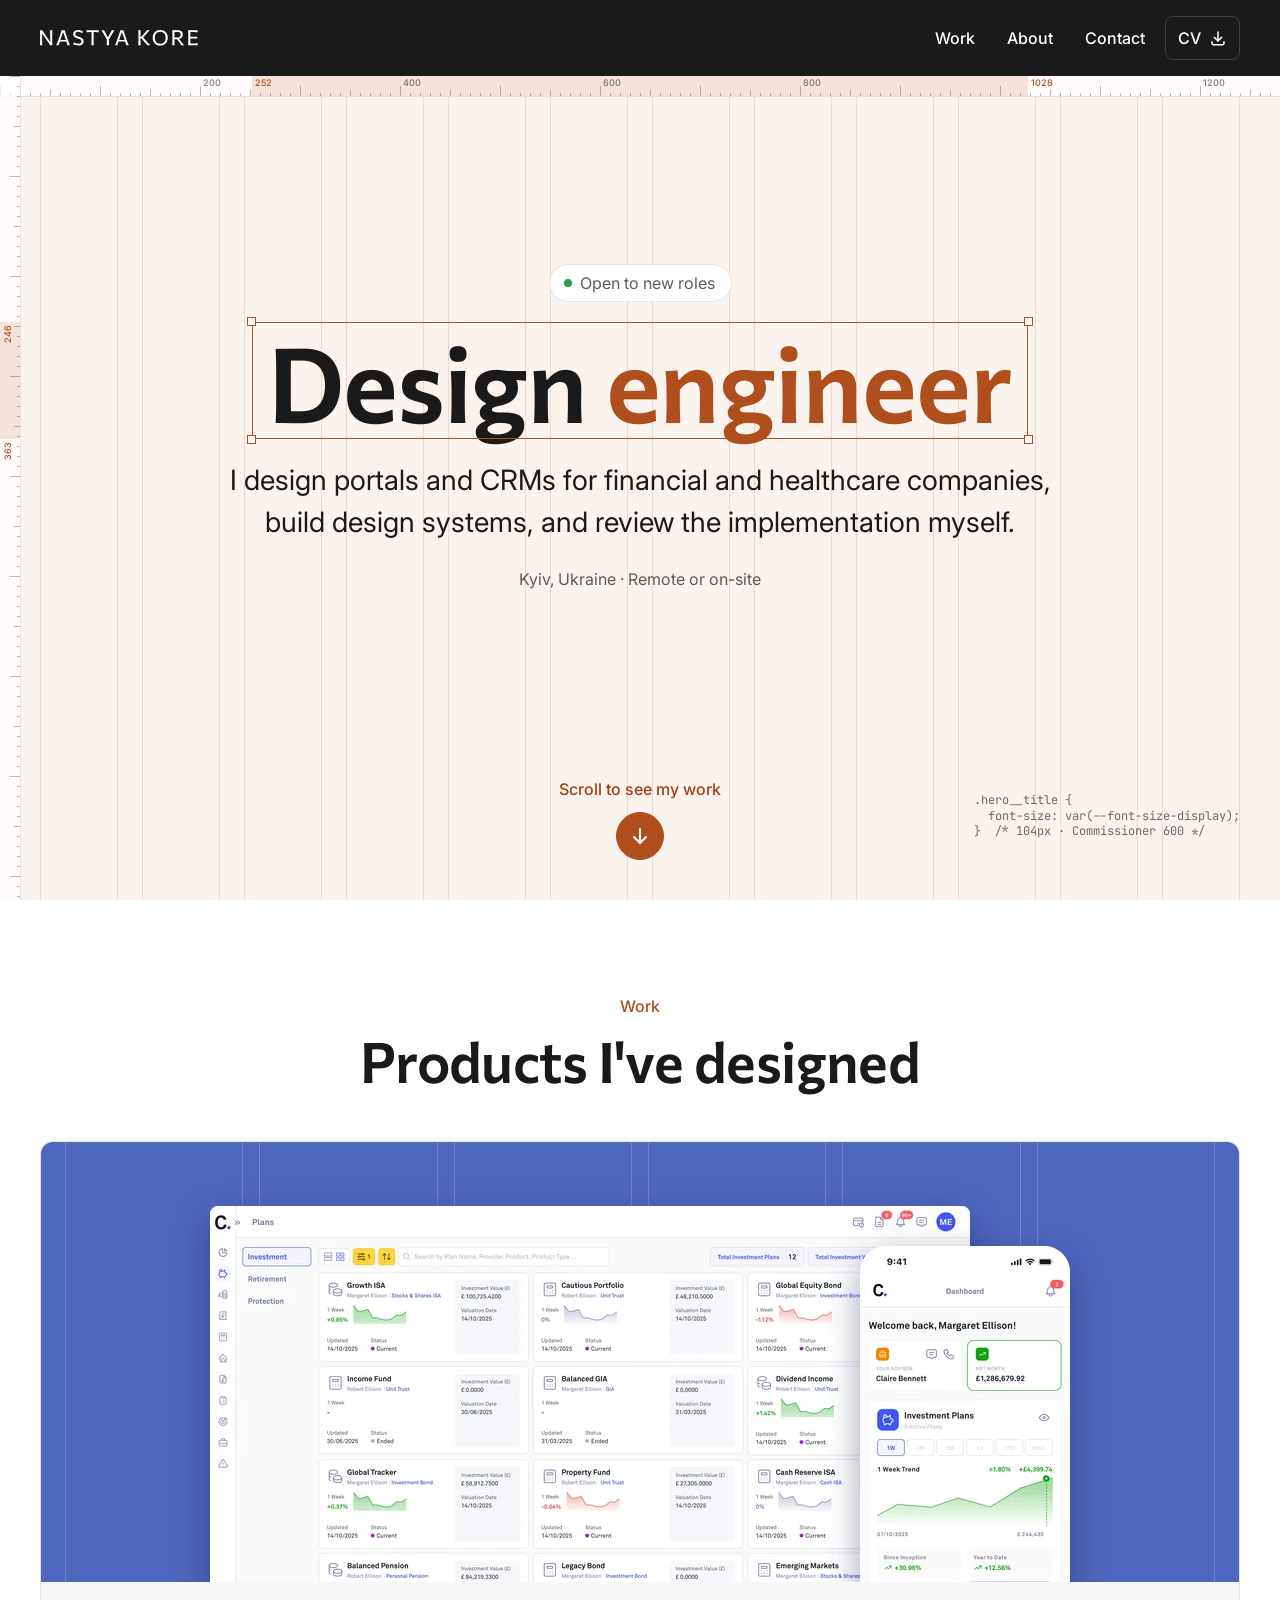
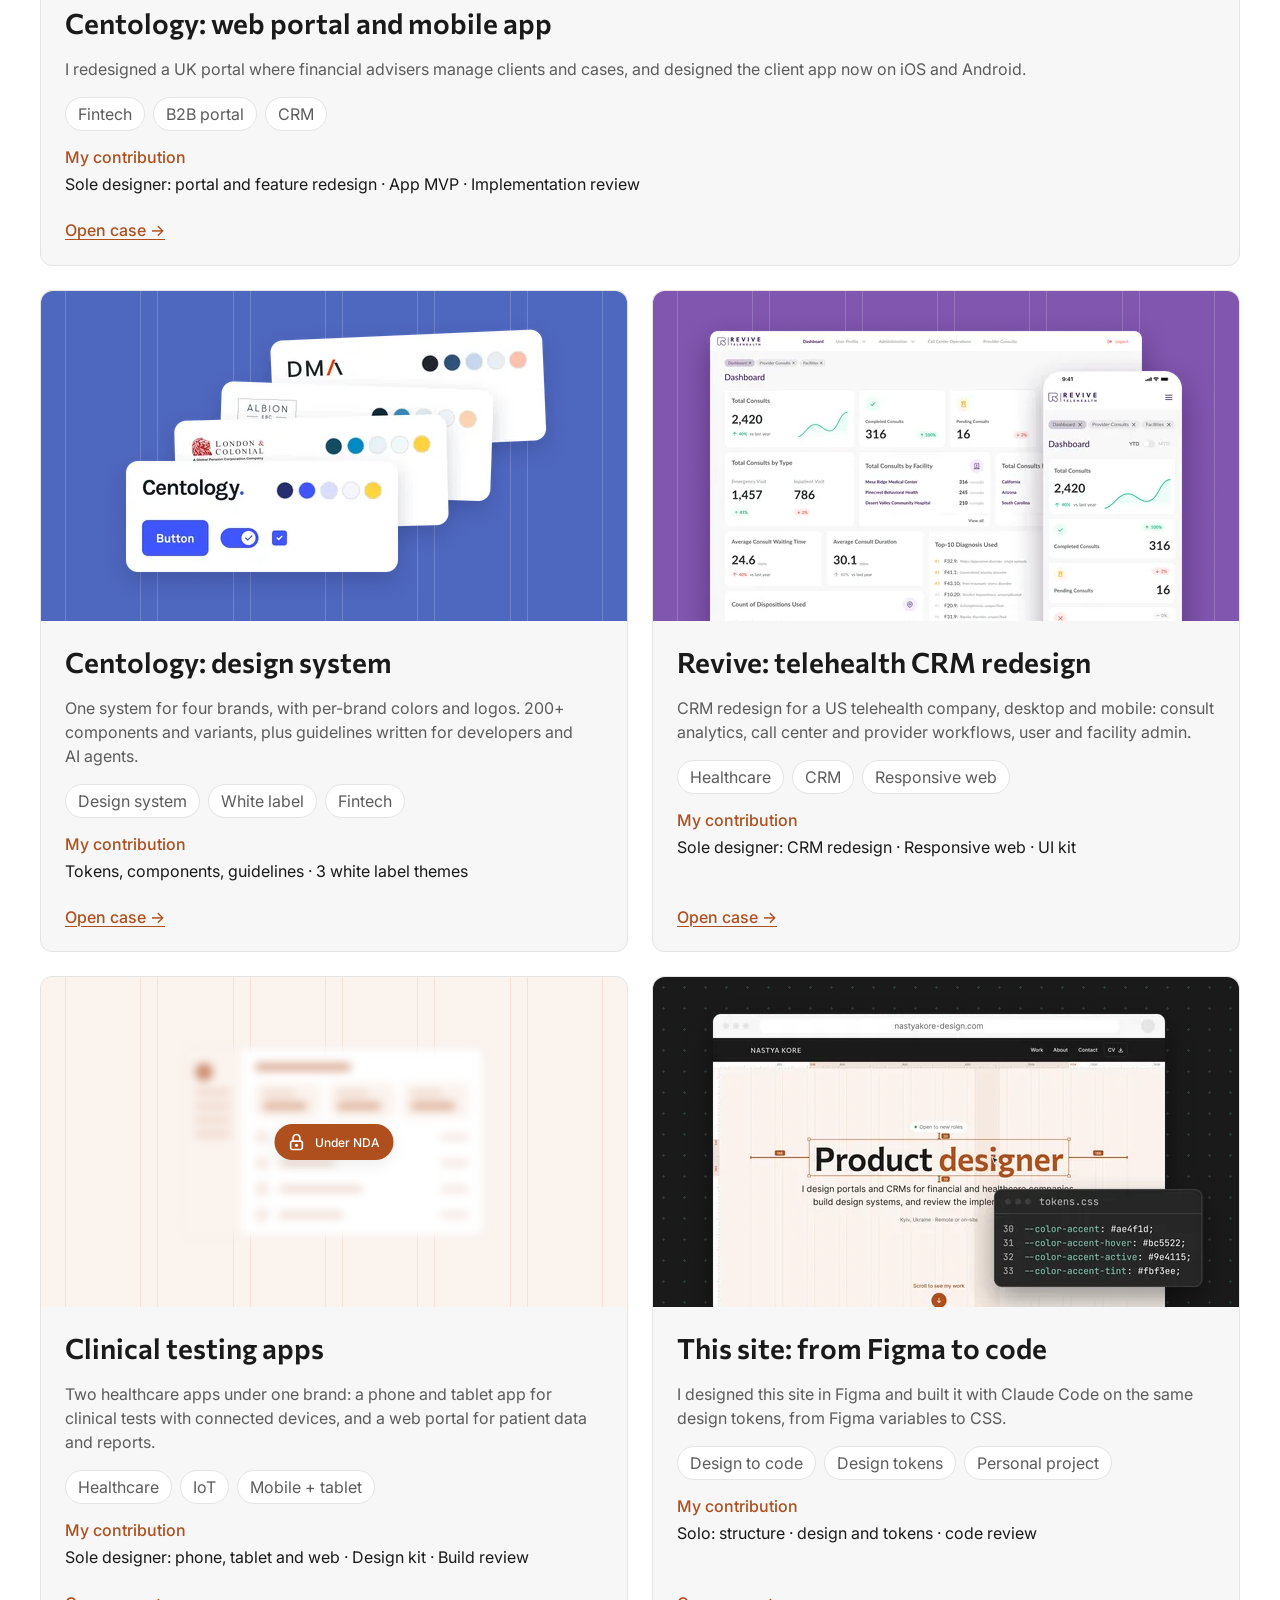
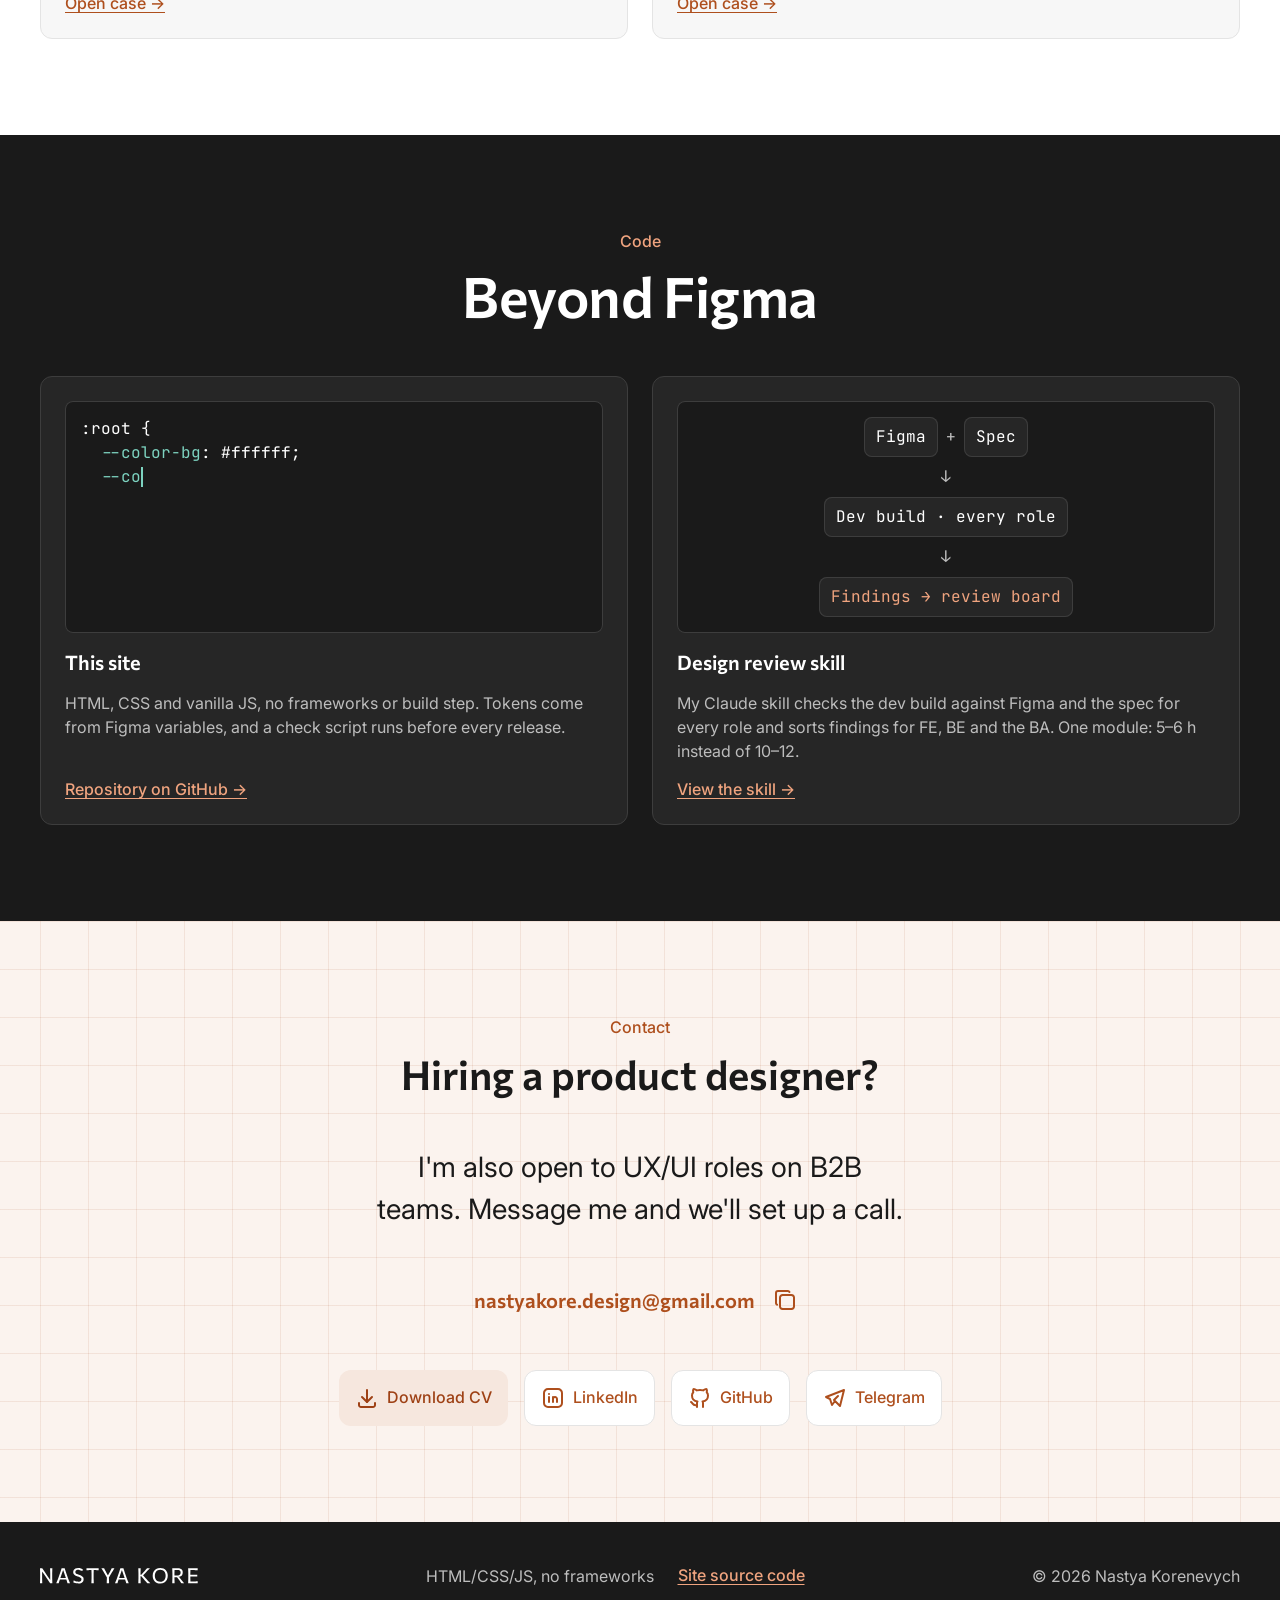
==== commit 8672856b: "Switch site URLs to nastyakore.com Co-Authored-By: Claude Opus 5.5 <noreply@anthropic.com>" ====
--- a/en/index.html
+++ b/en/index.html
@@ -10,9 +10,9 @@
   <meta property="og:title" content="Nastya Korenevych — Product Designer (UX/UI)">
   <meta property="og:site_name" content="Nastya Korenevych">
   <meta property="og:locale" content="en_US">
-  <link rel="canonical" href="https://nastya-korenevych.vercel.app/en/">
-  <meta property="og:url" content="https://nastya-korenevych.vercel.app/en/">
-  <meta property="og:image" content="https://nastya-korenevych.vercel.app/assets/img/og/og-home.png">
+  <link rel="canonical" href="https://nastyakore.com/en/">
+  <meta property="og:url" content="https://nastyakore.com/en/">
+  <meta property="og:image" content="https://nastyakore.com/assets/img/og/og-home.png">
   <meta property="og:image:width" content="1200">
   <meta property="og:image:height" content="630">
   <meta property="og:image:alt" content="“Product designer” in a selection frame with spacing measurements, as in the portfolio hero">
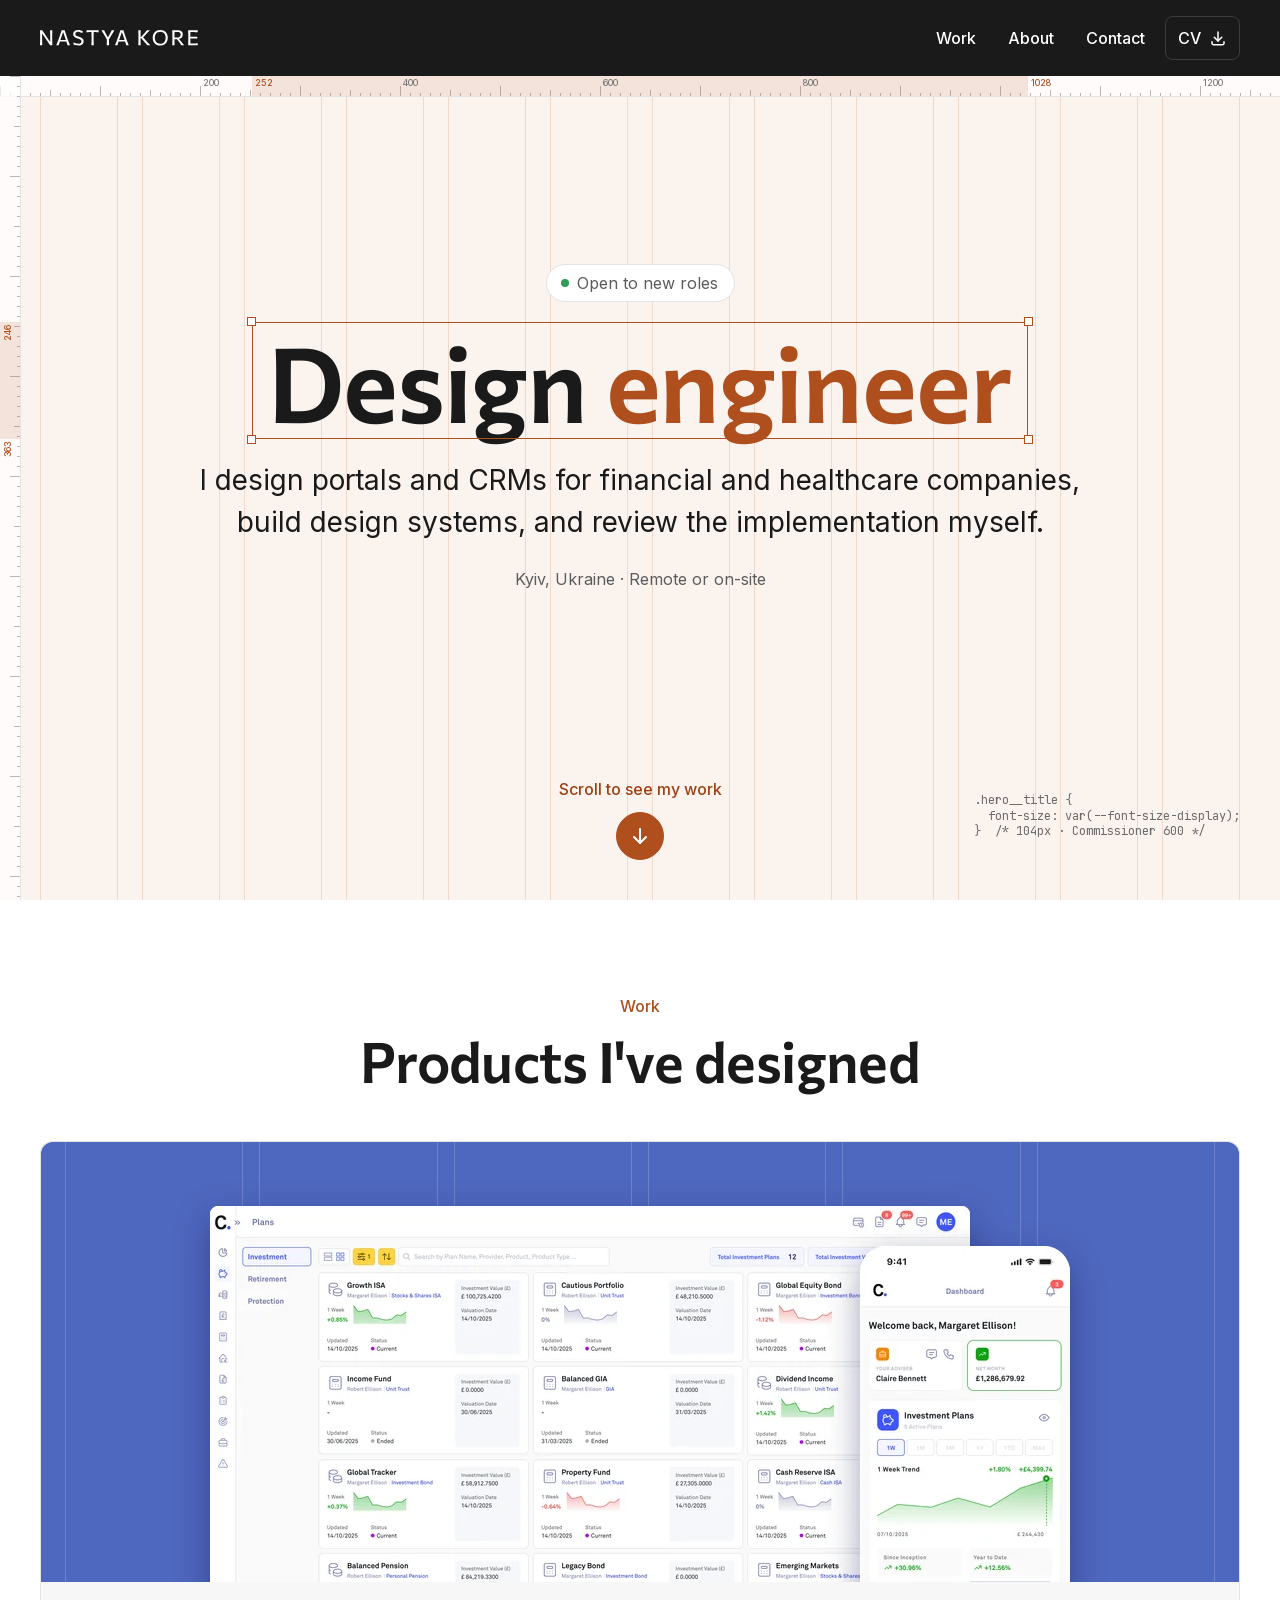
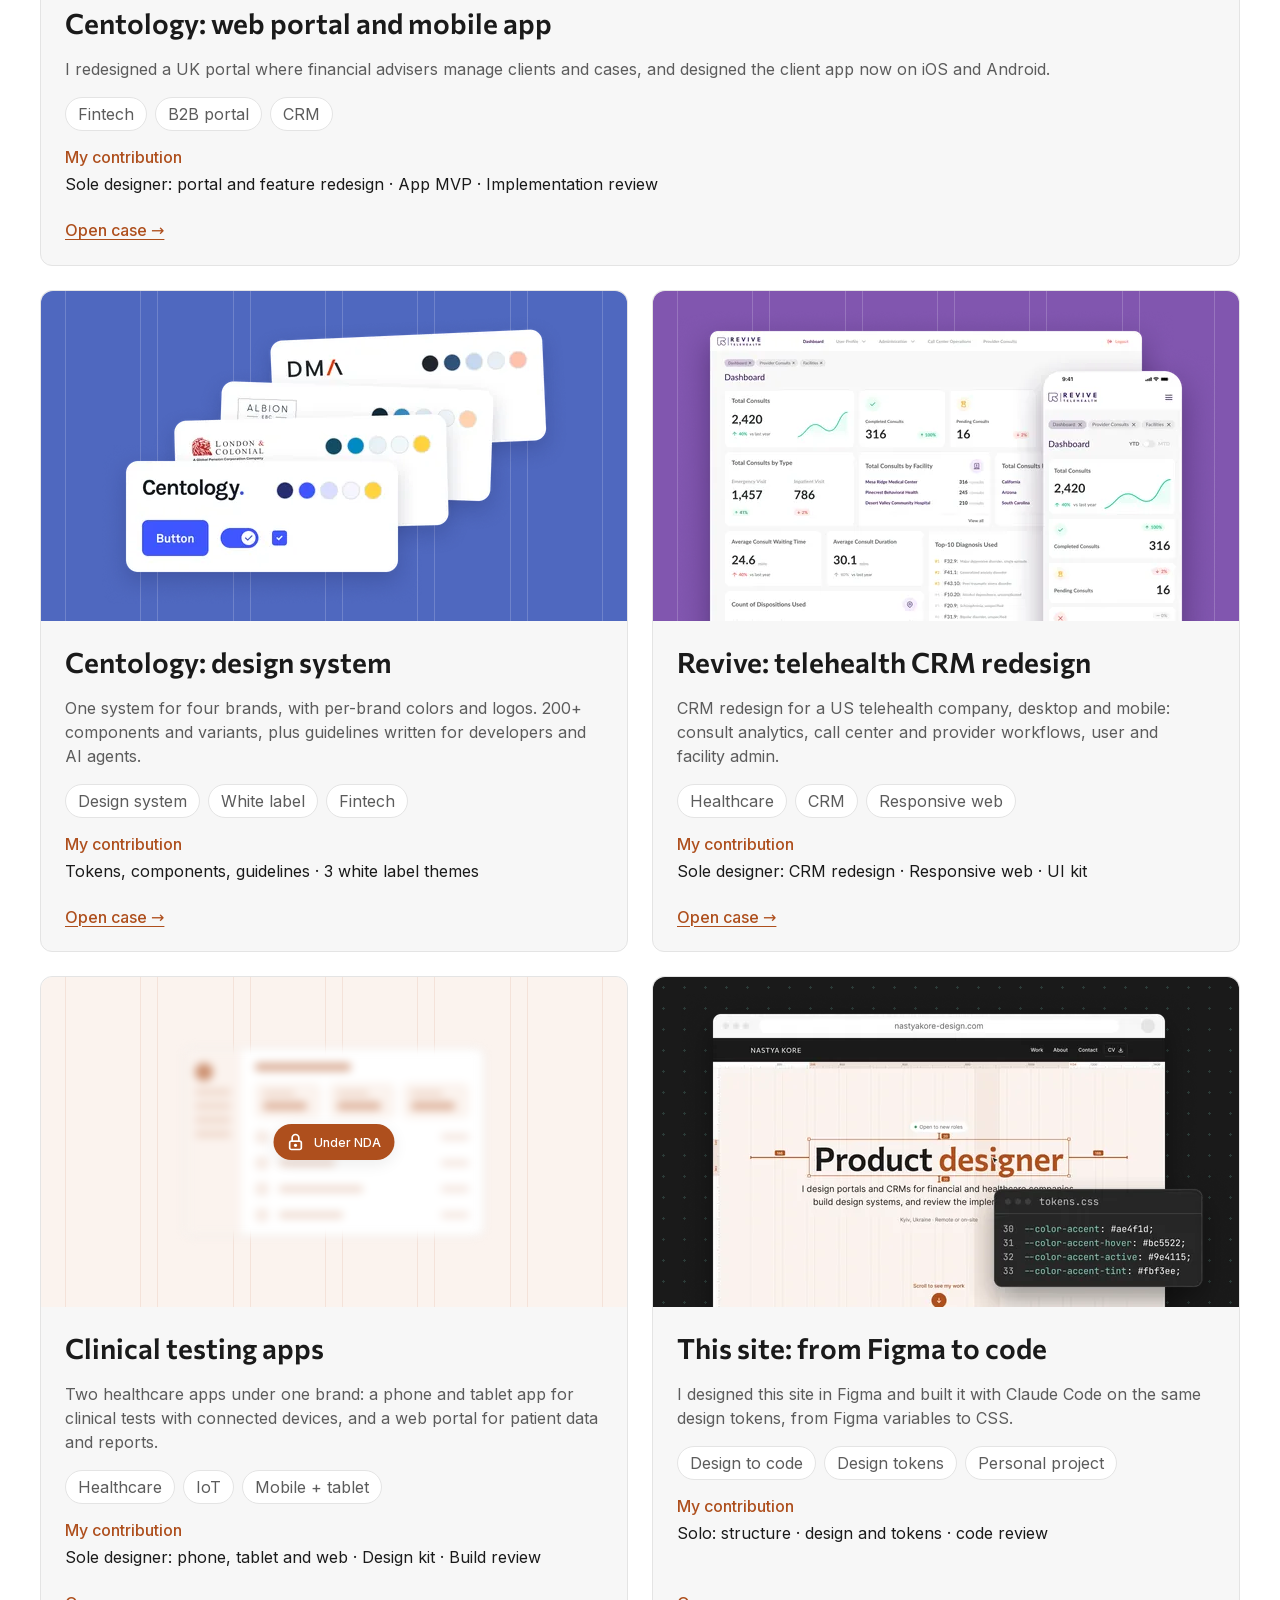
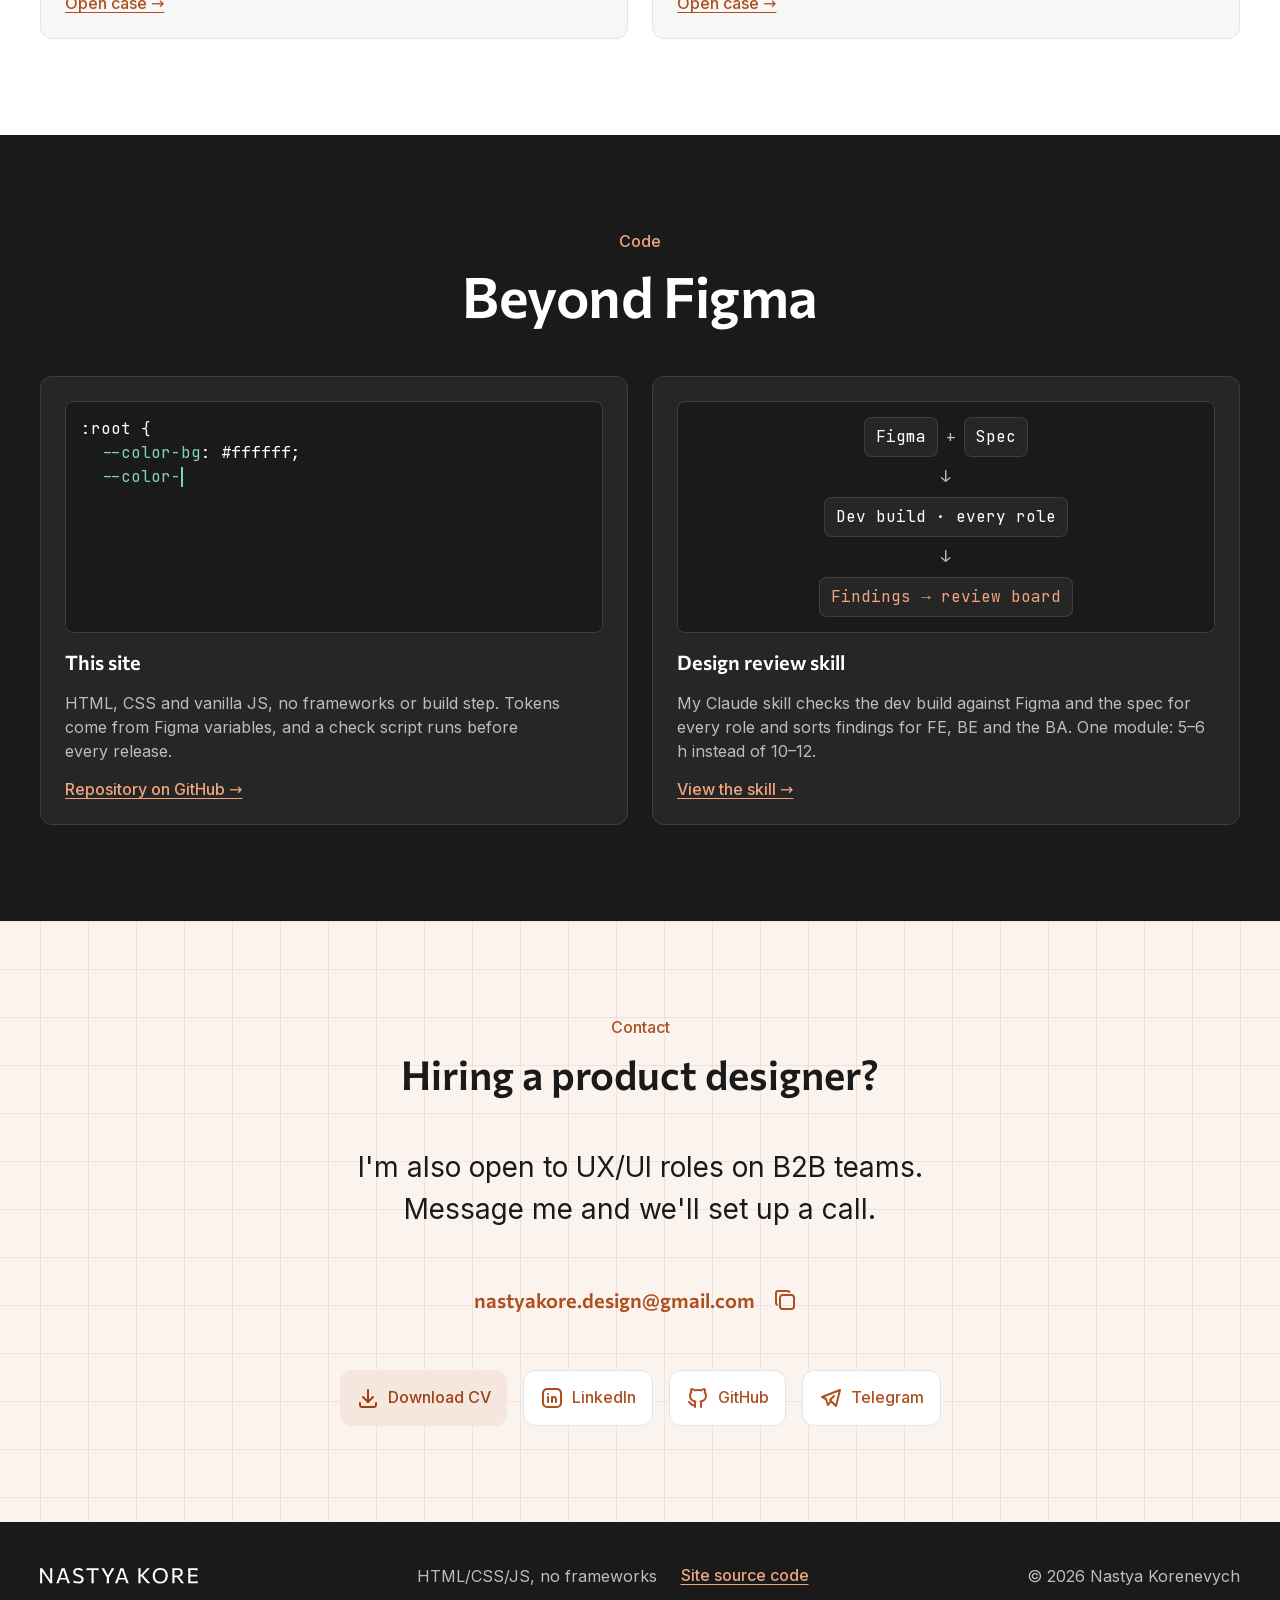
==== commit b5d4caa3: "Self-host Inter and JetBrains Mono Same woff2 files and unicode-ranges (latin + cyrillic) Google Fon" ====
--- a/en/index.html
+++ b/en/index.html
@@ -22,9 +22,7 @@
   <link rel="icon" href="../favicon-32.png" type="image/png" sizes="32x32">
   <link rel="apple-touch-icon" href="../apple-touch-icon.png">
   <link rel="preload" href="../assets/fonts/commissioner-variable.woff2" as="font" type="font/woff2" crossorigin>
-  <link rel="preconnect" href="https://fonts.googleapis.com">
-  <link rel="preconnect" href="https://fonts.gstatic.com" crossorigin>
-  <link rel="stylesheet" href="https://fonts.googleapis.com/css2?family=Inter:wght@400;500&family=JetBrains+Mono&display=swap">
+  <link rel="preload" href="../assets/fonts/inter-latin.woff2" as="font" type="font/woff2" crossorigin>
 
   <link rel="stylesheet" href="../assets/css/tokens.css">
   <link rel="stylesheet" href="../assets/css/base.css">
--- a/assets/css/tokens.css
+++ b/assets/css/tokens.css
@@ -43,8 +43,8 @@
   --color-case-revive-muted: #8156af;
 
   --font-heading: "Commissioner", system-ui, sans-serif;
-  --font-body: "Inter", system-ui, sans-serif;
-  --font-code: "JetBrains Mono", ui-monospace, monospace;
+  --font-body: "Inter", "Inter Fallback", system-ui, sans-serif;
+  --font-code: "JetBrains Mono", "JetBrains Mono Fallback", ui-monospace, monospace;
 
   --font-size-display: 6.5rem;
   --font-size-h1: 3.5rem;
--- a/assets/css/base.css
+++ b/assets/css/base.css
@@ -5,6 +5,64 @@
   font-weight: 100 900;
   font-style: normal;
   font-display: swap;
+}
+
+@font-face {
+  font-family: "Inter";
+  src: url("../fonts/inter-latin.woff2") format("woff2");
+  font-weight: 400 700;
+  font-style: normal;
+  font-display: swap;
+  unicode-range: U+0000-00FF, U+0131, U+0152-0153, U+02BB-02BC, U+02C6, U+02DA, U+02DC, U+0304, U+0308, U+0329, U+2000-206F, U+20AC, U+2122, U+2191, U+2193, U+2212, U+2215, U+FEFF, U+FFFD;
+}
+
+@font-face {
+  font-family: "Inter";
+  src: url("../fonts/inter-cyrillic.woff2") format("woff2");
+  font-weight: 400 700;
+  font-style: normal;
+  font-display: swap;
+  unicode-range: U+0301, U+0400-045F, U+0490-0491, U+04B0-04B1, U+2116;
+}
+
+@font-face {
+  font-family: "JetBrains Mono";
+  src: url("../fonts/jetbrains-mono-latin.woff2") format("woff2");
+  font-weight: 400;
+  font-style: normal;
+  font-display: swap;
+  unicode-range: U+0000-00FF, U+0131, U+0152-0153, U+02BB-02BC, U+02C6, U+02DA, U+02DC, U+0304, U+0308, U+0329, U+2000-206F, U+20AC, U+2122, U+2191, U+2193, U+2212, U+2215, U+FEFF, U+FFFD;
+}
+
+@font-face {
+  font-family: "JetBrains Mono";
+  src: url("../fonts/jetbrains-mono-cyrillic.woff2") format("woff2");
+  font-weight: 400;
+  font-style: normal;
+  font-display: swap;
+  unicode-range: U+0301, U+0400-045F, U+0490-0491, U+04B0-04B1, U+2116;
+}
+
+@font-face {
+  font-family: "Inter Fallback";
+  src: local("Arial");
+  size-adjust: 106.2%;
+  ascent-override: 91.2%;
+  descent-override: 22.7%;
+  line-gap-override: 0%;
+  unicode-range: U+0000-00FF, U+0131, U+0152-0153, U+02BB-02BC, U+02C6, U+02DA, U+02DC, U+0304, U+0308, U+0329, U+2000-206F, U+20AC, U+2122, U+2191, U+2193, U+2212, U+2215, U+FEFF, U+FFFD,
+    U+0301, U+0400-045F, U+0490-0491, U+04B0-04B1, U+2116;
+}
+
+@font-face {
+  font-family: "JetBrains Mono Fallback";
+  src: local("Menlo"), local("Courier New");
+  size-adjust: 100%;
+  ascent-override: 102%;
+  descent-override: 30%;
+  line-gap-override: 0%;
+  unicode-range: U+0000-00FF, U+0131, U+0152-0153, U+02BB-02BC, U+02C6, U+02DA, U+02DC, U+0304, U+0308, U+0329, U+2000-206F, U+20AC, U+2122, U+2191, U+2193, U+2212, U+2215, U+FEFF, U+FFFD,
+    U+0301, U+0400-045F, U+0490-0491, U+04B0-04B1, U+2116;
 }
 
 *,
